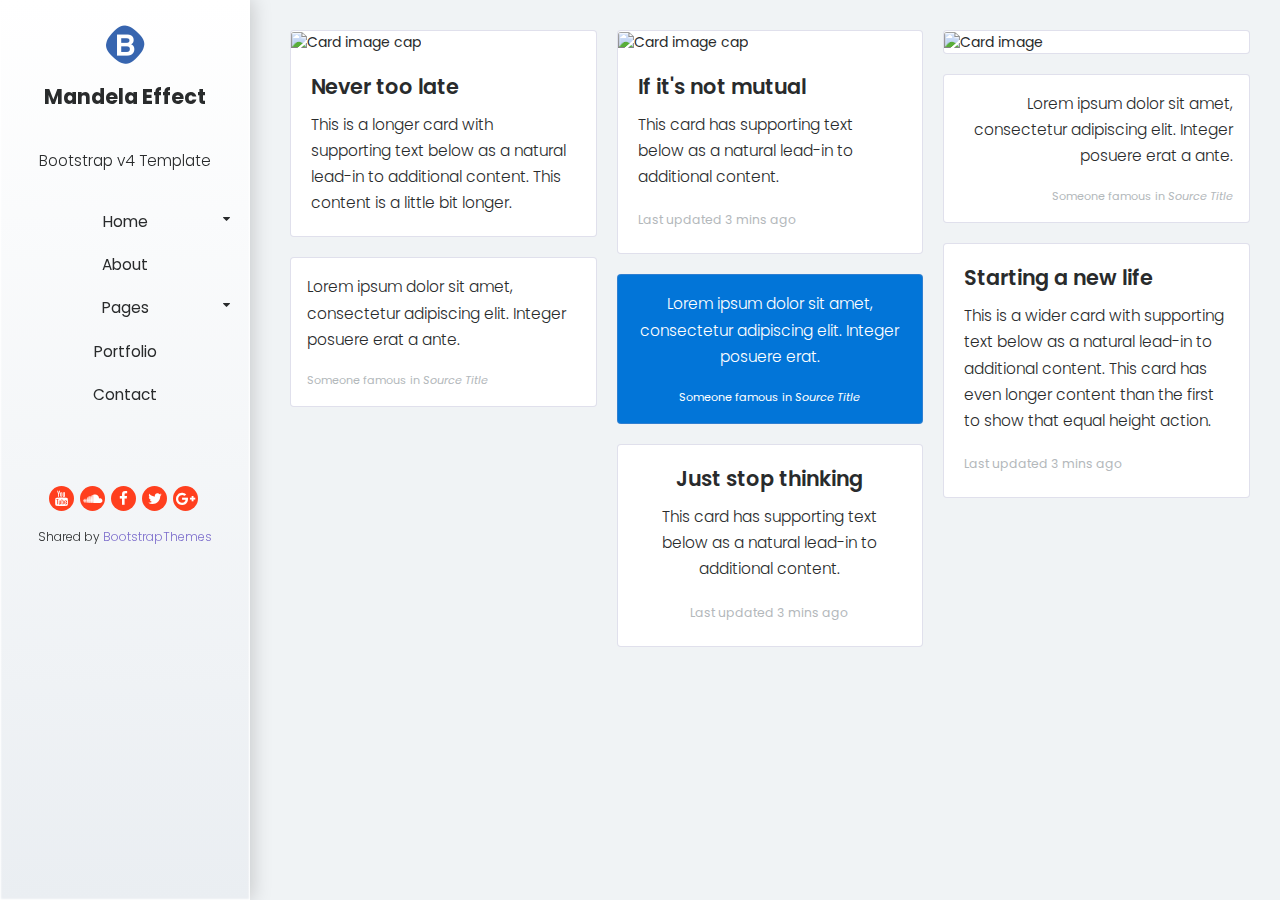
==== index.html @ 7a787ff4 "Added base code" ====
<!DOCTYPE html>
<html>
<head>
<meta charset="utf-8">
<meta name="viewport" content="width=device-width, initial-scale=1.0">
<meta http-equiv="X-UA-Compatible" content="IE=edge">
<!-- Website title -->
<title>Mandela Effect - Fixed Sidebar Menu - Bootstrap 4</title>
<!-- CSS Styles -->
<link rel="stylesheet" href="css/bootstrap.min.css">
<link rel="stylesheet" href="https://maxcdn.bootstrapcdn.com/font-awesome/4.7.0/css/font-awesome.min.css">
<link rel="stylesheet" href="css/perfect-scrollbar.min.css">
<link href="https://fonts.googleapis.com/css?family=Poppins:300,400,500,600,700&amp;subset=devanagari,latin-ext" rel="stylesheet">
<link rel="stylesheet" href="css/style.css">
</head>
<body>

<!-- BEGIN Wrapper -->
<div class="wrapper">

	<!-- BEGIN Sidebar -->
	<nav id="sidebar">
	<div class="sidebar-header">
		<h1 class="site-title">
		<img class="imglogo" src="img/logo.png"><br/>
		Mandela Effect </h1>
	</div>
	<ul class="list-unstyled components">
		<p>
			Bootstrap v4 Template
		</p>
		<li class="active">
		<a href="#homeSubmenu" data-toggle="collapse" aria-expanded="false">Home</a>
		<ul class="collapse list-unstyled" id="homeSubmenu">
			<li><a href="#">Home 1</a></li>
			<li><a href="#">Home 2</a></li>
			<li><a href="#">Home 3</a></li>
		</ul>
		</li>
		<li>
		<a href="#">About</a>
		<a href="#pageSubmenu" data-toggle="collapse" aria-expanded="false">Pages</a>
		<ul class="collapse list-unstyled" id="pageSubmenu">
			<li><a href="#">Page 1</a></li>
			<li><a href="#">Page 2</a></li>
			<li><a href="#">Page 3</a></li>
		</ul>
		</li>
		<li>
		<a href="#">Portfolio</a>
		</li>
		<li>
		<a href="#">Contact</a>
		</li>
	</ul>
	<div class="sidebar-footer">
		<p class="social-icons">
			<a target="_blank" href="#"><i class="fa fa-youtube"></i></a>
			<a target="_blank" href="#"><i class="fa fa-soundcloud"></i></a>
			<a target="_blank" href="#"><i class="fa fa-facebook"></i></a>
			<a target="_blank" href="#"><i class="fa fa-twitter"></i></a>
			<a target="_blank" href="#"><i class="fa fa-google-plus"></i></a>
		</p>
		<p>
			Shared by <i class="fa fa-love"></i><a href="https://bootstrapthemes.co">BootstrapThemes</a>

		</p>
	</div>
	</nav>
  <!-- END Sidebar -->

  <!-- BEGIN Responsive Menu Button -->
	<nav id="sidebar-responsive" class="navbar navbar-default">
	<div class="container-fluid">
		<div class="navbar-header">
			<!-- Your website title here -->
      <h1 class="mobile-title">Mandela Effect</h1>
			<button type="button" id="sidebarCollapse" class="navbar-btn pull-right">
			<span></span>
			<span></span>
			<span></span>
			</button>
			<div class="clearfix">
			</div>
		</div>
	</div>
	</nav>
  <!-- End Responsive Menu Button -->


	<!-- BEGIN Page Content -->
	<div id="content">
    <div class="card-columns">
      <div class="card">
        <img class="card-img-top img-fluid" src="https://images.unsplash.com/photo-1456885284447-7dd4bb8720bf?dpr=1&auto=format&fit=crop&w=1500&h=2250&q=80&cs=tinysrgb&crop=&bg=" alt="Card image cap">
        <div class="card-block">
          <h2 class="card-title">Never too late</h2>
          <p class="card-text">This is a longer card with supporting text below as a natural lead-in to additional content. This content is a little bit longer.</p>
        </div>
      </div>
      <div class="card p-3">
        <blockquote class="card-block card-blockquote">
          <p>Lorem ipsum dolor sit amet, consectetur adipiscing elit. Integer posuere erat a ante.</p>
          <footer>
            <small class="text-muted">
              Someone famous in <cite title="Source Title">Source Title</cite>
            </small>
          </footer>
        </blockquote>
      </div>
      <div class="card">
        <img class="card-img-top img-fluid" src="https://images.unsplash.com/photo-1456421385613-d0666bb96b78?dpr=1&auto=format&fit=crop&w=1500&h=996&q=80&cs=tinysrgb&crop=&bg=" alt="Card image cap">
        <div class="card-block">
          <h2 class="card-title">If it's not mutual</h2>
          <p class="card-text">This card has supporting text below as a natural lead-in to additional content.</p>
          <p class="card-text"><small class="text-muted">Last updated 3 mins ago</small></p>
        </div>
      </div>
      <div class="card card-inverse card-primary p-3 text-center">
        <blockquote class="card-blockquote">
          <p>Lorem ipsum dolor sit amet, consectetur adipiscing elit. Integer posuere erat.</p>
          <footer>
            <small>
              Someone famous in <cite title="Source Title">Source Title</cite>
            </small>
          </footer>
        </blockquote>
      </div>
      <div class="card text-center">
        <div class="card-block">
          <h2 class="card-title">Just stop thinking</h2>
          <p class="card-text">This card has supporting text below as a natural lead-in to additional content.</p>
          <p class="card-text"><small class="text-muted">Last updated 3 mins ago</small></p>
        </div>
      </div>
      <div class="card">
        <img class="card-img img-fluid" src="https://images.unsplash.com/photo-1484688493527-670f98f9b195?dpr=1&auto=format&fit=crop&w=1500&h=1028&q=80&cs=tinysrgb&crop=&bg=" alt="Card image">
      </div>
      <div class="card p-3 text-right">
        <blockquote class="card-blockquote">
          <p>Lorem ipsum dolor sit amet, consectetur adipiscing elit. Integer posuere erat a ante.</p>
          <footer>
            <small class="text-muted">
              Someone famous in <cite title="Source Title">Source Title</cite>
            </small>
          </footer>
        </blockquote>
      </div>
      <div class="card">
        <div class="card-block">
          <h2 class="card-title">Starting a new life</h2>
          <p class="card-text">This is a wider card with supporting text below as a natural lead-in to additional content. This card has even longer content than the first to show that equal height action.</p>
          <p class="card-text"><small class="text-muted">Last updated 3 mins ago</small></p>
        </div>
      </div>
    </div>
	</div>
  <!-- END Page Content -->

</div>
<!--END Wrapper -->

<!-- BEGIN Scripts -->
<script src="js/jquery.js"></script>
<script src="js/tether.min.js"></script>
<script src="js/bootstrap.min.js"></script>
<script src="js/perfect-scrollbar.min.js"></script>
<script src="js/common.js"></script>
<!-- END Scripts -->

</body>
</html>
---- css/style.css ----
/*
Template Name:Mandela Effect
Description: Bootstrap v4 Sidebar Menu Template
Author:WowThemes.net,https://www.wowthemes.net
License:https://www.wowfreebies.net/page/license
*/

/* --------------------------------------------------- GENERAL ----------------------------------------------------- */
body {
	font-family:'Poppins',sans-serif;
	background:#f0f3f5;
	font-size:14px;
}
p {
	font-size:1.1em;
	font-weight:300;
	line-height:1.7em;
}
a {
	color:#7c6dcc;
}
a,a:hover,a:focus {
	text-decoration:none;
	transition:all 0.3s;
}
.navbar {
	padding:15px 10px;
	background:#fff;
	border:none;
	border-radius:0;
	margin-bottom:40px;
	box-shadow:1px 1px 3px rgba(0,0,0,0.1);
}
.navbar-btn {
	box-shadow:none;
	outline:none !important;
	border:none;
}
img {
	max-width:100%;
}
.h1,.h2,.h3,.h4,.h5,.h6,h1,h2,h3,h4,h5,h6 {
	line-height:1.3;
}
/* --------------------------------------------------- SIDEBAR ----------------------------------------------------- */
.wrapper {
}
#sidebar {
	min-width:250px;
	max-width:250px;
	transition:all 0.6s cubic-bezier(0.945,0.020,0.270,0.665);
	transform-origin:bottom left;
	position:fixed;
	height:100%;
	background-color:#fff;
	background-image:none;
	background-size:auto;
	background-image:-webkit-linear-gradient(top,#fff 0%,#eaeef2 100%);
	background-image:linear-gradient(to bottom,#fff 0%,#eaeef2 100%);
	background-repeat:repeat-x;
	filter:progid:DXImageTransform.Microsoft.gradient(startColorstr='#ffffffff',endColorstr='#ffeaeef2',GradientType=0);
	-webkit-box-shadow:0px 0px 20px 1px rgba(0,0,0,0.2),inset 0px 0px 2px 1px #fff;
	box-shadow:0px 0px 20px 1px rgba(0,0,0,0.2),inset 0px 0px 2px 1px #fff;
	z-index:2;
	border-top:none;
	top:0;
	bottom:0;
}
#sidebar.active {
	margin-left:-250px;
	transform:rotateY(100deg);
}
#sidebar .sidebar-header {
	padding:20px;
}
#sidebar ul.components {
	padding:0;
  margin-bottom:50px;
  text-align: center;
}
#sidebar ul p {
	padding:10px 20px;
}
#sidebar ul li a {
	padding:10px 20px;
	font-size:1.1em;
	display:block;
	color:inherit;
}
#sidebar ul li a:hover {
	color:#7c6dcc;
	background:#fff;
}
a[data-toggle="collapse"] {
	position:relative;
}
a[aria-expanded="false"]::before,a[aria-expanded="true"]::before {
	display:block;
	position:absolute;
	right:20px;
	font-family:FontAwesome;
	font-size:0.8em;
	content:"\f0d7";
}
a[aria-expanded="true"]::before {
	content:"\f0d7";
}
ul ul a {
	font-size:0.9em !important;
	padding-left:30px !important;
}
.sidebar-footer {
  padding: 20px 20px 20px 20px;
  font-size: 12px;
  text-align:center;
}
.sidebar-footer p {
	font-size:12px;
}
.sidebar-footer .social-icons a {
	width:25px;
	height:25px;
	background:rgb(255, 63, 30);
	color:#fff;
	display:inline-block;
	text-align:center;
	line-height:25px;
	border-radius:50%;
	margin-right:3px;
	font-size: 15px;
}
.sidebar-footer .social-icons a:hover {
  background-color:rgb(210, 48, 20);
  color:#fff;
}
#sidebarCollapse {
	width:50px;
	height:50px;
	background:#7c6dcc;
	color:#fff;
	position:absolute;
	top:-10px;
	right:-10px;
}
#sidebarCollapse span {
	width:80%;
	height:2px;
	margin:0 auto;
	display:block;
	background:#fff;
	transition:all 0.8s cubic-bezier(0.810,-0.330,0.345,1.375);
	transition-delay:0.2s;
}
#sidebarCollapse span:first-of-type {
	transform:rotate(45deg) translate(2px,2px);
}
#sidebarCollapse span:nth-of-type(2) {
	opacity:0;
}
#sidebarCollapse span:last-of-type {
	transform:rotate(-45deg) translate(1px,-1px);
}
#sidebarCollapse.active span {
	transform:none;
	opacity:1;
	margin:5px auto;
}
#sidebar-responsive {
	display:none;
}
.imglogo {
	display: inline-block;
  margin-bottom:15px;
}
/* --------------------------------------------------- CONTENT STYLE----------------------------------------------------- */
#content {
	padding:30px;
	min-height:100vh;
	transition:all 0.3s;
	margin-left:260px;
}

h1.site-title {
  font-size: 1.3rem;
  text-align: center;
  font-weight: 700;
}
.line {
	width:100%;
	height:1px;
	border-bottom:1px dashed #ddd;
	margin: 40px 0;
}
.card-title {
  font-weight: 600;
  font-size: 1.3rem;
}
.text-muted {
    color: #b3b8bb!important;
}
.card {
	border:1px solid rgba(153, 151, 193, 0.3);
}

.card-columns .card {
    margin-bottom: 1.25rem;
}
/* --------------------------------------------------- Media QUERIES----------------------------------------------------- */
@media (max-width:768px) {
	#sidebar-responsive {
		display:block;
		position:fixed;
		width:100%;
		top:0;
    z-index: 1;
	}
	.sidebar-footer {
		position:relative;
	}
	.navbar {
		padding:10px;
	}
	.mobile-title {
		float:left;
		margin-bottom:0;
		padding:2px 0;
    font-weight:600;
    font-size: 1.28rem;
	}
	#content {
		margin-left:0;
		padding:90px 30px 30px 30px;
	}
	#sidebar {
		margin-left:-250px;
		transform:rotateY(90deg);
	}
	#sidebar.active {
		margin-left:0;
		transform:none;
	}
	#sidebarCollapse span:first-of-type,#sidebarCollapse span:nth-of-type(2),#sidebarCollapse span:last-of-type {
		transform:none;
		opacity:1;
		margin:5px auto;
	}
	#sidebarCollapse.active span {
		margin:0 auto;
	}
	#sidebarCollapse.active span:first-of-type {
		transform:rotate(45deg) translate(2px,2px);
	}
	#sidebarCollapse.active span:nth-of-type(2) {
		opacity:0;
	}
	#sidebarCollapse.active span:last-of-type {
		transform: rotate(-45deg) translate(1px,-1px);
	}
}
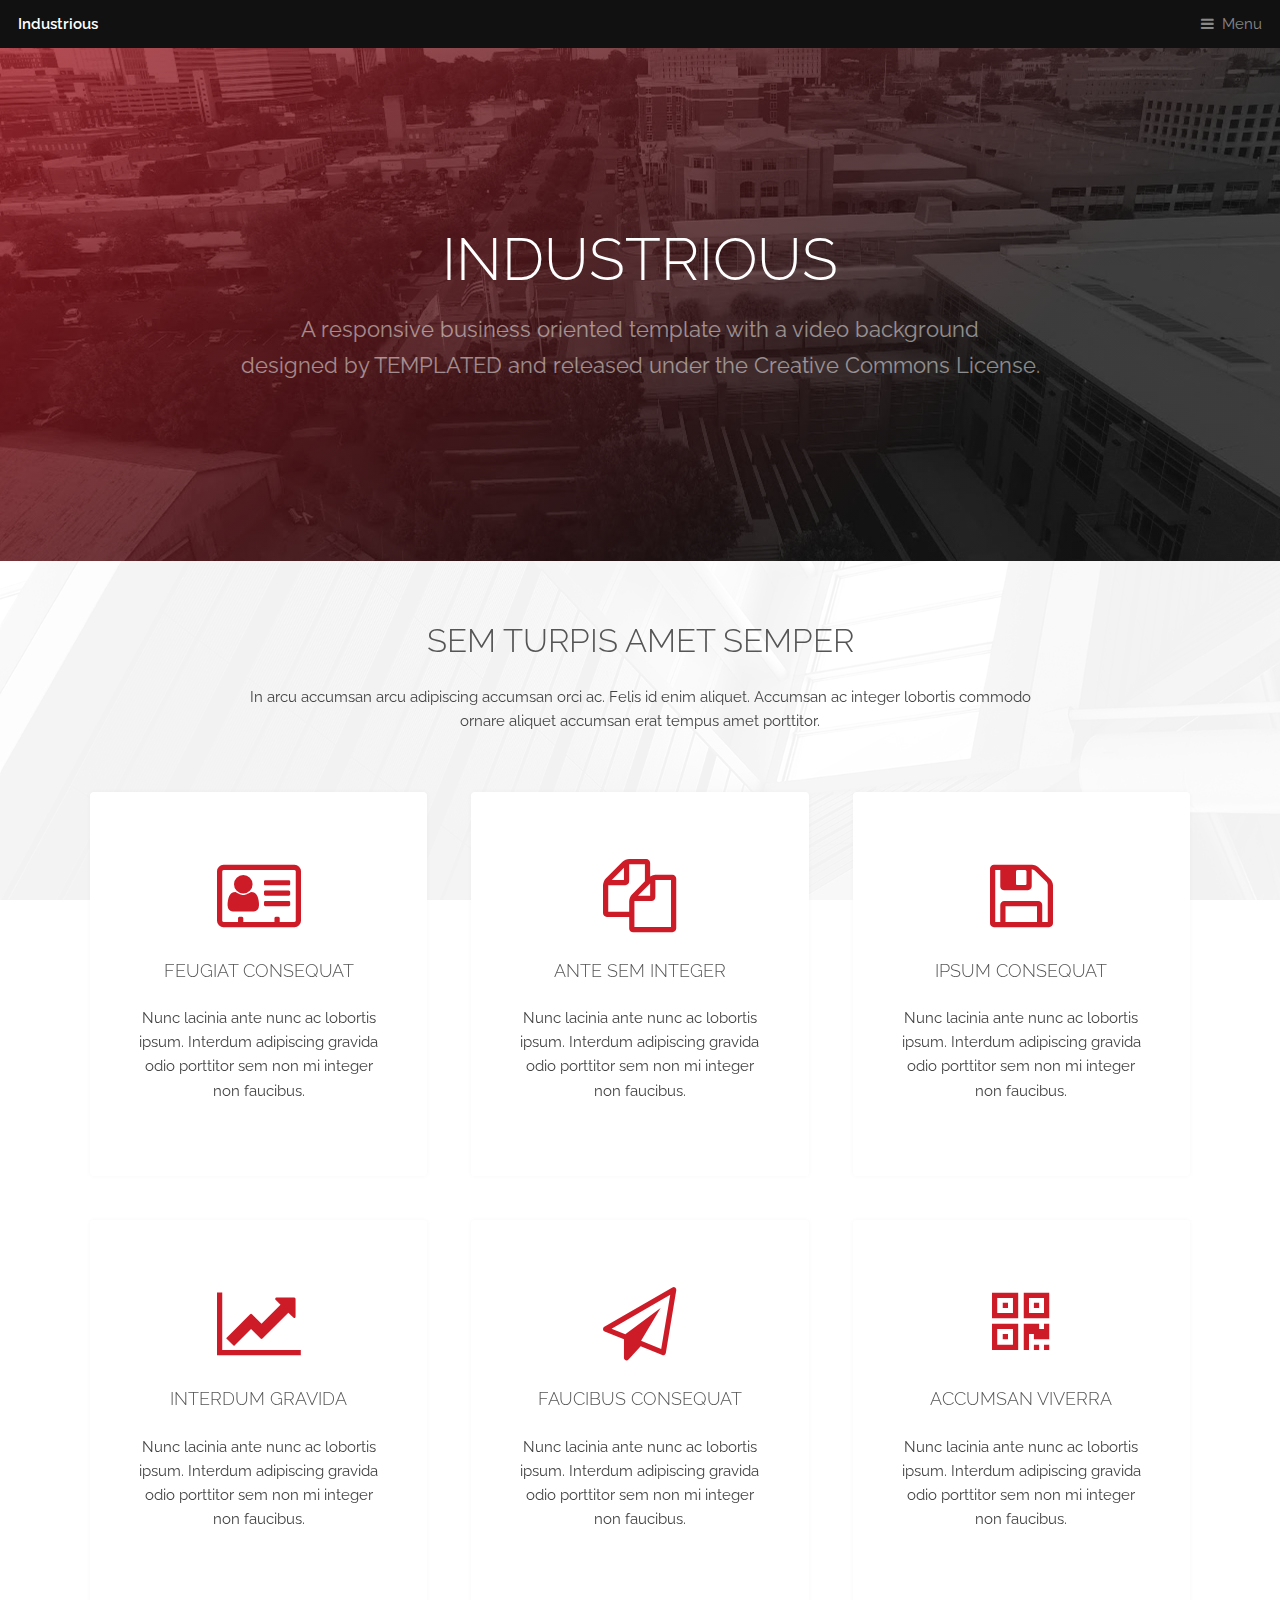
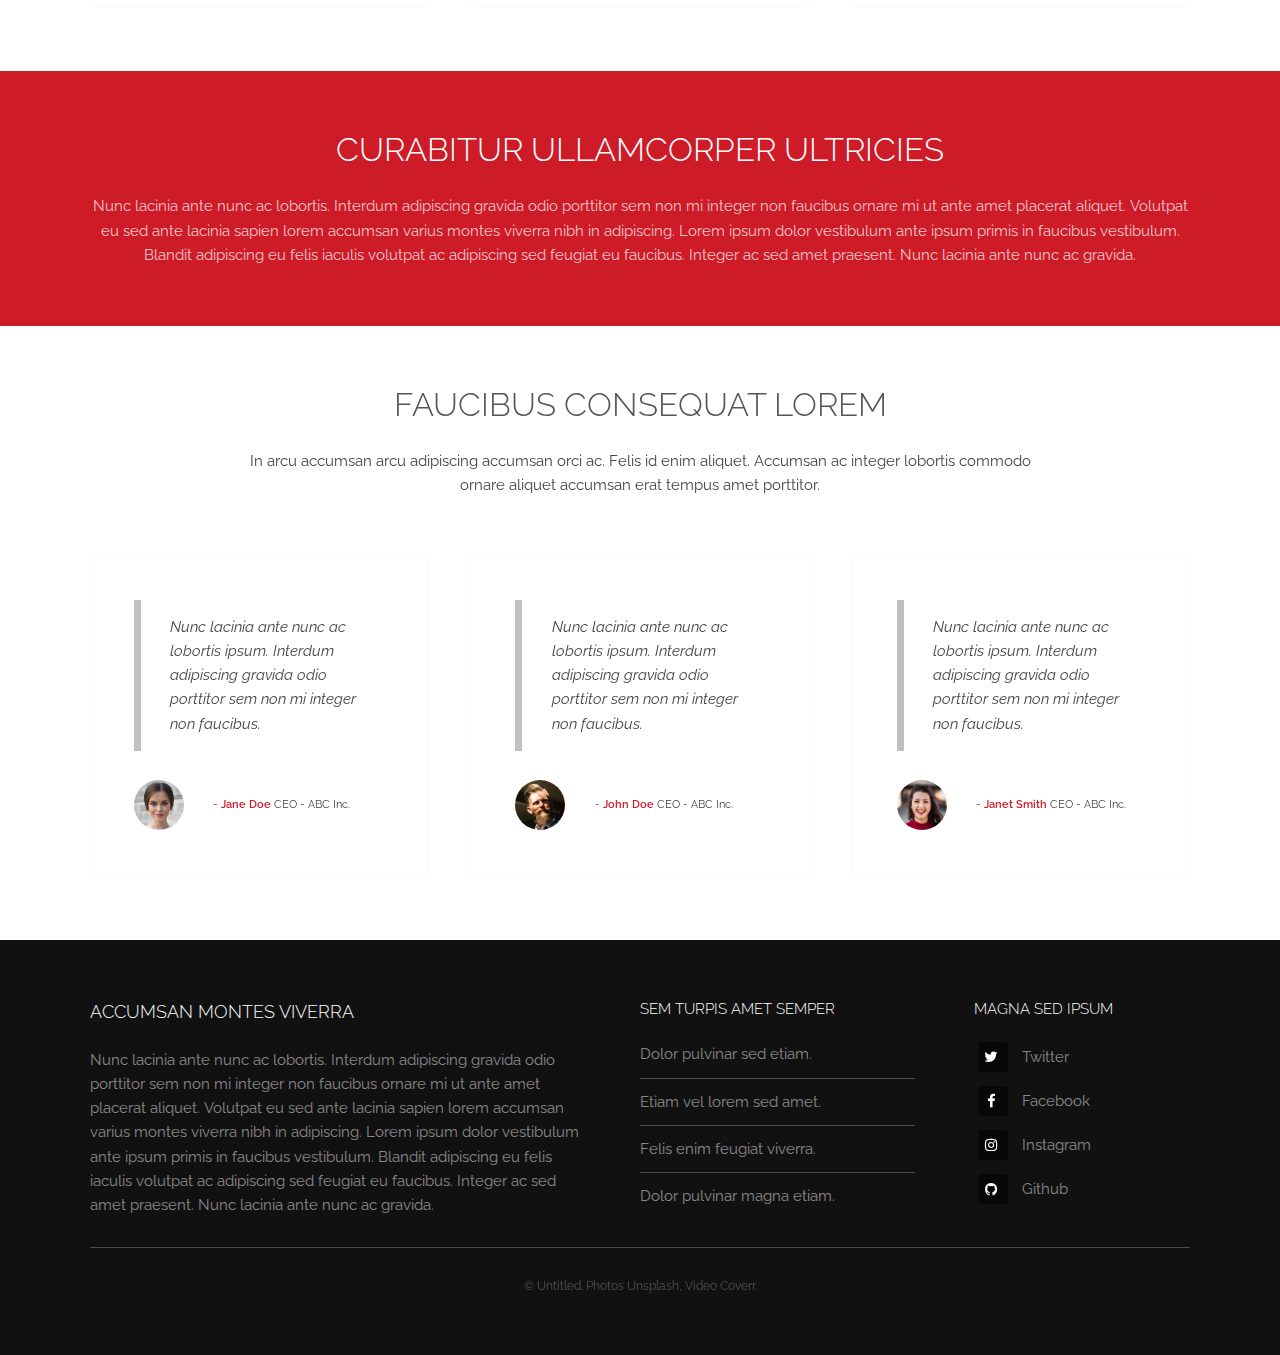
==== commit b124d57d: "changed the base code" ====
--- a/index.html
+++ b/index.html
@@ -1,172 +1,211 @@
-<!DOCTYPE html>
+<!DOCTYPE HTML>
+<!--
+	Industrious by TEMPLATED
+	templated.co @templatedco
+	Released for free under the Creative Commons Attribution 3.0 license (templated.co/license)
+-->
 <html>
-<head>
-<meta charset="utf-8">
-<meta name="viewport" content="width=device-width, initial-scale=1.0">
-<meta http-equiv="X-UA-Compatible" content="IE=edge">
-<!-- Website title -->
-<title>Mandela Effect - Fixed Sidebar Menu - Bootstrap 4</title>
-<!-- CSS Styles -->
-<link rel="stylesheet" href="css/bootstrap.min.css">
-<link rel="stylesheet" href="https://maxcdn.bootstrapcdn.com/font-awesome/4.7.0/css/font-awesome.min.css">
-<link rel="stylesheet" href="css/perfect-scrollbar.min.css">
-<link href="https://fonts.googleapis.com/css?family=Poppins:300,400,500,600,700&amp;subset=devanagari,latin-ext" rel="stylesheet">
-<link rel="stylesheet" href="css/style.css">
-</head>
-<body>
-
-<!-- BEGIN Wrapper -->
-<div class="wrapper">
-
-	<!-- BEGIN Sidebar -->
-	<nav id="sidebar">
-	<div class="sidebar-header">
-		<h1 class="site-title">
-		<img class="imglogo" src="img/logo.png"><br/>
-		Mandela Effect </h1>
-	</div>
-	<ul class="list-unstyled components">
-		<p>
-			Bootstrap v4 Template
-		</p>
-		<li class="active">
-		<a href="#homeSubmenu" data-toggle="collapse" aria-expanded="false">Home</a>
-		<ul class="collapse list-unstyled" id="homeSubmenu">
-			<li><a href="#">Home 1</a></li>
-			<li><a href="#">Home 2</a></li>
-			<li><a href="#">Home 3</a></li>
-		</ul>
-		</li>
-		<li>
-		<a href="#">About</a>
-		<a href="#pageSubmenu" data-toggle="collapse" aria-expanded="false">Pages</a>
-		<ul class="collapse list-unstyled" id="pageSubmenu">
-			<li><a href="#">Page 1</a></li>
-			<li><a href="#">Page 2</a></li>
-			<li><a href="#">Page 3</a></li>
-		</ul>
-		</li>
-		<li>
-		<a href="#">Portfolio</a>
-		</li>
-		<li>
-		<a href="#">Contact</a>
-		</li>
-	</ul>
-	<div class="sidebar-footer">
-		<p class="social-icons">
-			<a target="_blank" href="#"><i class="fa fa-youtube"></i></a>
-			<a target="_blank" href="#"><i class="fa fa-soundcloud"></i></a>
-			<a target="_blank" href="#"><i class="fa fa-facebook"></i></a>
-			<a target="_blank" href="#"><i class="fa fa-twitter"></i></a>
-			<a target="_blank" href="#"><i class="fa fa-google-plus"></i></a>
-		</p>
-		<p>
-			Shared by <i class="fa fa-love"></i><a href="https://bootstrapthemes.co">BootstrapThemes</a>
-
-		</p>
-	</div>
-	</nav>
-  <!-- END Sidebar -->
-
-  <!-- BEGIN Responsive Menu Button -->
-	<nav id="sidebar-responsive" class="navbar navbar-default">
-	<div class="container-fluid">
-		<div class="navbar-header">
-			<!-- Your website title here -->
-      <h1 class="mobile-title">Mandela Effect</h1>
-			<button type="button" id="sidebarCollapse" class="navbar-btn pull-right">
-			<span></span>
-			<span></span>
-			<span></span>
-			</button>
-			<div class="clearfix">
-			</div>
-		</div>
-	</div>
-	</nav>
-  <!-- End Responsive Menu Button -->
-
-
-	<!-- BEGIN Page Content -->
-	<div id="content">
-    <div class="card-columns">
-      <div class="card">
-        <img class="card-img-top img-fluid" src="https://images.unsplash.com/photo-1456885284447-7dd4bb8720bf?dpr=1&auto=format&fit=crop&w=1500&h=2250&q=80&cs=tinysrgb&crop=&bg=" alt="Card image cap">
-        <div class="card-block">
-          <h2 class="card-title">Never too late</h2>
-          <p class="card-text">This is a longer card with supporting text below as a natural lead-in to additional content. This content is a little bit longer.</p>
-        </div>
-      </div>
-      <div class="card p-3">
-        <blockquote class="card-block card-blockquote">
-          <p>Lorem ipsum dolor sit amet, consectetur adipiscing elit. Integer posuere erat a ante.</p>
-          <footer>
-            <small class="text-muted">
-              Someone famous in <cite title="Source Title">Source Title</cite>
-            </small>
-          </footer>
-        </blockquote>
-      </div>
-      <div class="card">
-        <img class="card-img-top img-fluid" src="https://images.unsplash.com/photo-1456421385613-d0666bb96b78?dpr=1&auto=format&fit=crop&w=1500&h=996&q=80&cs=tinysrgb&crop=&bg=" alt="Card image cap">
-        <div class="card-block">
-          <h2 class="card-title">If it's not mutual</h2>
-          <p class="card-text">This card has supporting text below as a natural lead-in to additional content.</p>
-          <p class="card-text"><small class="text-muted">Last updated 3 mins ago</small></p>
-        </div>
-      </div>
-      <div class="card card-inverse card-primary p-3 text-center">
-        <blockquote class="card-blockquote">
-          <p>Lorem ipsum dolor sit amet, consectetur adipiscing elit. Integer posuere erat.</p>
-          <footer>
-            <small>
-              Someone famous in <cite title="Source Title">Source Title</cite>
-            </small>
-          </footer>
-        </blockquote>
-      </div>
-      <div class="card text-center">
-        <div class="card-block">
-          <h2 class="card-title">Just stop thinking</h2>
-          <p class="card-text">This card has supporting text below as a natural lead-in to additional content.</p>
-          <p class="card-text"><small class="text-muted">Last updated 3 mins ago</small></p>
-        </div>
-      </div>
-      <div class="card">
-        <img class="card-img img-fluid" src="https://images.unsplash.com/photo-1484688493527-670f98f9b195?dpr=1&auto=format&fit=crop&w=1500&h=1028&q=80&cs=tinysrgb&crop=&bg=" alt="Card image">
-      </div>
-      <div class="card p-3 text-right">
-        <blockquote class="card-blockquote">
-          <p>Lorem ipsum dolor sit amet, consectetur adipiscing elit. Integer posuere erat a ante.</p>
-          <footer>
-            <small class="text-muted">
-              Someone famous in <cite title="Source Title">Source Title</cite>
-            </small>
-          </footer>
-        </blockquote>
-      </div>
-      <div class="card">
-        <div class="card-block">
-          <h2 class="card-title">Starting a new life</h2>
-          <p class="card-text">This is a wider card with supporting text below as a natural lead-in to additional content. This card has even longer content than the first to show that equal height action.</p>
-          <p class="card-text"><small class="text-muted">Last updated 3 mins ago</small></p>
-        </div>
-      </div>
-    </div>
-	</div>
-  <!-- END Page Content -->
-
-</div>
-<!--END Wrapper -->
-
-<!-- BEGIN Scripts -->
-<script src="js/jquery.js"></script>
-<script src="js/tether.min.js"></script>
-<script src="js/bootstrap.min.js"></script>
-<script src="js/perfect-scrollbar.min.js"></script>
-<script src="js/common.js"></script>
-<!-- END Scripts -->
-
-</body>
-</html>
+	<head>
+		<title>Industrious by TEMPLATED</title>
+		<meta charset="utf-8" />
+		<meta name="viewport" content="width=device-width, initial-scale=1, user-scalable=no" />
+		<meta name="description" content="" />
+		<meta name="keywords" content="" />
+		<link rel="stylesheet" href="assets/css/main.css" />
+	</head>
+	<body class="is-preload">
+
+		<!-- Header -->
+			<header id="header">
+				<a class="logo" href="index.html">Industrious</a>
+				<nav>
+					<a href="#menu">Menu</a>
+				</nav>
+			</header>
+
+		<!-- Nav -->
+			<nav id="menu">
+				<ul class="links">
+					<li><a href="index.html">Home</a></li>
+					<li><a href="elements.html">Elements</a></li>
+					<li><a href="generic.html">Generic</a></li>
+				</ul>
+			</nav>
+
+		<!-- Banner -->
+			<section id="banner">
+				<div class="inner">
+					<h1>Industrious</h1>
+					<p>A responsive business oriented template with a video background<br />
+					designed by <a href="https://templated.co/">TEMPLATED</a> and released under the Creative Commons License.</p>
+				</div>
+				<video autoplay loop muted playsinline src="images/banner.mp4"></video>
+			</section>
+
+		<!-- Highlights -->
+			<section class="wrapper">
+				<div class="inner">
+					<header class="special">
+						<h2>Sem turpis amet semper</h2>
+						<p>In arcu accumsan arcu adipiscing accumsan orci ac. Felis id enim aliquet. Accumsan ac integer lobortis commodo ornare aliquet accumsan erat tempus amet porttitor.</p>
+					</header>
+					<div class="highlights">
+						<section>
+							<div class="content">
+								<header>
+									<a href="#" class="icon fa-vcard-o"><span class="label">Icon</span></a>
+									<h3>Feugiat consequat</h3>
+								</header>
+								<p>Nunc lacinia ante nunc ac lobortis ipsum. Interdum adipiscing gravida odio porttitor sem non mi integer non faucibus.</p>
+							</div>
+						</section>
+						<section>
+							<div class="content">
+								<header>
+									<a href="#" class="icon fa-files-o"><span class="label">Icon</span></a>
+									<h3>Ante sem integer</h3>
+								</header>
+								<p>Nunc lacinia ante nunc ac lobortis ipsum. Interdum adipiscing gravida odio porttitor sem non mi integer non faucibus.</p>
+							</div>
+						</section>
+						<section>
+							<div class="content">
+								<header>
+									<a href="#" class="icon fa-floppy-o"><span class="label">Icon</span></a>
+									<h3>Ipsum consequat</h3>
+								</header>
+								<p>Nunc lacinia ante nunc ac lobortis ipsum. Interdum adipiscing gravida odio porttitor sem non mi integer non faucibus.</p>
+							</div>
+						</section>
+						<section>
+							<div class="content">
+								<header>
+									<a href="#" class="icon fa-line-chart"><span class="label">Icon</span></a>
+									<h3>Interdum gravida</h3>
+								</header>
+								<p>Nunc lacinia ante nunc ac lobortis ipsum. Interdum adipiscing gravida odio porttitor sem non mi integer non faucibus.</p>
+							</div>
+						</section>
+						<section>
+							<div class="content">
+								<header>
+									<a href="#" class="icon fa-paper-plane-o"><span class="label">Icon</span></a>
+									<h3>Faucibus consequat</h3>
+								</header>
+								<p>Nunc lacinia ante nunc ac lobortis ipsum. Interdum adipiscing gravida odio porttitor sem non mi integer non faucibus.</p>
+							</div>
+						</section>
+						<section>
+							<div class="content">
+								<header>
+									<a href="#" class="icon fa-qrcode"><span class="label">Icon</span></a>
+									<h3>Accumsan viverra</h3>
+								</header>
+								<p>Nunc lacinia ante nunc ac lobortis ipsum. Interdum adipiscing gravida odio porttitor sem non mi integer non faucibus.</p>
+							</div>
+						</section>
+					</div>
+				</div>
+			</section>
+
+		<!-- CTA -->
+			<section id="cta" class="wrapper">
+				<div class="inner">
+					<h2>Curabitur ullamcorper ultricies</h2>
+					<p>Nunc lacinia ante nunc ac lobortis. Interdum adipiscing gravida odio porttitor sem non mi integer non faucibus ornare mi ut ante amet placerat aliquet. Volutpat eu sed ante lacinia sapien lorem accumsan varius montes viverra nibh in adipiscing. Lorem ipsum dolor vestibulum ante ipsum primis in faucibus vestibulum. Blandit adipiscing eu felis iaculis volutpat ac adipiscing sed feugiat eu faucibus. Integer ac sed amet praesent. Nunc lacinia ante nunc ac gravida.</p>
+				</div>
+			</section>
+
+		<!-- Testimonials -->
+			<section class="wrapper">
+				<div class="inner">
+					<header class="special">
+						<h2>Faucibus consequat lorem</h2>
+						<p>In arcu accumsan arcu adipiscing accumsan orci ac. Felis id enim aliquet. Accumsan ac integer lobortis commodo ornare aliquet accumsan erat tempus amet porttitor.</p>
+					</header>
+					<div class="testimonials">
+						<section>
+							<div class="content">
+								<blockquote>
+									<p>Nunc lacinia ante nunc ac lobortis ipsum. Interdum adipiscing gravida odio porttitor sem non mi integer non faucibus.</p>
+								</blockquote>
+								<div class="author">
+									<div class="image">
+										<img src="images/pic01.jpg" alt="" />
+									</div>
+									<p class="credit">- <strong>Jane Doe</strong> <span>CEO - ABC Inc.</span></p>
+								</div>
+							</div>
+						</section>
+						<section>
+							<div class="content">
+								<blockquote>
+									<p>Nunc lacinia ante nunc ac lobortis ipsum. Interdum adipiscing gravida odio porttitor sem non mi integer non faucibus.</p>
+								</blockquote>
+								<div class="author">
+									<div class="image">
+										<img src="images/pic03.jpg" alt="" />
+									</div>
+									<p class="credit">- <strong>John Doe</strong> <span>CEO - ABC Inc.</span></p>
+								</div>
+							</div>
+						</section>
+						<section>
+							<div class="content">
+								<blockquote>
+									<p>Nunc lacinia ante nunc ac lobortis ipsum. Interdum adipiscing gravida odio porttitor sem non mi integer non faucibus.</p>
+								</blockquote>
+								<div class="author">
+									<div class="image">
+										<img src="images/pic02.jpg" alt="" />
+									</div>
+									<p class="credit">- <strong>Janet Smith</strong> <span>CEO - ABC Inc.</span></p>
+								</div>
+							</div>
+						</section>
+					</div>
+				</div>
+			</section>
+
+		<!-- Footer -->
+			<footer id="footer">
+				<div class="inner">
+					<div class="content">
+						<section>
+							<h3>Accumsan montes viverra</h3>
+							<p>Nunc lacinia ante nunc ac lobortis. Interdum adipiscing gravida odio porttitor sem non mi integer non faucibus ornare mi ut ante amet placerat aliquet. Volutpat eu sed ante lacinia sapien lorem accumsan varius montes viverra nibh in adipiscing. Lorem ipsum dolor vestibulum ante ipsum primis in faucibus vestibulum. Blandit adipiscing eu felis iaculis volutpat ac adipiscing sed feugiat eu faucibus. Integer ac sed amet praesent. Nunc lacinia ante nunc ac gravida.</p>
+						</section>
+						<section>
+							<h4>Sem turpis amet semper</h4>
+							<ul class="alt">
+								<li><a href="#">Dolor pulvinar sed etiam.</a></li>
+								<li><a href="#">Etiam vel lorem sed amet.</a></li>
+								<li><a href="#">Felis enim feugiat viverra.</a></li>
+								<li><a href="#">Dolor pulvinar magna etiam.</a></li>
+							</ul>
+						</section>
+						<section>
+							<h4>Magna sed ipsum</h4>
+							<ul class="plain">
+								<li><a href="#"><i class="icon fa-twitter">&nbsp;</i>Twitter</a></li>
+								<li><a href="#"><i class="icon fa-facebook">&nbsp;</i>Facebook</a></li>
+								<li><a href="#"><i class="icon fa-instagram">&nbsp;</i>Instagram</a></li>
+								<li><a href="#"><i class="icon fa-github">&nbsp;</i>Github</a></li>
+							</ul>
+						</section>
+					</div>
+					<div class="copyright">
+						&copy; Untitled. Photos <a href="https://unsplash.co">Unsplash</a>, Video <a href="https://coverr.co">Coverr</a>.
+					</div>
+				</div>
+			</footer>
+
+		<!-- Scripts -->
+			<script src="assets/js/jquery.min.js"></script>
+			<script src="assets/js/browser.min.js"></script>
+			<script src="assets/js/breakpoints.min.js"></script>
+			<script src="assets/js/util.js"></script>
+			<script src="assets/js/main.js"></script>
+
+	</body>
+</html>--- a/assets/css/main.css
+++ b/assets/css/main.css
@@ -0,0 +1,2822 @@
+@import url(font-awesome.min.css);
+@import url("https://fonts.googleapis.com/css?family=Raleway:200,300,400,500,600");
+/*
+	Industrious by TEMPLATED
+	templated.co @templatedco
+	Released for free under the Creative Commons Attribution 3.0 license (templated.co/license)
+*/
+/* Basic */
+@-ms-viewport {
+  width: device-width; }
+body {
+  -ms-overflow-style: scrollbar; }
+
+@media screen and (max-width: 480px) {
+  html, body {
+    min-width: 320px; } }
+html {
+  box-sizing: border-box; }
+
+*, *:before, *:after {
+  box-sizing: inherit; }
+
+body {
+  background: #ffffff; }
+  body.is-preload *, body.is-preload *:before, body.is-preload *:after {
+    -moz-animation: none !important;
+    -webkit-animation: none !important;
+    -ms-animation: none !important;
+    animation: none !important;
+    -moz-transition: none !important;
+    -webkit-transition: none !important;
+    -ms-transition: none !important;
+    transition: none !important; }
+
+html, body, div, span, applet, object,
+iframe, h1, h2, h3, h4, h5, h6, p, blockquote,
+pre, a, abbr, acronym, address, big, cite,
+code, del, dfn, em, img, ins, kbd, q, s, samp,
+small, strike, strong, sub, sup, tt, var, b,
+u, i, center, dl, dt, dd, ol, ul, li, fieldset,
+form, label, legend, table, caption, tbody,
+tfoot, thead, tr, th, td, article, aside,
+canvas, details, embed, figure, figcaption,
+footer, header, hgroup, menu, nav, output, ruby,
+section, summary, time, mark, audio, video {
+  margin: 0;
+  padding: 0;
+  border: 0;
+  font-size: 100%;
+  font: inherit;
+  vertical-align: baseline; }
+
+article, aside, details, figcaption, figure,
+footer, header, hgroup, menu, nav, section {
+  display: block; }
+
+body {
+  line-height: 1; }
+
+ol, ul {
+  list-style: none; }
+
+blockquote, q {
+  quotes: none; }
+  blockquote:before, blockquote:after, q:before, q:after {
+    content: '';
+    content: none; }
+
+table {
+  border-collapse: collapse;
+  border-spacing: 0; }
+
+body {
+  -webkit-text-size-adjust: none; }
+
+mark {
+  background-color: transparent;
+  color: inherit; }
+
+input::-moz-focus-inner {
+  border: 0;
+  padding: 0; }
+
+input, select, textarea {
+  -moz-appearance: none;
+  -webkit-appearance: none;
+  -ms-appearance: none;
+  appearance: none; }
+
+/* Typography */
+html {
+  font-size: 13pt; }
+  @media screen and (max-width: 1680px) {
+    html {
+      font-size: 11pt; } }
+  @media screen and (max-width: 980px) {
+    html {
+      font-size: 12pt; } }
+  @media screen and (max-width: 480px) {
+    html {
+      font-size: 11pt; } }
+
+body {
+  background-color: #ffffff;
+  color: #444444; }
+
+body, input, select, textarea {
+  font-family: "Raleway", Arial, Helvetica, sans-serif;
+  font-weight: 400;
+  font-size: 1rem;
+  line-height: 1.65; }
+
+a {
+  -moz-transition: color 0.2s ease-in-out;
+  -webkit-transition: color 0.2s ease-in-out;
+  -ms-transition: color 0.2s ease-in-out;
+  transition: color 0.2s ease-in-out;
+  text-decoration: underline; }
+  a:hover {
+    text-decoration: none; }
+
+strong, b {
+  font-weight: 600; }
+
+em, i {
+  font-style: italic; }
+
+p {
+  margin: 0 0 2rem 0; }
+
+header.special {
+  text-align: center;
+  margin-bottom: 4rem; }
+  header.special p {
+    max-width: 75%;
+    margin-left: auto;
+    margin-right: auto; }
+
+h1, h2, h3, h4, h5, h6 {
+  font-weight: 300;
+  line-height: 1.5;
+  text-transform: uppercase;
+  margin: 0 0 1.5rem 0; }
+  h1 a, h2 a, h3 a, h4 a, h5 a, h6 a {
+    color: inherit;
+    text-decoration: none; }
+
+h1 {
+  font-size: 3rem;
+  line-height: 1.2; }
+
+h2 {
+  font-size: 2.25rem;
+  line-height: 1.3; }
+
+h3 {
+  font-size: 1.25rem; }
+
+h4 {
+  font-size: 1rem; }
+
+h5 {
+  font-size: 0.9rem; }
+
+h6 {
+  font-size: 0.7rem; }
+
+@media screen and (max-width: 736px) {
+  h1 {
+    font-size: 2.75rem;
+    line-height: 1.3; }
+
+  h2 {
+    font-size: 1.75rem;
+    line-height: 1.5; }
+
+  h3 {
+    font-size: 1.25rem; } }
+sub {
+  font-size: 0.8rem;
+  position: relative;
+  top: 0.5rem; }
+
+sup {
+  font-size: 0.8rem;
+  position: relative;
+  top: -0.5rem; }
+
+blockquote {
+  border-left: solid 0.5rem;
+  font-style: italic;
+  margin: 0 0 2rem 0;
+  padding: 1rem 0 1rem 2rem; }
+
+code {
+  border-radius: 4px;
+  border: solid 1px;
+  font-family: "Courier New", monospace;
+  font-size: 0.9rem;
+  margin: 0 0.25rem;
+  padding: 0.25rem 0.65rem; }
+
+pre {
+  -webkit-overflow-scrolling: touch;
+  font-family: "Courier New", monospace;
+  font-size: 0.9rem;
+  margin: 0 0 2rem 0; }
+  pre code {
+    display: block;
+    line-height: 1.75;
+    padding: 1rem 1.5rem;
+    overflow-x: auto; }
+
+hr {
+  border: 0;
+  border-bottom: solid 1px;
+  margin: 2rem 0; }
+  hr.major {
+    margin: 4rem 0; }
+
+input, select, textarea {
+  color: #555555; }
+
+a {
+  color: #ce1b28; }
+
+strong, b {
+  color: #555555; }
+
+h1, h2, h3, h4, h5, h6 {
+  color: #555555; }
+
+blockquote {
+  border-left-color: rgba(0, 0, 0, 0.25); }
+
+code {
+  background: rgba(0, 0, 0, 0.075);
+  border-color: rgba(0, 0, 0, 0.25); }
+
+hr {
+  border-bottom-color: rgba(0, 0, 0, 0.25); }
+
+/* Inner */
+.inner {
+  margin: 0 auto;
+  width: 75rem;
+  max-width: calc(100% - 6rem); }
+  @media screen and (max-width: 480px) {
+    .inner {
+      max-width: calc(100% - 3rem); } }
+
+/* Button */
+input[type="submit"],
+input[type="reset"],
+input[type="button"],
+button,
+.button {
+  -moz-appearance: none;
+  -webkit-appearance: none;
+  -ms-appearance: none;
+  appearance: none;
+  -moz-transition: background-color 0.2s ease-in-out, box-shadow 0.2s ease-in-out, color 0.2s ease-in-out;
+  -webkit-transition: background-color 0.2s ease-in-out, box-shadow 0.2s ease-in-out, color 0.2s ease-in-out;
+  -ms-transition: background-color 0.2s ease-in-out, box-shadow 0.2s ease-in-out, color 0.2s ease-in-out;
+  transition: background-color 0.2s ease-in-out, box-shadow 0.2s ease-in-out, color 0.2s ease-in-out;
+  border: 0;
+  border-radius: 4px;
+  cursor: pointer;
+  display: inline-block;
+  font-weight: 600;
+  height: 3.25rem;
+  line-height: 3.25rem;
+  padding: 0 1.75rem;
+  text-align: center;
+  text-decoration: none;
+  white-space: nowrap; }
+  input[type="submit"].small,
+  input[type="reset"].small,
+  input[type="button"].small,
+  button.small,
+  .button.small {
+    font-size: 0.8rem;
+    height: 2.4375rem;
+    line-height: 2.4375rem;
+    padding: 0 1.25rem; }
+  input[type="submit"].large,
+  input[type="reset"].large,
+  input[type="button"].large,
+  button.large,
+  .button.large {
+    font-size: 1.35rem;
+    height: 4.0625rem;
+    line-height: 4.0625rem;
+    padding: 0 2rem; }
+  input[type="submit"].wide,
+  input[type="reset"].wide,
+  input[type="button"].wide,
+  button.wide,
+  .button.wide {
+    min-width: 13rem; }
+  input[type="submit"].icon:before,
+  input[type="reset"].icon:before,
+  input[type="button"].icon:before,
+  button.icon:before,
+  .button.icon:before {
+    margin-right: 0.5rem; }
+  input[type="submit"].fit,
+  input[type="reset"].fit,
+  input[type="button"].fit,
+  button.fit,
+  .button.fit {
+    width: 100%; }
+  input[type="submit"].disabled, input[type="submit"]:disabled,
+  input[type="reset"].disabled,
+  input[type="reset"]:disabled,
+  input[type="button"].disabled,
+  input[type="button"]:disabled,
+  button.disabled,
+  button:disabled,
+  .button.disabled,
+  .button:disabled {
+    pointer-events: none;
+    opacity: 0.25; }
+
+input[type="submit"],
+input[type="reset"],
+input[type="button"],
+button,
+.button {
+  background-color: transparent;
+  box-shadow: inset 0 0 0 1px #555555;
+  color: #555555 !important; }
+  input[type="submit"]:hover,
+  input[type="reset"]:hover,
+  input[type="button"]:hover,
+  button:hover,
+  .button:hover {
+    box-shadow: inset 0 0 0 1px #ce1b28;
+    color: #ce1b28 !important; }
+    input[type="submit"]:hover:active,
+    input[type="reset"]:hover:active,
+    input[type="button"]:hover:active,
+    button:hover:active,
+    .button:hover:active {
+      background-color: rgba(206, 27, 40, 0.25); }
+  input[type="submit"].primary,
+  input[type="reset"].primary,
+  input[type="button"].primary,
+  button.primary,
+  .button.primary {
+    box-shadow: none;
+    background-color: #ce1b28;
+    color: #ffffff !important; }
+    input[type="submit"].primary:hover,
+    input[type="reset"].primary:hover,
+    input[type="button"].primary:hover,
+    button.primary:hover,
+    .button.primary:hover {
+      background-color: #e2212f;
+      box-shadow: none; }
+      input[type="submit"].primary:hover:active,
+      input[type="reset"].primary:hover:active,
+      input[type="button"].primary:hover:active,
+      button.primary:hover:active,
+      .button.primary:hover:active {
+        background-color: #b71824; }
+
+/* Form */
+form {
+  margin: 0 0 2rem 0; }
+
+input[type="text"],
+input[type="password"],
+input[type="email"],
+input[type="tel"],
+input[type="search"],
+input[type="url"],
+select,
+textarea {
+  -moz-appearance: none;
+  -webkit-appearance: none;
+  -ms-appearance: none;
+  appearance: none;
+  border-radius: 4px;
+  border: none;
+  border: solid 1px;
+  color: inherit;
+  display: block;
+  outline: 0;
+  padding: 0 1rem;
+  text-decoration: none;
+  width: 100%; }
+  input[type="text"]:invalid,
+  input[type="password"]:invalid,
+  input[type="email"]:invalid,
+  input[type="tel"]:invalid,
+  input[type="search"]:invalid,
+  input[type="url"]:invalid,
+  select:invalid,
+  textarea:invalid {
+    box-shadow: none; }
+
+label {
+  display: block;
+  font-size: 1rem;
+  font-weight: 600;
+  margin: 0 0 1rem 0; }
+
+input[type="text"],
+input[type="password"],
+input[type="email"],
+input[type="tel"],
+input[type="search"],
+input[type="url"] {
+  height: 3.25rem; }
+
+select {
+  background-size: 1.25rem;
+  background-repeat: no-repeat;
+  background-position: calc(100% - 1rem) center;
+  height: 3.25rem;
+  padding-right: 3.25rem;
+  text-overflow: ellipsis; }
+  select:focus::-ms-value {
+    background-color: transparent; }
+  select::-ms-expand {
+    display: none; }
+
+textarea {
+  padding: 0.75rem 1rem; }
+
+input[type="checkbox"],
+input[type="radio"] {
+  -moz-appearance: none;
+  -webkit-appearance: none;
+  -ms-appearance: none;
+  appearance: none;
+  display: block;
+  float: left;
+  margin-right: -2rem;
+  opacity: 0;
+  width: 1rem;
+  z-index: -1; }
+  input[type="checkbox"] + label,
+  input[type="radio"] + label {
+    text-decoration: none;
+    cursor: pointer;
+    display: inline-block;
+    font-size: 1rem;
+    font-weight: 400;
+    padding-left: 2.825rem;
+    padding-right: 0.875rem;
+    position: relative; }
+    input[type="checkbox"] + label:before,
+    input[type="radio"] + label:before {
+      -moz-osx-font-smoothing: grayscale;
+      -webkit-font-smoothing: antialiased;
+      font-family: FontAwesome;
+      font-style: normal;
+      font-weight: normal;
+      text-transform: none !important; }
+    input[type="checkbox"] + label:before,
+    input[type="radio"] + label:before {
+      border-radius: 4px;
+      border: solid 1px;
+      content: '';
+      display: inline-block;
+      height: 1.95rem;
+      left: 0;
+      line-height: 1.86875rem;
+      position: absolute;
+      text-align: center;
+      top: -0.1625rem;
+      width: 1.95rem; }
+  input[type="checkbox"]:checked + label:before,
+  input[type="radio"]:checked + label:before {
+    content: '\f00c'; }
+
+input[type="checkbox"] + label:before {
+  border-radius: 4px; }
+
+input[type="radio"] + label:before {
+  border-radius: 100%; }
+
+::-webkit-input-placeholder {
+  opacity: 1.0; }
+
+:-moz-placeholder {
+  opacity: 1.0; }
+
+::-moz-placeholder {
+  opacity: 1.0; }
+
+:-ms-input-placeholder {
+  opacity: 1.0; }
+
+label {
+  color: #555555; }
+
+input[type="text"],
+input[type="password"],
+input[type="email"],
+input[type="tel"],
+input[type="search"],
+input[type="url"],
+select,
+textarea {
+  background-color: rgba(0, 0, 0, 0.075);
+  border-color: rgba(0, 0, 0, 0.25); }
+  input[type="text"]:focus,
+  input[type="password"]:focus,
+  input[type="email"]:focus,
+  input[type="tel"]:focus,
+  input[type="search"]:focus,
+  input[type="url"]:focus,
+  select:focus,
+  textarea:focus {
+    border-color: #ce1b28;
+    box-shadow: 0 0 0 1px #ce1b28; }
+
+select {
+  background-image: url("data:image/svg+xml;charset=utf8,%3Csvg xmlns='http://www.w3.org/2000/svg' width='40' height='40' preserveAspectRatio='none' viewBox='0 0 40 40'%3E%3Cpath d='M9.4,12.3l10.4,10.4l10.4-10.4c0.2-0.2,0.5-0.4,0.9-0.4c0.3,0,0.6,0.1,0.9,0.4l3.3,3.3c0.2,0.2,0.4,0.5,0.4,0.9 c0,0.4-0.1,0.6-0.4,0.9L20.7,31.9c-0.2,0.2-0.5,0.4-0.9,0.4c-0.3,0-0.6-0.1-0.9-0.4L4.3,17.3c-0.2-0.2-0.4-0.5-0.4-0.9 c0-0.4,0.1-0.6,0.4-0.9l3.3-3.3c0.2-0.2,0.5-0.4,0.9-0.4S9.1,12.1,9.4,12.3z' fill='rgba(0, 0, 0, 0.25)' /%3E%3C/svg%3E"); }
+  select option {
+    color: #444444;
+    background-color: #ffffff; }
+
+input[type="checkbox"] + label,
+input[type="radio"] + label {
+  color: #444444; }
+  input[type="checkbox"] + label:before,
+  input[type="radio"] + label:before {
+    background: rgba(0, 0, 0, 0.075);
+    border-color: rgba(0, 0, 0, 0.25); }
+input[type="checkbox"]:checked + label:before,
+input[type="radio"]:checked + label:before {
+  background-color: #ce1b28;
+  border-color: #ce1b28;
+  color: #ffffff; }
+input[type="checkbox"]:focus + label:before,
+input[type="radio"]:focus + label:before {
+  border-color: #ce1b28;
+  box-shadow: 0 0 0 1px #ce1b28; }
+
+::-webkit-input-placeholder {
+  color: #bbbbbb !important; }
+
+:-moz-placeholder {
+  color: #bbbbbb !important; }
+
+::-moz-placeholder {
+  color: #bbbbbb !important; }
+
+:-ms-input-placeholder {
+  color: #bbbbbb !important; }
+
+/* List */
+ol {
+  list-style: decimal;
+  margin: 0 0 2rem 0;
+  padding-left: 1.25rem; }
+  ol li {
+    padding-left: 0.25rem; }
+
+ul {
+  list-style: disc;
+  margin: 0 0 2rem 0;
+  padding-left: 1rem; }
+  ul li {
+    padding-left: 0.325rem; }
+  ul.plain {
+    list-style: none;
+    padding-left: 0; }
+    ul.plain li {
+      margin-bottom: 1rem; }
+      ul.plain li .icon {
+        border-radius: 4px;
+        color: #ffffff;
+        display: inline-block;
+        margin-right: 1rem;
+        text-align: center;
+        width: 2rem;
+        height: 2rem;
+        line-height: 2rem;
+        background: rgba(0, 0, 0, 0.5); }
+  ul.alt {
+    list-style: none;
+    padding-left: 0; }
+    ul.alt li {
+      border-top: solid 1px;
+      padding: 0.75rem 0; }
+      ul.alt li:first-child {
+        border-top: 0;
+        padding-top: 0; }
+      ul.alt li:last-child {
+        padding-bottom: 0; }
+
+dl {
+  margin: 0 0 2rem 0; }
+  dl dt {
+    display: block;
+    font-weight: 600;
+    margin: 0 0 1rem 0; }
+  dl dd {
+    margin-left: 1.5rem; }
+
+ul.alt li {
+  border-top-color: rgba(0, 0, 0, 0.25); }
+
+/* Table */
+.table-wrapper {
+  -webkit-overflow-scrolling: touch;
+  overflow-x: auto; }
+
+table {
+  margin: 0 0 2rem 0;
+  width: 100%; }
+  table tbody tr {
+    border: solid 1px;
+    border-left: 0;
+    border-right: 0; }
+  table td {
+    padding: 0.75rem 0.75rem; }
+  table th {
+    font-size: 0.9rem;
+    font-weight: 600;
+    padding: 0 0.75rem 0.75rem 0.75rem;
+    text-align: left; }
+  table thead {
+    border-bottom: solid 2px; }
+  table tfoot {
+    border-top: solid 2px; }
+  table.alt {
+    border-collapse: separate; }
+    table.alt tbody tr td {
+      border: solid 1px;
+      border-left-width: 0;
+      border-top-width: 0; }
+      table.alt tbody tr td:first-child {
+        border-left-width: 1px; }
+    table.alt tbody tr:first-child td {
+      border-top-width: 1px; }
+    table.alt thead {
+      border-bottom: 0; }
+    table.alt tfoot {
+      border-top: 0; }
+
+table tbody tr {
+  border-color: rgba(0, 0, 0, 0.25); }
+  table tbody tr:nth-child(2n + 1) {
+    background-color: rgba(0, 0, 0, 0.075); }
+table th {
+  color: #555555; }
+table thead {
+  border-bottom-color: rgba(0, 0, 0, 0.25); }
+table tfoot {
+  border-top-color: rgba(0, 0, 0, 0.25); }
+table.alt tbody tr td {
+  border-color: rgba(0, 0, 0, 0.25); }
+
+/* Highlights */
+.highlights {
+  width: 100%;
+  margin: 2.5rem 0;
+  display: -moz-flex;
+  display: -webkit-flex;
+  display: -ms-flex;
+  display: flex;
+  -moz-flex-wrap: wrap;
+  -webkit-flex-wrap: wrap;
+  -ms-flex-wrap: wrap;
+  flex-wrap: wrap;
+  -moz-align-items: -moz-stretch;
+  -webkit-align-items: -webkit-stretch;
+  -ms-align-items: -ms-stretch;
+  align-items: stretch; }
+  .highlights > * {
+    -moz-flex-shrink: 1;
+    -webkit-flex-shrink: 1;
+    -ms-flex-shrink: 1;
+    flex-shrink: 1;
+    -moz-flex-grow: 0;
+    -webkit-flex-grow: 0;
+    -ms-flex-grow: 0;
+    flex-grow: 0; }
+  .highlights > * {
+    width: 33.3333333333%; }
+  .highlights > * {
+    padding: 1.5rem;
+    width: calc(33.3333333333% + 1rem); }
+  .highlights > :nth-child(-n + 3) {
+    padding-top: 0; }
+  .highlights > :nth-last-child(-n + 3) {
+    padding-bottom: 0; }
+  .highlights > :nth-child(3n + 1) {
+    padding-left: 0; }
+  .highlights > :nth-child(3n) {
+    padding-right: 0; }
+  .highlights > :nth-child(3n + 1),
+  .highlights > :nth-child(3n) {
+    width: calc(33.3333333333% + -0.5rem); }
+  .highlights .content {
+    border-radius: 4px;
+    height: 100%;
+    padding: 3rem;
+    text-align: center; }
+    .highlights .content .icon {
+      font-size: 5rem; }
+  .highlights > div > :last-child {
+    margin-bottom: 0; }
+  @media screen and (max-width: 980px) {
+    .highlights > * {
+      width: 50%; }
+    .highlights > * {
+      padding: 1rem;
+      width: calc(33.3333333333% + 0.6666666667rem); }
+    .highlights > :nth-child(-n + 3) {
+      padding-top: 1rem; }
+    .highlights > :nth-last-child(-n + 3) {
+      padding-bottom: 1rem; }
+    .highlights > :nth-child(3n + 1) {
+      padding-left: 1rem; }
+    .highlights > :nth-child(3n) {
+      padding-right: 1rem; }
+    .highlights > :nth-child(3n + 1),
+    .highlights > :nth-child(3n) {
+      padding: 1rem;
+      width: calc(50% + 1rem); }
+    .highlights > * {
+      padding: 1rem;
+      width: calc(50% + 1rem); }
+    .highlights > :nth-child(-n + 2) {
+      padding-top: 0; }
+    .highlights > :nth-last-child(-n + 2) {
+      padding-bottom: 0; }
+    .highlights > :nth-child(2n + 1) {
+      padding-left: 0; }
+    .highlights > :nth-child(2n) {
+      padding-right: 0; }
+    .highlights > :nth-child(2n + 1),
+    .highlights > :nth-child(2n) {
+      width: calc(50% + 0rem); }
+    .highlights .content {
+      padding: 2rem; } }
+  @media screen and (max-width: 736px) {
+    .highlights > * {
+      width: 100%; }
+    .highlights > * {
+      padding: 1rem;
+      width: calc(33.3333333333% + 0.6666666667rem); }
+    .highlights > :nth-child(-n + 3) {
+      padding-top: 1rem; }
+    .highlights > :nth-last-child(-n + 3) {
+      padding-bottom: 1rem; }
+    .highlights > :nth-child(3n + 1) {
+      padding-left: 1rem; }
+    .highlights > :nth-child(3n) {
+      padding-right: 1rem; }
+    .highlights > :nth-child(3n + 1),
+    .highlights > :nth-child(3n) {
+      padding: 1rem;
+      width: calc(100% + 2rem); }
+    .highlights > * {
+      padding: 1rem;
+      width: calc(50% + 1rem); }
+    .highlights > :nth-child(-n + 2) {
+      padding-top: 1rem; }
+    .highlights > :nth-last-child(-n + 2) {
+      padding-bottom: 1rem; }
+    .highlights > :nth-child(2n + 1) {
+      padding-left: 1rem; }
+    .highlights > :nth-child(2n) {
+      padding-right: 1rem; }
+    .highlights > :nth-child(2n + 1),
+    .highlights > :nth-child(2n) {
+      padding: 1rem;
+      width: calc(100% + 2rem); }
+    .highlights > * {
+      padding: 1rem;
+      width: calc(100% + 2rem); }
+    .highlights > :nth-child(-n + 1) {
+      padding-top: 0; }
+    .highlights > :nth-last-child(-n + 1) {
+      padding-bottom: 0; }
+    .highlights > :nth-child(1n + 1) {
+      padding-left: 0; }
+    .highlights > :nth-child(1n) {
+      padding-right: 0; }
+    .highlights > :nth-child(1n + 1),
+    .highlights > :nth-child(1n) {
+      width: calc(100% + 1rem); } }
+
+.highlights .content {
+  background: #ffffff;
+  box-shadow: 0px 0px 4px 1px rgba(0, 0, 0, 0.025); }
+
+/* Testimonials */
+.testimonials {
+  margin: 2.5rem 0;
+  width: 100%;
+  display: -moz-flex;
+  display: -webkit-flex;
+  display: -ms-flex;
+  display: flex;
+  -moz-flex-wrap: wrap;
+  -webkit-flex-wrap: wrap;
+  -ms-flex-wrap: wrap;
+  flex-wrap: wrap;
+  -moz-align-items: -moz-stretch;
+  -webkit-align-items: -webkit-stretch;
+  -ms-align-items: -ms-stretch;
+  align-items: stretch; }
+  .testimonials > * {
+    -moz-flex-shrink: 1;
+    -webkit-flex-shrink: 1;
+    -ms-flex-shrink: 1;
+    flex-shrink: 1;
+    -moz-flex-grow: 0;
+    -webkit-flex-grow: 0;
+    -ms-flex-grow: 0;
+    flex-grow: 0; }
+  .testimonials > * {
+    width: 33.3333333333%; }
+  .testimonials > * {
+    padding: 1.5rem;
+    width: calc(33.3333333333% + 1rem); }
+  .testimonials > :nth-child(-n + 3) {
+    padding-top: 0; }
+  .testimonials > :nth-last-child(-n + 3) {
+    padding-bottom: 0; }
+  .testimonials > :nth-child(3n + 1) {
+    padding-left: 0; }
+  .testimonials > :nth-child(3n) {
+    padding-right: 0; }
+  .testimonials > :nth-child(3n + 1),
+  .testimonials > :nth-child(3n) {
+    width: calc(33.3333333333% + -0.5rem); }
+  .testimonials .content {
+    border-radius: 4px;
+    height: 100%;
+    padding: 3rem; }
+    .testimonials .content .author {
+      display: -moz-flex;
+      display: -webkit-flex;
+      display: -ms-flex;
+      display: flex;
+      -moz-align-items: center;
+      -webkit-align-items: center;
+      -ms-align-items: center;
+      align-items: center; }
+      .testimonials .content .author blockquote {
+        margin: 0; }
+      .testimonials .content .author .image {
+        margin-right: 2rem;
+        width: 20%; }
+        .testimonials .content .author .image img {
+          border-radius: 100%;
+          max-width: 100%; }
+    .testimonials .content .credit {
+      font-size: 0.75rem; }
+    .testimonials .content p:last-child {
+      margin: 0; }
+  .testimonials > div > :last-child {
+    margin-bottom: 0; }
+  @media screen and (max-width: 980px) {
+    .testimonials > * {
+      width: 50%; }
+    .testimonials > * {
+      padding: 1rem;
+      width: calc(33.3333333333% + 0.6666666667rem); }
+    .testimonials > :nth-child(-n + 3) {
+      padding-top: 1rem; }
+    .testimonials > :nth-last-child(-n + 3) {
+      padding-bottom: 1rem; }
+    .testimonials > :nth-child(3n + 1) {
+      padding-left: 1rem; }
+    .testimonials > :nth-child(3n) {
+      padding-right: 1rem; }
+    .testimonials > :nth-child(3n + 1),
+    .testimonials > :nth-child(3n) {
+      padding: 1rem;
+      width: calc(50% + 1rem); }
+    .testimonials > * {
+      padding: 1rem;
+      width: calc(50% + 1rem); }
+    .testimonials > :nth-child(-n + 2) {
+      padding-top: 0; }
+    .testimonials > :nth-last-child(-n + 2) {
+      padding-bottom: 0; }
+    .testimonials > :nth-child(2n + 1) {
+      padding-left: 0; }
+    .testimonials > :nth-child(2n) {
+      padding-right: 0; }
+    .testimonials > :nth-child(2n + 1),
+    .testimonials > :nth-child(2n) {
+      width: calc(50% + 0rem); }
+    .testimonials .content {
+      padding: 2rem; } }
+  @media screen and (max-width: 736px) {
+    .testimonials > * {
+      width: 100%; }
+    .testimonials > * {
+      padding: 1rem;
+      width: calc(33.3333333333% + 0.6666666667rem); }
+    .testimonials > :nth-child(-n + 3) {
+      padding-top: 1rem; }
+    .testimonials > :nth-last-child(-n + 3) {
+      padding-bottom: 1rem; }
+    .testimonials > :nth-child(3n + 1) {
+      padding-left: 1rem; }
+    .testimonials > :nth-child(3n) {
+      padding-right: 1rem; }
+    .testimonials > :nth-child(3n + 1),
+    .testimonials > :nth-child(3n) {
+      padding: 1rem;
+      width: calc(100% + 2rem); }
+    .testimonials > * {
+      padding: 1rem;
+      width: calc(50% + 1rem); }
+    .testimonials > :nth-child(-n + 2) {
+      padding-top: 1rem; }
+    .testimonials > :nth-last-child(-n + 2) {
+      padding-bottom: 1rem; }
+    .testimonials > :nth-child(2n + 1) {
+      padding-left: 1rem; }
+    .testimonials > :nth-child(2n) {
+      padding-right: 1rem; }
+    .testimonials > :nth-child(2n + 1),
+    .testimonials > :nth-child(2n) {
+      padding: 1rem;
+      width: calc(100% + 2rem); }
+    .testimonials > * {
+      padding: 1rem;
+      width: calc(100% + 2rem); }
+    .testimonials > :nth-child(-n + 1) {
+      padding-top: 0; }
+    .testimonials > :nth-last-child(-n + 1) {
+      padding-bottom: 0; }
+    .testimonials > :nth-child(1n + 1) {
+      padding-left: 0; }
+    .testimonials > :nth-child(1n) {
+      padding-right: 0; }
+    .testimonials > :nth-child(1n + 1),
+    .testimonials > :nth-child(1n) {
+      width: calc(100% + 1rem); } }
+
+.testimonials .content {
+  background: #ffffff;
+  box-shadow: 0px 0px 4px 1px rgba(0, 0, 0, 0.025); }
+  .testimonials .content .credit strong {
+    color: #ce1b28; }
+
+/* Actions */
+ul.actions {
+  display: -moz-flex;
+  display: -webkit-flex;
+  display: -ms-flex;
+  display: flex;
+  cursor: default;
+  list-style: none;
+  margin-left: -1rem;
+  padding-left: 0; }
+  ul.actions li {
+    padding: 0 0 0 1rem;
+    vertical-align: middle; }
+  ul.actions.special {
+    -moz-justify-content: center;
+    -webkit-justify-content: center;
+    -ms-justify-content: center;
+    justify-content: center;
+    width: calc(100% + 1rem); }
+  ul.actions.stacked {
+    -moz-flex-direction: column;
+    -webkit-flex-direction: column;
+    -ms-flex-direction: column;
+    flex-direction: column;
+    margin-left: 0; }
+    ul.actions.stacked li {
+      padding: 1.3rem 0 0 0; }
+      ul.actions.stacked li:first-child {
+        padding-top: 0; }
+  ul.actions.fit {
+    width: calc(100% + 1rem); }
+    ul.actions.fit li {
+      -moz-flex-grow: 1;
+      -webkit-flex-grow: 1;
+      -ms-flex-grow: 1;
+      flex-grow: 1;
+      -moz-flex-shrink: 1;
+      -webkit-flex-shrink: 1;
+      -ms-flex-shrink: 1;
+      flex-shrink: 1;
+      width: 100%; }
+      ul.actions.fit li > * {
+        width: 100%; }
+    ul.actions.fit.stacked {
+      width: 100%; }
+  @media screen and (max-width: 480px) {
+    ul.actions:not(.fixed) {
+      -moz-flex-direction: column;
+      -webkit-flex-direction: column;
+      -ms-flex-direction: column;
+      flex-direction: column;
+      margin-left: 0;
+      width: 100% !important; }
+      ul.actions:not(.fixed) li {
+        -moz-flex-grow: 1;
+        -webkit-flex-grow: 1;
+        -ms-flex-grow: 1;
+        flex-grow: 1;
+        -moz-flex-shrink: 1;
+        -webkit-flex-shrink: 1;
+        -ms-flex-shrink: 1;
+        flex-shrink: 1;
+        padding: 1rem 0 0 0;
+        text-align: center;
+        width: 100%; }
+        ul.actions:not(.fixed) li > * {
+          width: 100%; }
+        ul.actions:not(.fixed) li:first-child {
+          padding-top: 0; }
+        ul.actions:not(.fixed) li input[type="submit"],
+        ul.actions:not(.fixed) li input[type="reset"],
+        ul.actions:not(.fixed) li input[type="button"],
+        ul.actions:not(.fixed) li button,
+        ul.actions:not(.fixed) li .button {
+          width: 100%; }
+          ul.actions:not(.fixed) li input[type="submit"].icon:before,
+          ul.actions:not(.fixed) li input[type="reset"].icon:before,
+          ul.actions:not(.fixed) li input[type="button"].icon:before,
+          ul.actions:not(.fixed) li button.icon:before,
+          ul.actions:not(.fixed) li .button.icon:before {
+            margin-left: -0.5rem; } }
+
+/* Grid */
+.row {
+  display: flex;
+  flex-wrap: wrap;
+  box-sizing: border-box; }
+  .row > * {
+    box-sizing: border-box; }
+  .row.gtr-uniform > * > :last-child {
+    margin-bottom: 0; }
+
+.row > .imp {
+  order: -1; }
+.row > .col-1 {
+  width: 8.3333333333%; }
+.row > .off-1 {
+  margin-left: 8.3333333333%; }
+.row > .col-2 {
+  width: 16.6666666667%; }
+.row > .off-2 {
+  margin-left: 16.6666666667%; }
+.row > .col-3 {
+  width: 25%; }
+.row > .off-3 {
+  margin-left: 25%; }
+.row > .col-4 {
+  width: 33.3333333333%; }
+.row > .off-4 {
+  margin-left: 33.3333333333%; }
+.row > .col-5 {
+  width: 41.6666666667%; }
+.row > .off-5 {
+  margin-left: 41.6666666667%; }
+.row > .col-6 {
+  width: 50%; }
+.row > .off-6 {
+  margin-left: 50%; }
+.row > .col-7 {
+  width: 58.3333333333%; }
+.row > .off-7 {
+  margin-left: 58.3333333333%; }
+.row > .col-8 {
+  width: 66.6666666667%; }
+.row > .off-8 {
+  margin-left: 66.6666666667%; }
+.row > .col-9 {
+  width: 75%; }
+.row > .off-9 {
+  margin-left: 75%; }
+.row > .col-10 {
+  width: 83.3333333333%; }
+.row > .off-10 {
+  margin-left: 83.3333333333%; }
+.row > .col-11 {
+  width: 91.6666666667%; }
+.row > .off-11 {
+  margin-left: 91.6666666667%; }
+.row > .col-12 {
+  width: 100%; }
+.row > .off-12 {
+  margin-left: 100%; }
+.row.gtr-0 {
+  margin-top: 0;
+  margin-left: 0rem; }
+  .row.gtr-0 > * {
+    padding: 0 0 0 0rem; }
+  .row.gtr-0.gtr-uniform {
+    margin-top: 0rem; }
+    .row.gtr-0.gtr-uniform > * {
+      padding-top: 0rem; }
+.row.gtr-25 {
+  margin-top: 0;
+  margin-left: -0.75rem; }
+  .row.gtr-25 > * {
+    padding: 0 0 0 0.75rem; }
+  .row.gtr-25.gtr-uniform {
+    margin-top: -0.75rem; }
+    .row.gtr-25.gtr-uniform > * {
+      padding-top: 0.75rem; }
+.row.gtr-50 {
+  margin-top: 0;
+  margin-left: -1.5rem; }
+  .row.gtr-50 > * {
+    padding: 0 0 0 1.5rem; }
+  .row.gtr-50.gtr-uniform {
+    margin-top: -1.5rem; }
+    .row.gtr-50.gtr-uniform > * {
+      padding-top: 1.5rem; }
+.row {
+  margin-top: 0;
+  margin-left: -3rem; }
+  .row > * {
+    padding: 0 0 0 3rem; }
+  .row.gtr-uniform {
+    margin-top: -3rem; }
+    .row.gtr-uniform > * {
+      padding-top: 3rem; }
+.row.gtr-150 {
+  margin-top: 0;
+  margin-left: -4.5rem; }
+  .row.gtr-150 > * {
+    padding: 0 0 0 4.5rem; }
+  .row.gtr-150.gtr-uniform {
+    margin-top: -4.5rem; }
+    .row.gtr-150.gtr-uniform > * {
+      padding-top: 4.5rem; }
+.row.gtr-200 {
+  margin-top: 0;
+  margin-left: -6rem; }
+  .row.gtr-200 > * {
+    padding: 0 0 0 6rem; }
+  .row.gtr-200.gtr-uniform {
+    margin-top: -6rem; }
+    .row.gtr-200.gtr-uniform > * {
+      padding-top: 6rem; }
+
+@media screen and (max-width: 1680px) {
+  .row {
+    display: flex;
+    flex-wrap: wrap;
+    box-sizing: border-box; }
+    .row > * {
+      box-sizing: border-box; }
+    .row.gtr-uniform > * > :last-child {
+      margin-bottom: 0; }
+
+  .row > .imp-xlarge {
+    order: -1; }
+  .row > .col-1-xlarge {
+    width: 8.3333333333%; }
+  .row > .off-1-xlarge {
+    margin-left: 8.3333333333%; }
+  .row > .col-2-xlarge {
+    width: 16.6666666667%; }
+  .row > .off-2-xlarge {
+    margin-left: 16.6666666667%; }
+  .row > .col-3-xlarge {
+    width: 25%; }
+  .row > .off-3-xlarge {
+    margin-left: 25%; }
+  .row > .col-4-xlarge {
+    width: 33.3333333333%; }
+  .row > .off-4-xlarge {
+    margin-left: 33.3333333333%; }
+  .row > .col-5-xlarge {
+    width: 41.6666666667%; }
+  .row > .off-5-xlarge {
+    margin-left: 41.6666666667%; }
+  .row > .col-6-xlarge {
+    width: 50%; }
+  .row > .off-6-xlarge {
+    margin-left: 50%; }
+  .row > .col-7-xlarge {
+    width: 58.3333333333%; }
+  .row > .off-7-xlarge {
+    margin-left: 58.3333333333%; }
+  .row > .col-8-xlarge {
+    width: 66.6666666667%; }
+  .row > .off-8-xlarge {
+    margin-left: 66.6666666667%; }
+  .row > .col-9-xlarge {
+    width: 75%; }
+  .row > .off-9-xlarge {
+    margin-left: 75%; }
+  .row > .col-10-xlarge {
+    width: 83.3333333333%; }
+  .row > .off-10-xlarge {
+    margin-left: 83.3333333333%; }
+  .row > .col-11-xlarge {
+    width: 91.6666666667%; }
+  .row > .off-11-xlarge {
+    margin-left: 91.6666666667%; }
+  .row > .col-12-xlarge {
+    width: 100%; }
+  .row > .off-12-xlarge {
+    margin-left: 100%; }
+  .row.gtr-0 {
+    margin-top: 0;
+    margin-left: 0rem; }
+    .row.gtr-0 > * {
+      padding: 0 0 0 0rem; }
+    .row.gtr-0.gtr-uniform {
+      margin-top: 0rem; }
+      .row.gtr-0.gtr-uniform > * {
+        padding-top: 0rem; }
+  .row.gtr-25 {
+    margin-top: 0;
+    margin-left: -0.75rem; }
+    .row.gtr-25 > * {
+      padding: 0 0 0 0.75rem; }
+    .row.gtr-25.gtr-uniform {
+      margin-top: -0.75rem; }
+      .row.gtr-25.gtr-uniform > * {
+        padding-top: 0.75rem; }
+  .row.gtr-50 {
+    margin-top: 0;
+    margin-left: -1.5rem; }
+    .row.gtr-50 > * {
+      padding: 0 0 0 1.5rem; }
+    .row.gtr-50.gtr-uniform {
+      margin-top: -1.5rem; }
+      .row.gtr-50.gtr-uniform > * {
+        padding-top: 1.5rem; }
+  .row {
+    margin-top: 0;
+    margin-left: -3rem; }
+    .row > * {
+      padding: 0 0 0 3rem; }
+    .row.gtr-uniform {
+      margin-top: -3rem; }
+      .row.gtr-uniform > * {
+        padding-top: 3rem; }
+  .row.gtr-150 {
+    margin-top: 0;
+    margin-left: -4.5rem; }
+    .row.gtr-150 > * {
+      padding: 0 0 0 4.5rem; }
+    .row.gtr-150.gtr-uniform {
+      margin-top: -4.5rem; }
+      .row.gtr-150.gtr-uniform > * {
+        padding-top: 4.5rem; }
+  .row.gtr-200 {
+    margin-top: 0;
+    margin-left: -6rem; }
+    .row.gtr-200 > * {
+      padding: 0 0 0 6rem; }
+    .row.gtr-200.gtr-uniform {
+      margin-top: -6rem; }
+      .row.gtr-200.gtr-uniform > * {
+        padding-top: 6rem; } }
+@media screen and (max-width: 1280px) {
+  .row {
+    display: flex;
+    flex-wrap: wrap;
+    box-sizing: border-box; }
+    .row > * {
+      box-sizing: border-box; }
+    .row.gtr-uniform > * > :last-child {
+      margin-bottom: 0; }
+
+  .row > .imp-large {
+    order: -1; }
+  .row > .col-1-large {
+    width: 8.3333333333%; }
+  .row > .off-1-large {
+    margin-left: 8.3333333333%; }
+  .row > .col-2-large {
+    width: 16.6666666667%; }
+  .row > .off-2-large {
+    margin-left: 16.6666666667%; }
+  .row > .col-3-large {
+    width: 25%; }
+  .row > .off-3-large {
+    margin-left: 25%; }
+  .row > .col-4-large {
+    width: 33.3333333333%; }
+  .row > .off-4-large {
+    margin-left: 33.3333333333%; }
+  .row > .col-5-large {
+    width: 41.6666666667%; }
+  .row > .off-5-large {
+    margin-left: 41.6666666667%; }
+  .row > .col-6-large {
+    width: 50%; }
+  .row > .off-6-large {
+    margin-left: 50%; }
+  .row > .col-7-large {
+    width: 58.3333333333%; }
+  .row > .off-7-large {
+    margin-left: 58.3333333333%; }
+  .row > .col-8-large {
+    width: 66.6666666667%; }
+  .row > .off-8-large {
+    margin-left: 66.6666666667%; }
+  .row > .col-9-large {
+    width: 75%; }
+  .row > .off-9-large {
+    margin-left: 75%; }
+  .row > .col-10-large {
+    width: 83.3333333333%; }
+  .row > .off-10-large {
+    margin-left: 83.3333333333%; }
+  .row > .col-11-large {
+    width: 91.6666666667%; }
+  .row > .off-11-large {
+    margin-left: 91.6666666667%; }
+  .row > .col-12-large {
+    width: 100%; }
+  .row > .off-12-large {
+    margin-left: 100%; }
+  .row.gtr-0 {
+    margin-top: 0;
+    margin-left: 0rem; }
+    .row.gtr-0 > * {
+      padding: 0 0 0 0rem; }
+    .row.gtr-0.gtr-uniform {
+      margin-top: 0rem; }
+      .row.gtr-0.gtr-uniform > * {
+        padding-top: 0rem; }
+  .row.gtr-25 {
+    margin-top: 0;
+    margin-left: -0.375rem; }
+    .row.gtr-25 > * {
+      padding: 0 0 0 0.375rem; }
+    .row.gtr-25.gtr-uniform {
+      margin-top: -0.375rem; }
+      .row.gtr-25.gtr-uniform > * {
+        padding-top: 0.375rem; }
+  .row.gtr-50 {
+    margin-top: 0;
+    margin-left: -0.75rem; }
+    .row.gtr-50 > * {
+      padding: 0 0 0 0.75rem; }
+    .row.gtr-50.gtr-uniform {
+      margin-top: -0.75rem; }
+      .row.gtr-50.gtr-uniform > * {
+        padding-top: 0.75rem; }
+  .row {
+    margin-top: 0;
+    margin-left: -1.5rem; }
+    .row > * {
+      padding: 0 0 0 1.5rem; }
+    .row.gtr-uniform {
+      margin-top: -1.5rem; }
+      .row.gtr-uniform > * {
+        padding-top: 1.5rem; }
+  .row.gtr-150 {
+    margin-top: 0;
+    margin-left: -2.25rem; }
+    .row.gtr-150 > * {
+      padding: 0 0 0 2.25rem; }
+    .row.gtr-150.gtr-uniform {
+      margin-top: -2.25rem; }
+      .row.gtr-150.gtr-uniform > * {
+        padding-top: 2.25rem; }
+  .row.gtr-200 {
+    margin-top: 0;
+    margin-left: -3rem; }
+    .row.gtr-200 > * {
+      padding: 0 0 0 3rem; }
+    .row.gtr-200.gtr-uniform {
+      margin-top: -3rem; }
+      .row.gtr-200.gtr-uniform > * {
+        padding-top: 3rem; } }
+@media screen and (max-width: 980px) {
+  .row {
+    display: flex;
+    flex-wrap: wrap;
+    box-sizing: border-box; }
+    .row > * {
+      box-sizing: border-box; }
+    .row.gtr-uniform > * > :last-child {
+      margin-bottom: 0; }
+
+  .row > .imp-medium {
+    order: -1; }
+  .row > .col-1-medium {
+    width: 8.3333333333%; }
+  .row > .off-1-medium {
+    margin-left: 8.3333333333%; }
+  .row > .col-2-medium {
+    width: 16.6666666667%; }
+  .row > .off-2-medium {
+    margin-left: 16.6666666667%; }
+  .row > .col-3-medium {
+    width: 25%; }
+  .row > .off-3-medium {
+    margin-left: 25%; }
+  .row > .col-4-medium {
+    width: 33.3333333333%; }
+  .row > .off-4-medium {
+    margin-left: 33.3333333333%; }
+  .row > .col-5-medium {
+    width: 41.6666666667%; }
+  .row > .off-5-medium {
+    margin-left: 41.6666666667%; }
+  .row > .col-6-medium {
+    width: 50%; }
+  .row > .off-6-medium {
+    margin-left: 50%; }
+  .row > .col-7-medium {
+    width: 58.3333333333%; }
+  .row > .off-7-medium {
+    margin-left: 58.3333333333%; }
+  .row > .col-8-medium {
+    width: 66.6666666667%; }
+  .row > .off-8-medium {
+    margin-left: 66.6666666667%; }
+  .row > .col-9-medium {
+    width: 75%; }
+  .row > .off-9-medium {
+    margin-left: 75%; }
+  .row > .col-10-medium {
+    width: 83.3333333333%; }
+  .row > .off-10-medium {
+    margin-left: 83.3333333333%; }
+  .row > .col-11-medium {
+    width: 91.6666666667%; }
+  .row > .off-11-medium {
+    margin-left: 91.6666666667%; }
+  .row > .col-12-medium {
+    width: 100%; }
+  .row > .off-12-medium {
+    margin-left: 100%; }
+  .row.gtr-0 {
+    margin-top: 0;
+    margin-left: 0rem; }
+    .row.gtr-0 > * {
+      padding: 0 0 0 0rem; }
+    .row.gtr-0.gtr-uniform {
+      margin-top: 0rem; }
+      .row.gtr-0.gtr-uniform > * {
+        padding-top: 0rem; }
+  .row.gtr-25 {
+    margin-top: 0;
+    margin-left: -0.375rem; }
+    .row.gtr-25 > * {
+      padding: 0 0 0 0.375rem; }
+    .row.gtr-25.gtr-uniform {
+      margin-top: -0.375rem; }
+      .row.gtr-25.gtr-uniform > * {
+        padding-top: 0.375rem; }
+  .row.gtr-50 {
+    margin-top: 0;
+    margin-left: -0.75rem; }
+    .row.gtr-50 > * {
+      padding: 0 0 0 0.75rem; }
+    .row.gtr-50.gtr-uniform {
+      margin-top: -0.75rem; }
+      .row.gtr-50.gtr-uniform > * {
+        padding-top: 0.75rem; }
+  .row {
+    margin-top: 0;
+    margin-left: -1.5rem; }
+    .row > * {
+      padding: 0 0 0 1.5rem; }
+    .row.gtr-uniform {
+      margin-top: -1.5rem; }
+      .row.gtr-uniform > * {
+        padding-top: 1.5rem; }
+  .row.gtr-150 {
+    margin-top: 0;
+    margin-left: -2.25rem; }
+    .row.gtr-150 > * {
+      padding: 0 0 0 2.25rem; }
+    .row.gtr-150.gtr-uniform {
+      margin-top: -2.25rem; }
+      .row.gtr-150.gtr-uniform > * {
+        padding-top: 2.25rem; }
+  .row.gtr-200 {
+    margin-top: 0;
+    margin-left: -3rem; }
+    .row.gtr-200 > * {
+      padding: 0 0 0 3rem; }
+    .row.gtr-200.gtr-uniform {
+      margin-top: -3rem; }
+      .row.gtr-200.gtr-uniform > * {
+        padding-top: 3rem; } }
+@media screen and (max-width: 736px) {
+  .row {
+    display: flex;
+    flex-wrap: wrap;
+    box-sizing: border-box; }
+    .row > * {
+      box-sizing: border-box; }
+    .row.gtr-uniform > * > :last-child {
+      margin-bottom: 0; }
+
+  .row > .imp-small {
+    order: -1; }
+  .row > .col-1-small {
+    width: 8.3333333333%; }
+  .row > .off-1-small {
+    margin-left: 8.3333333333%; }
+  .row > .col-2-small {
+    width: 16.6666666667%; }
+  .row > .off-2-small {
+    margin-left: 16.6666666667%; }
+  .row > .col-3-small {
+    width: 25%; }
+  .row > .off-3-small {
+    margin-left: 25%; }
+  .row > .col-4-small {
+    width: 33.3333333333%; }
+  .row > .off-4-small {
+    margin-left: 33.3333333333%; }
+  .row > .col-5-small {
+    width: 41.6666666667%; }
+  .row > .off-5-small {
+    margin-left: 41.6666666667%; }
+  .row > .col-6-small {
+    width: 50%; }
+  .row > .off-6-small {
+    margin-left: 50%; }
+  .row > .col-7-small {
+    width: 58.3333333333%; }
+  .row > .off-7-small {
+    margin-left: 58.3333333333%; }
+  .row > .col-8-small {
+    width: 66.6666666667%; }
+  .row > .off-8-small {
+    margin-left: 66.6666666667%; }
+  .row > .col-9-small {
+    width: 75%; }
+  .row > .off-9-small {
+    margin-left: 75%; }
+  .row > .col-10-small {
+    width: 83.3333333333%; }
+  .row > .off-10-small {
+    margin-left: 83.3333333333%; }
+  .row > .col-11-small {
+    width: 91.6666666667%; }
+  .row > .off-11-small {
+    margin-left: 91.6666666667%; }
+  .row > .col-12-small {
+    width: 100%; }
+  .row > .off-12-small {
+    margin-left: 100%; }
+  .row.gtr-0 {
+    margin-top: 0;
+    margin-left: 0rem; }
+    .row.gtr-0 > * {
+      padding: 0 0 0 0rem; }
+    .row.gtr-0.gtr-uniform {
+      margin-top: 0rem; }
+      .row.gtr-0.gtr-uniform > * {
+        padding-top: 0rem; }
+  .row.gtr-25 {
+    margin-top: 0;
+    margin-left: -0.3125rem; }
+    .row.gtr-25 > * {
+      padding: 0 0 0 0.3125rem; }
+    .row.gtr-25.gtr-uniform {
+      margin-top: -0.3125rem; }
+      .row.gtr-25.gtr-uniform > * {
+        padding-top: 0.3125rem; }
+  .row.gtr-50 {
+    margin-top: 0;
+    margin-left: -0.625rem; }
+    .row.gtr-50 > * {
+      padding: 0 0 0 0.625rem; }
+    .row.gtr-50.gtr-uniform {
+      margin-top: -0.625rem; }
+      .row.gtr-50.gtr-uniform > * {
+        padding-top: 0.625rem; }
+  .row {
+    margin-top: 0;
+    margin-left: -1.25rem; }
+    .row > * {
+      padding: 0 0 0 1.25rem; }
+    .row.gtr-uniform {
+      margin-top: -1.25rem; }
+      .row.gtr-uniform > * {
+        padding-top: 1.25rem; }
+  .row.gtr-150 {
+    margin-top: 0;
+    margin-left: -1.875rem; }
+    .row.gtr-150 > * {
+      padding: 0 0 0 1.875rem; }
+    .row.gtr-150.gtr-uniform {
+      margin-top: -1.875rem; }
+      .row.gtr-150.gtr-uniform > * {
+        padding-top: 1.875rem; }
+  .row.gtr-200 {
+    margin-top: 0;
+    margin-left: -2.5rem; }
+    .row.gtr-200 > * {
+      padding: 0 0 0 2.5rem; }
+    .row.gtr-200.gtr-uniform {
+      margin-top: -2.5rem; }
+      .row.gtr-200.gtr-uniform > * {
+        padding-top: 2.5rem; } }
+@media screen and (max-width: 480px) {
+  .row {
+    display: flex;
+    flex-wrap: wrap;
+    box-sizing: border-box; }
+    .row > * {
+      box-sizing: border-box; }
+    .row.gtr-uniform > * > :last-child {
+      margin-bottom: 0; }
+
+  .row > .imp-xsmall {
+    order: -1; }
+  .row > .col-1-xsmall {
+    width: 8.3333333333%; }
+  .row > .off-1-xsmall {
+    margin-left: 8.3333333333%; }
+  .row > .col-2-xsmall {
+    width: 16.6666666667%; }
+  .row > .off-2-xsmall {
+    margin-left: 16.6666666667%; }
+  .row > .col-3-xsmall {
+    width: 25%; }
+  .row > .off-3-xsmall {
+    margin-left: 25%; }
+  .row > .col-4-xsmall {
+    width: 33.3333333333%; }
+  .row > .off-4-xsmall {
+    margin-left: 33.3333333333%; }
+  .row > .col-5-xsmall {
+    width: 41.6666666667%; }
+  .row > .off-5-xsmall {
+    margin-left: 41.6666666667%; }
+  .row > .col-6-xsmall {
+    width: 50%; }
+  .row > .off-6-xsmall {
+    margin-left: 50%; }
+  .row > .col-7-xsmall {
+    width: 58.3333333333%; }
+  .row > .off-7-xsmall {
+    margin-left: 58.3333333333%; }
+  .row > .col-8-xsmall {
+    width: 66.6666666667%; }
+  .row > .off-8-xsmall {
+    margin-left: 66.6666666667%; }
+  .row > .col-9-xsmall {
+    width: 75%; }
+  .row > .off-9-xsmall {
+    margin-left: 75%; }
+  .row > .col-10-xsmall {
+    width: 83.3333333333%; }
+  .row > .off-10-xsmall {
+    margin-left: 83.3333333333%; }
+  .row > .col-11-xsmall {
+    width: 91.6666666667%; }
+  .row > .off-11-xsmall {
+    margin-left: 91.6666666667%; }
+  .row > .col-12-xsmall {
+    width: 100%; }
+  .row > .off-12-xsmall {
+    margin-left: 100%; }
+  .row.gtr-0 {
+    margin-top: 0;
+    margin-left: 0rem; }
+    .row.gtr-0 > * {
+      padding: 0 0 0 0rem; }
+    .row.gtr-0.gtr-uniform {
+      margin-top: 0rem; }
+      .row.gtr-0.gtr-uniform > * {
+        padding-top: 0rem; }
+  .row.gtr-25 {
+    margin-top: 0;
+    margin-left: -0.3125rem; }
+    .row.gtr-25 > * {
+      padding: 0 0 0 0.3125rem; }
+    .row.gtr-25.gtr-uniform {
+      margin-top: -0.3125rem; }
+      .row.gtr-25.gtr-uniform > * {
+        padding-top: 0.3125rem; }
+  .row.gtr-50 {
+    margin-top: 0;
+    margin-left: -0.625rem; }
+    .row.gtr-50 > * {
+      padding: 0 0 0 0.625rem; }
+    .row.gtr-50.gtr-uniform {
+      margin-top: -0.625rem; }
+      .row.gtr-50.gtr-uniform > * {
+        padding-top: 0.625rem; }
+  .row {
+    margin-top: 0;
+    margin-left: -1.25rem; }
+    .row > * {
+      padding: 0 0 0 1.25rem; }
+    .row.gtr-uniform {
+      margin-top: -1.25rem; }
+      .row.gtr-uniform > * {
+        padding-top: 1.25rem; }
+  .row.gtr-150 {
+    margin-top: 0;
+    margin-left: -1.875rem; }
+    .row.gtr-150 > * {
+      padding: 0 0 0 1.875rem; }
+    .row.gtr-150.gtr-uniform {
+      margin-top: -1.875rem; }
+      .row.gtr-150.gtr-uniform > * {
+        padding-top: 1.875rem; }
+  .row.gtr-200 {
+    margin-top: 0;
+    margin-left: -2.5rem; }
+    .row.gtr-200 > * {
+      padding: 0 0 0 2.5rem; }
+    .row.gtr-200.gtr-uniform {
+      margin-top: -2.5rem; }
+      .row.gtr-200.gtr-uniform > * {
+        padding-top: 2.5rem; } }
+/* Icon */
+.icon {
+  text-decoration: none;
+  border-bottom: none;
+  position: relative; }
+  .icon:before {
+    -moz-osx-font-smoothing: grayscale;
+    -webkit-font-smoothing: antialiased;
+    font-family: FontAwesome;
+    font-style: normal;
+    font-weight: normal;
+    text-transform: none !important; }
+  .icon > .label {
+    display: none; }
+
+/* Icons */
+ul.icons {
+  cursor: default;
+  list-style: none;
+  padding-left: 0; }
+  ul.icons li {
+    display: inline-block;
+    padding: 0 1rem 0 0; }
+    ul.icons li:last-child {
+      padding-right: 0; }
+    ul.icons li .icon:before {
+      font-size: 2rem; }
+
+/* Image */
+.image {
+  border-radius: 4px;
+  border: 0;
+  display: inline-block;
+  position: relative; }
+  .image img {
+    border-radius: 4px;
+    display: block; }
+  .image.left, .image.right {
+    max-width: 40%; }
+    .image.left img, .image.right img {
+      width: 100%; }
+  .image.left {
+    float: left;
+    margin: 0 2rem 2rem 0;
+    top: 0.25rem; }
+  .image.right {
+    float: right;
+    margin: 0 0 2rem 2rem;
+    top: 0.25rem; }
+  .image.fit {
+    display: block;
+    margin: 0 0 2rem 0;
+    width: 100%; }
+    .image.fit img {
+      width: 100%; }
+  .image.main {
+    display: block;
+    margin: 0 0 3rem 0;
+    width: 100%; }
+    .image.main img {
+      width: 100%; }
+
+/* Wrapper */
+.wrapper {
+  padding: 8rem 0 6rem 0 ;
+  position: relative;
+  z-index: 1; }
+  @media screen and (max-width: 1280px) {
+    .wrapper {
+      padding: 4rem 0 2rem 0 ; } }
+  @media screen and (max-width: 736px) {
+    .wrapper {
+      padding: 3rem 0 1rem 0 ; } }
+  @media screen and (max-width: 480px) {
+    .wrapper {
+      padding: 2rem 0 0.1rem 0 ; } }
+
+/* Banner */
+#banner {
+  -ms-flex-align: center;
+  -ms-flex-pack: center;
+  background-color: #111111;
+  color: rgba(255, 255, 255, 0.5);
+  -moz-align-items: center;
+  -webkit-align-items: center;
+  -ms-align-items: center;
+  align-items: center;
+  display: -moz-flex;
+  display: -webkit-flex;
+  display: -ms-flex;
+  display: flex;
+  -moz-justify-content: center;
+  -webkit-justify-content: center;
+  -ms-justify-content: center;
+  justify-content: center;
+  background-image: url("../../images/banner.jpg");
+  background-position: center;
+  background-repeat: no-repeat;
+  background-size: cover;
+  border-top: 0;
+  display: -ms-flexbox;
+  height: 35rem !important;
+  min-height: 35rem;
+  overflow: hidden;
+  position: relative;
+  text-align: center;
+  width: 100%; }
+  #banner input, #banner select, #banner textarea {
+    color: #ffffff; }
+  #banner a {
+    color: #ce1b28; }
+  #banner strong, #banner b {
+    color: #ffffff; }
+  #banner h1, #banner h2, #banner h3, #banner h4, #banner h5, #banner h6 {
+    color: #ffffff; }
+  #banner blockquote {
+    border-left-color: rgba(255, 255, 255, 0.25); }
+  #banner code {
+    background: rgba(255, 255, 255, 0.075);
+    border-color: rgba(255, 255, 255, 0.25); }
+  #banner hr {
+    border-bottom-color: rgba(255, 255, 255, 0.25); }
+  #banner input[type="submit"],
+  #banner input[type="reset"],
+  #banner input[type="button"],
+  #banner button,
+  #banner .button {
+    background-color: transparent;
+    box-shadow: inset 0 0 0 1px #ffffff;
+    color: #ffffff !important; }
+    #banner input[type="submit"]:hover,
+    #banner input[type="reset"]:hover,
+    #banner input[type="button"]:hover,
+    #banner button:hover,
+    #banner .button:hover {
+      box-shadow: inset 0 0 0 1px #ce1b28;
+      color: #ce1b28 !important; }
+      #banner input[type="submit"]:hover:active,
+      #banner input[type="reset"]:hover:active,
+      #banner input[type="button"]:hover:active,
+      #banner button:hover:active,
+      #banner .button:hover:active {
+        background-color: rgba(206, 27, 40, 0.25); }
+    #banner input[type="submit"].primary,
+    #banner input[type="reset"].primary,
+    #banner input[type="button"].primary,
+    #banner button.primary,
+    #banner .button.primary {
+      box-shadow: none;
+      background-color: #ce1b28;
+      color: #ffffff !important; }
+      #banner input[type="submit"].primary:hover,
+      #banner input[type="reset"].primary:hover,
+      #banner input[type="button"].primary:hover,
+      #banner button.primary:hover,
+      #banner .button.primary:hover {
+        background-color: #e2212f;
+        box-shadow: none; }
+        #banner input[type="submit"].primary:hover:active,
+        #banner input[type="reset"].primary:hover:active,
+        #banner input[type="button"].primary:hover:active,
+        #banner button.primary:hover:active,
+        #banner .button.primary:hover:active {
+          background-color: #b71824; }
+  #banner label {
+    color: #ffffff; }
+  #banner input[type="text"],
+  #banner input[type="password"],
+  #banner input[type="email"],
+  #banner input[type="tel"],
+  #banner input[type="search"],
+  #banner input[type="url"],
+  #banner select,
+  #banner textarea {
+    background-color: rgba(255, 255, 255, 0.075);
+    border-color: rgba(255, 255, 255, 0.25); }
+    #banner input[type="text"]:focus,
+    #banner input[type="password"]:focus,
+    #banner input[type="email"]:focus,
+    #banner input[type="tel"]:focus,
+    #banner input[type="search"]:focus,
+    #banner input[type="url"]:focus,
+    #banner select:focus,
+    #banner textarea:focus {
+      border-color: #ce1b28;
+      box-shadow: 0 0 0 1px #ce1b28; }
+  #banner select {
+    background-image: url("data:image/svg+xml;charset=utf8,%3Csvg xmlns='http://www.w3.org/2000/svg' width='40' height='40' preserveAspectRatio='none' viewBox='0 0 40 40'%3E%3Cpath d='M9.4,12.3l10.4,10.4l10.4-10.4c0.2-0.2,0.5-0.4,0.9-0.4c0.3,0,0.6,0.1,0.9,0.4l3.3,3.3c0.2,0.2,0.4,0.5,0.4,0.9 c0,0.4-0.1,0.6-0.4,0.9L20.7,31.9c-0.2,0.2-0.5,0.4-0.9,0.4c-0.3,0-0.6-0.1-0.9-0.4L4.3,17.3c-0.2-0.2-0.4-0.5-0.4-0.9 c0-0.4,0.1-0.6,0.4-0.9l3.3-3.3c0.2-0.2,0.5-0.4,0.9-0.4S9.1,12.1,9.4,12.3z' fill='rgba(255, 255, 255, 0.25)' /%3E%3C/svg%3E"); }
+    #banner select option {
+      color: rgba(255, 255, 255, 0.5);
+      background-color: #111111; }
+  #banner input[type="checkbox"] + label,
+  #banner input[type="radio"] + label {
+    color: rgba(255, 255, 255, 0.5); }
+    #banner input[type="checkbox"] + label:before,
+    #banner input[type="radio"] + label:before {
+      background: rgba(255, 255, 255, 0.075);
+      border-color: rgba(255, 255, 255, 0.25); }
+  #banner input[type="checkbox"]:checked + label:before,
+  #banner input[type="radio"]:checked + label:before {
+    background-color: #ce1b28;
+    border-color: #ce1b28;
+    color: #ffffff; }
+  #banner input[type="checkbox"]:focus + label:before,
+  #banner input[type="radio"]:focus + label:before {
+    border-color: #ce1b28;
+    box-shadow: 0 0 0 1px #ce1b28; }
+  #banner ::-webkit-input-placeholder {
+    color: rgba(255, 255, 255, 0.4) !important; }
+  #banner :-moz-placeholder {
+    color: rgba(255, 255, 255, 0.4) !important; }
+  #banner ::-moz-placeholder {
+    color: rgba(255, 255, 255, 0.4) !important; }
+  #banner :-ms-input-placeholder {
+    color: rgba(255, 255, 255, 0.4) !important; }
+  #banner ul.alt li {
+    border-top-color: rgba(255, 255, 255, 0.25); }
+  #banner table tbody tr {
+    border-color: rgba(255, 255, 255, 0.25); }
+    #banner table tbody tr:nth-child(2n + 1) {
+      background-color: rgba(255, 255, 255, 0.075); }
+  #banner table th {
+    color: #ffffff; }
+  #banner table thead {
+    border-bottom-color: rgba(255, 255, 255, 0.25); }
+  #banner table tfoot {
+    border-top-color: rgba(255, 255, 255, 0.25); }
+  #banner table.alt tbody tr td {
+    border-color: rgba(255, 255, 255, 0.25); }
+  #banner .highlights .content {
+    background: #111111;
+    box-shadow: 0px 0px 4px 1px rgba(255, 255, 255, 0.025); }
+  #banner .testimonials .content {
+    background: #111111;
+    box-shadow: 0px 0px 4px 1px rgba(255, 255, 255, 0.025); }
+    #banner .testimonials .content .credit strong {
+      color: #ce1b28; }
+  #banner > .inner {
+    -moz-transform: scale(1.0);
+    -webkit-transform: scale(1.0);
+    -ms-transform: scale(1.0);
+    transform: scale(1.0);
+    -moz-transition: opacity 1s ease, -moz-transform 1s ease;
+    -webkit-transition: opacity 1s ease, -webkit-transform 1s ease;
+    -ms-transition: opacity 1s ease, -ms-transform 1s ease;
+    transition: opacity 1s ease, transform 1s ease;
+    opacity: 1;
+    position: relative;
+    z-index: 3; }
+    #banner > .inner > :last-child {
+      margin-bottom: 0; }
+  #banner h1 {
+    font-size: 4rem;
+    margin-bottom: 1rem; }
+  #banner p {
+    font-size: 1.5rem; }
+  #banner a {
+    color: rgba(255, 255, 255, 0.5);
+    text-decoration: none; }
+    #banner a:hover {
+      color: #ffffff; }
+  #banner video {
+    -moz-transform: translateX(50%) translateY(50%);
+    -webkit-transform: translateX(50%) translateY(50%);
+    -ms-transform: translateX(50%) translateY(50%);
+    transform: translateX(50%) translateY(50%);
+    bottom: 50%;
+    height: auto;
+    min-height: 100%;
+    min-width: 100%;
+    overflow: hidden;
+    position: absolute;
+    right: 50%;
+    width: auto; }
+  #banner:before {
+    -moz-transition: opacity 3s ease;
+    -webkit-transition: opacity 3s ease;
+    -ms-transition: opacity 3s ease;
+    transition: opacity 3s ease;
+    -moz-transition-delay: 1.25s;
+    -webkit-transition-delay: 1.25s;
+    -ms-transition-delay: 1.25s;
+    transition-delay: 1.25s;
+    background: #111111;
+    content: '';
+    display: block;
+    height: 100%;
+    left: 0;
+    opacity: 0.45;
+    position: absolute;
+    top: 0;
+    width: 100%;
+    z-index: 1; }
+  #banner:after {
+    background: linear-gradient(135deg, #ce1b28 0%, #111111 74%);
+    content: ' ';
+    display: block;
+    height: 100%;
+    left: 0;
+    opacity: 0.6;
+    position: absolute;
+    top: 0;
+    webkit-linear-gradientidth: 100%;
+    width: 100%;
+    z-index: 1; }
+  #banner.small {
+    height: 30vh !important;
+    min-height: 30vh; }
+  @media screen and (max-width: 1280px) {
+    #banner video {
+      display: none; } }
+  @media screen and (max-width: 736px) {
+    #banner {
+      height: auto !important;
+      min-height: 0;
+      padding: 4rem 2rem 4rem 2rem; }
+      #banner .inner {
+        width: 100%; }
+      #banner h1 {
+        font-size: 1.75rem;
+        margin-bottom: 0.5rem;
+        padding-bottom: 0; }
+      #banner p {
+        font-size: 1.25rem; }
+      #banner br {
+        display: none; }
+      #banner .button {
+        width: 100%; } }
+  @media screen and (max-width: 480px) {
+    #banner p {
+      font-size: 1rem; } }
+  body.is-preload #banner .inner {
+    -moz-transform: scale(0.99);
+    -webkit-transform: scale(0.99);
+    -ms-transform: scale(0.99);
+    transform: scale(0.99);
+    opacity: 0; }
+  body.is-preload #banner:before {
+    opacity: 1; }
+
+/* CTA */
+#cta {
+  background-color: #ce1b28;
+  color: rgba(255, 255, 255, 0.75);
+  background-attachment: fixed;
+  background-image: linear-gradient(rgba(206, 27, 40, 0.25), rgba(206, 27, 40, 0.25)), url(../../images/cta01.jpg);
+  background-position: bottom;
+  background-repeat: no-repeat;
+  background-size: cover;
+  position: relative;
+  text-align: center;
+  z-index: 1; }
+  #cta input, #cta select, #cta textarea {
+    color: #ffffff; }
+  #cta a {
+    color: #ffffff; }
+  #cta strong, #cta b {
+    color: #ffffff; }
+  #cta h1, #cta h2, #cta h3, #cta h4, #cta h5, #cta h6 {
+    color: #ffffff; }
+  #cta blockquote {
+    border-left-color: rgba(255, 255, 255, 0.25); }
+  #cta code {
+    background: rgba(255, 255, 255, 0.075);
+    border-color: rgba(255, 255, 255, 0.25); }
+  #cta hr {
+    border-bottom-color: rgba(255, 255, 255, 0.25); }
+  #cta input[type="submit"],
+  #cta input[type="reset"],
+  #cta input[type="button"],
+  #cta button,
+  #cta .button {
+    background-color: transparent;
+    box-shadow: inset 0 0 0 1px #ffffff;
+    color: #ffffff !important; }
+    #cta input[type="submit"]:hover,
+    #cta input[type="reset"]:hover,
+    #cta input[type="button"]:hover,
+    #cta button:hover,
+    #cta .button:hover {
+      background-color: rgba(255, 255, 255, 0.1); }
+      #cta input[type="submit"]:hover:active,
+      #cta input[type="reset"]:hover:active,
+      #cta input[type="button"]:hover:active,
+      #cta button:hover:active,
+      #cta .button:hover:active {
+        background-color: rgba(255, 255, 255, 0.25); }
+    #cta input[type="submit"].primary,
+    #cta input[type="reset"].primary,
+    #cta input[type="button"].primary,
+    #cta button.primary,
+    #cta .button.primary {
+      box-shadow: none;
+      background-color: #ffffff;
+      color: #ce1b28 !important; }
+      #cta input[type="submit"].primary:hover,
+      #cta input[type="reset"].primary:hover,
+      #cta input[type="button"].primary:hover,
+      #cta button.primary:hover,
+      #cta .button.primary:hover {
+        background-color: rgba(255, 255, 255, 0.875);
+        box-shadow: none; }
+        #cta input[type="submit"].primary:hover:active,
+        #cta input[type="reset"].primary:hover:active,
+        #cta input[type="button"].primary:hover:active,
+        #cta button.primary:hover:active,
+        #cta .button.primary:hover:active {
+          background-color: rgba(255, 255, 255, 0.5); }
+  #cta label {
+    color: #ffffff; }
+  #cta input[type="text"],
+  #cta input[type="password"],
+  #cta input[type="email"],
+  #cta input[type="tel"],
+  #cta input[type="search"],
+  #cta input[type="url"],
+  #cta select,
+  #cta textarea {
+    background-color: rgba(255, 255, 255, 0.075);
+    border-color: rgba(255, 255, 255, 0.25); }
+    #cta input[type="text"]:focus,
+    #cta input[type="password"]:focus,
+    #cta input[type="email"]:focus,
+    #cta input[type="tel"]:focus,
+    #cta input[type="search"]:focus,
+    #cta input[type="url"]:focus,
+    #cta select:focus,
+    #cta textarea:focus {
+      border-color: #ffffff;
+      box-shadow: 0 0 0 1px #ffffff; }
+  #cta select {
+    background-image: url("data:image/svg+xml;charset=utf8,%3Csvg xmlns='http://www.w3.org/2000/svg' width='40' height='40' preserveAspectRatio='none' viewBox='0 0 40 40'%3E%3Cpath d='M9.4,12.3l10.4,10.4l10.4-10.4c0.2-0.2,0.5-0.4,0.9-0.4c0.3,0,0.6,0.1,0.9,0.4l3.3,3.3c0.2,0.2,0.4,0.5,0.4,0.9 c0,0.4-0.1,0.6-0.4,0.9L20.7,31.9c-0.2,0.2-0.5,0.4-0.9,0.4c-0.3,0-0.6-0.1-0.9-0.4L4.3,17.3c-0.2-0.2-0.4-0.5-0.4-0.9 c0-0.4,0.1-0.6,0.4-0.9l3.3-3.3c0.2-0.2,0.5-0.4,0.9-0.4S9.1,12.1,9.4,12.3z' fill='rgba(255, 255, 255, 0.25)' /%3E%3C/svg%3E"); }
+    #cta select option {
+      color: rgba(255, 255, 255, 0.75);
+      background-color: #ce1b28; }
+  #cta input[type="checkbox"] + label,
+  #cta input[type="radio"] + label {
+    color: rgba(255, 255, 255, 0.75); }
+    #cta input[type="checkbox"] + label:before,
+    #cta input[type="radio"] + label:before {
+      background: rgba(255, 255, 255, 0.075);
+      border-color: rgba(255, 255, 255, 0.25); }
+  #cta input[type="checkbox"]:checked + label:before,
+  #cta input[type="radio"]:checked + label:before {
+    background-color: #ffffff;
+    border-color: #ffffff;
+    color: #ce1b28; }
+  #cta input[type="checkbox"]:focus + label:before,
+  #cta input[type="radio"]:focus + label:before {
+    border-color: #ffffff;
+    box-shadow: 0 0 0 1px #ffffff; }
+  #cta ::-webkit-input-placeholder {
+    color: rgba(255, 255, 255, 0.4) !important; }
+  #cta :-moz-placeholder {
+    color: rgba(255, 255, 255, 0.4) !important; }
+  #cta ::-moz-placeholder {
+    color: rgba(255, 255, 255, 0.4) !important; }
+  #cta :-ms-input-placeholder {
+    color: rgba(255, 255, 255, 0.4) !important; }
+  #cta ul.alt li {
+    border-top-color: rgba(255, 255, 255, 0.25); }
+  #cta table tbody tr {
+    border-color: rgba(255, 255, 255, 0.25); }
+    #cta table tbody tr:nth-child(2n + 1) {
+      background-color: rgba(255, 255, 255, 0.075); }
+  #cta table th {
+    color: #ffffff; }
+  #cta table thead {
+    border-bottom-color: rgba(255, 255, 255, 0.25); }
+  #cta table tfoot {
+    border-top-color: rgba(255, 255, 255, 0.25); }
+  #cta table.alt tbody tr td {
+    border-color: rgba(255, 255, 255, 0.25); }
+  #cta .highlights .content {
+    background: #ce1b28;
+    box-shadow: 0px 0px 4px 1px rgba(255, 255, 255, 0.025); }
+  #cta .testimonials .content {
+    background: #ce1b28;
+    box-shadow: 0px 0px 4px 1px rgba(255, 255, 255, 0.025); }
+    #cta .testimonials .content .credit strong {
+      color: #ce1b28; }
+  #cta .inner {
+    position: relative;
+    z-index: 3; }
+  @media screen and (max-width: 980px) {
+    #cta {
+      background-attachment: scroll; } }
+
+/* Footer */
+#footer {
+  background-color: #111111;
+  color: rgba(255, 255, 255, 0.5);
+  padding: 8rem 0 6rem 0 ; }
+  #footer input, #footer select, #footer textarea {
+    color: #ffffff; }
+  #footer a {
+    color: #ce1b28; }
+  #footer strong, #footer b {
+    color: #ffffff; }
+  #footer h1, #footer h2, #footer h3, #footer h4, #footer h5, #footer h6 {
+    color: #ffffff; }
+  #footer blockquote {
+    border-left-color: rgba(255, 255, 255, 0.25); }
+  #footer code {
+    background: rgba(255, 255, 255, 0.075);
+    border-color: rgba(255, 255, 255, 0.25); }
+  #footer hr {
+    border-bottom-color: rgba(255, 255, 255, 0.25); }
+  #footer input[type="submit"],
+  #footer input[type="reset"],
+  #footer input[type="button"],
+  #footer button,
+  #footer .button {
+    background-color: transparent;
+    box-shadow: inset 0 0 0 1px #ffffff;
+    color: #ffffff !important; }
+    #footer input[type="submit"]:hover,
+    #footer input[type="reset"]:hover,
+    #footer input[type="button"]:hover,
+    #footer button:hover,
+    #footer .button:hover {
+      box-shadow: inset 0 0 0 1px #ce1b28;
+      color: #ce1b28 !important; }
+      #footer input[type="submit"]:hover:active,
+      #footer input[type="reset"]:hover:active,
+      #footer input[type="button"]:hover:active,
+      #footer button:hover:active,
+      #footer .button:hover:active {
+        background-color: rgba(206, 27, 40, 0.25); }
+    #footer input[type="submit"].primary,
+    #footer input[type="reset"].primary,
+    #footer input[type="button"].primary,
+    #footer button.primary,
+    #footer .button.primary {
+      box-shadow: none;
+      background-color: #ce1b28;
+      color: #ffffff !important; }
+      #footer input[type="submit"].primary:hover,
+      #footer input[type="reset"].primary:hover,
+      #footer input[type="button"].primary:hover,
+      #footer button.primary:hover,
+      #footer .button.primary:hover {
+        background-color: #e2212f;
+        box-shadow: none; }
+        #footer input[type="submit"].primary:hover:active,
+        #footer input[type="reset"].primary:hover:active,
+        #footer input[type="button"].primary:hover:active,
+        #footer button.primary:hover:active,
+        #footer .button.primary:hover:active {
+          background-color: #b71824; }
+  #footer label {
+    color: #ffffff; }
+  #footer input[type="text"],
+  #footer input[type="password"],
+  #footer input[type="email"],
+  #footer input[type="tel"],
+  #footer input[type="search"],
+  #footer input[type="url"],
+  #footer select,
+  #footer textarea {
+    background-color: rgba(255, 255, 255, 0.075);
+    border-color: rgba(255, 255, 255, 0.25); }
+    #footer input[type="text"]:focus,
+    #footer input[type="password"]:focus,
+    #footer input[type="email"]:focus,
+    #footer input[type="tel"]:focus,
+    #footer input[type="search"]:focus,
+    #footer input[type="url"]:focus,
+    #footer select:focus,
+    #footer textarea:focus {
+      border-color: #ce1b28;
+      box-shadow: 0 0 0 1px #ce1b28; }
+  #footer select {
+    background-image: url("data:image/svg+xml;charset=utf8,%3Csvg xmlns='http://www.w3.org/2000/svg' width='40' height='40' preserveAspectRatio='none' viewBox='0 0 40 40'%3E%3Cpath d='M9.4,12.3l10.4,10.4l10.4-10.4c0.2-0.2,0.5-0.4,0.9-0.4c0.3,0,0.6,0.1,0.9,0.4l3.3,3.3c0.2,0.2,0.4,0.5,0.4,0.9 c0,0.4-0.1,0.6-0.4,0.9L20.7,31.9c-0.2,0.2-0.5,0.4-0.9,0.4c-0.3,0-0.6-0.1-0.9-0.4L4.3,17.3c-0.2-0.2-0.4-0.5-0.4-0.9 c0-0.4,0.1-0.6,0.4-0.9l3.3-3.3c0.2-0.2,0.5-0.4,0.9-0.4S9.1,12.1,9.4,12.3z' fill='rgba(255, 255, 255, 0.25)' /%3E%3C/svg%3E"); }
+    #footer select option {
+      color: rgba(255, 255, 255, 0.5);
+      background-color: #111111; }
+  #footer input[type="checkbox"] + label,
+  #footer input[type="radio"] + label {
+    color: rgba(255, 255, 255, 0.5); }
+    #footer input[type="checkbox"] + label:before,
+    #footer input[type="radio"] + label:before {
+      background: rgba(255, 255, 255, 0.075);
+      border-color: rgba(255, 255, 255, 0.25); }
+  #footer input[type="checkbox"]:checked + label:before,
+  #footer input[type="radio"]:checked + label:before {
+    background-color: #ce1b28;
+    border-color: #ce1b28;
+    color: #ffffff; }
+  #footer input[type="checkbox"]:focus + label:before,
+  #footer input[type="radio"]:focus + label:before {
+    border-color: #ce1b28;
+    box-shadow: 0 0 0 1px #ce1b28; }
+  #footer ::-webkit-input-placeholder {
+    color: rgba(255, 255, 255, 0.4) !important; }
+  #footer :-moz-placeholder {
+    color: rgba(255, 255, 255, 0.4) !important; }
+  #footer ::-moz-placeholder {
+    color: rgba(255, 255, 255, 0.4) !important; }
+  #footer :-ms-input-placeholder {
+    color: rgba(255, 255, 255, 0.4) !important; }
+  #footer ul.alt li {
+    border-top-color: rgba(255, 255, 255, 0.25); }
+  #footer table tbody tr {
+    border-color: rgba(255, 255, 255, 0.25); }
+    #footer table tbody tr:nth-child(2n + 1) {
+      background-color: rgba(255, 255, 255, 0.075); }
+  #footer table th {
+    color: #ffffff; }
+  #footer table thead {
+    border-bottom-color: rgba(255, 255, 255, 0.25); }
+  #footer table tfoot {
+    border-top-color: rgba(255, 255, 255, 0.25); }
+  #footer table.alt tbody tr td {
+    border-color: rgba(255, 255, 255, 0.25); }
+  #footer .highlights .content {
+    background: #111111;
+    box-shadow: 0px 0px 4px 1px rgba(255, 255, 255, 0.025); }
+  #footer .testimonials .content {
+    background: #111111;
+    box-shadow: 0px 0px 4px 1px rgba(255, 255, 255, 0.025); }
+    #footer .testimonials .content .credit strong {
+      color: #ce1b28; }
+  #footer a {
+    color: rgba(255, 255, 255, 0.5);
+    text-decoration: none; }
+    #footer a:hover {
+      color: #ce1b28; }
+  #footer .content {
+    display: -moz-flex;
+    display: -webkit-flex;
+    display: -ms-flex;
+    display: flex; }
+    #footer .content section {
+      width: 25%; }
+      #footer .content section:first-child {
+        width: 50%;
+        padding-right: 4rem; }
+      #footer .content section:last-child {
+        padding-left: 4rem; }
+  #footer .copyright {
+    border-top: 1px solid;
+    font-size: 0.8rem;
+    opacity: 0.5;
+    padding: 2rem 0;
+    text-align: center; }
+  @media screen and (max-width: 1280px) {
+    #footer {
+      padding: 4rem 0 2rem 0 ; } }
+  @media screen and (max-width: 980px) {
+    #footer .content {
+      -moz-flex-wrap: wrap;
+      -webkit-flex-wrap: wrap;
+      -ms-flex-wrap: wrap;
+      flex-wrap: wrap; }
+      #footer .content section {
+        width: 50%; }
+        #footer .content section:first-child {
+          width: 100%;
+          padding-right: 0; } }
+  @media screen and (max-width: 736px) {
+    #footer {
+      padding: 3rem 0 1rem 0 ; }
+      #footer .content section {
+        width: 100%; }
+        #footer .content section:last-child {
+          padding-left: 0; } }
+  @media screen and (max-width: 480px) {
+    #footer {
+      padding: 2rem 0 0.1rem 0 ; } }
+
+/* Header */
+body {
+  padding-top: 3.25rem; }
+  body:before {
+    content: ' ';
+    background-image: url(../../images/bg.jpg);
+    background-size: cover;
+    background-repeat: no-repeat;
+    background-attachment: fixed;
+    display: block;
+    position: fixed;
+    left: 0;
+    top: 0;
+    width: 100%;
+    height: 100%;
+    z-index: -1;
+    opacity: 0.05; }
+
+#header {
+  -moz-align-items: center;
+  -webkit-align-items: center;
+  -ms-align-items: center;
+  align-items: center;
+  display: -moz-flex;
+  display: -webkit-flex;
+  display: -ms-flex;
+  display: flex;
+  -moz-justify-content: space-between;
+  -webkit-justify-content: space-between;
+  -ms-justify-content: space-between;
+  justify-content: space-between;
+  background: #111111;
+  color: rgba(255, 255, 255, 0.5);
+  cursor: default;
+  height: 3.25rem;
+  left: 0;
+  line-height: 3.25rem;
+  position: fixed;
+  top: 0;
+  width: 100%;
+  z-index: 10001; }
+  #header > .logo {
+    color: #ffffff;
+    font-size: 1rem;
+    font-weight: 600;
+    height: inherit;
+    line-height: inherit;
+    padding: 0 1.25rem;
+    text-decoration: none; }
+  #header > nav > a {
+    color: inherit;
+    display: inline-block;
+    padding: 0 0.75rem;
+    text-decoration: none; }
+    #header > nav > a:hover {
+      color: #ffffff; }
+    #header > nav > a[href="#menu"] {
+      text-decoration: none;
+      -webkit-tap-highlight-color: rgba(0, 0, 0, 0); }
+      #header > nav > a[href="#menu"]:before {
+        -moz-osx-font-smoothing: grayscale;
+        -webkit-font-smoothing: antialiased;
+        font-family: FontAwesome;
+        font-style: normal;
+        font-weight: normal;
+        text-transform: none !important; }
+      #header > nav > a[href="#menu"]:before {
+        content: '\f0c9';
+        margin: 0 0.5rem 0 0; }
+    #header > nav > a + a[href="#menu"]:last-child {
+      border-left: solid 1px rgba(255, 255, 255, 0.25);
+      margin-left: 0.5rem;
+      padding-left: 1.25rem; }
+    #header > nav > a:last-child {
+      padding-right: 1.25rem; }
+    @media screen and (max-width: 736px) {
+      #header > nav > a {
+        padding: 0 0.5rem; }
+        #header > nav > a + a[href="#menu"]:last-child {
+          margin-left: 0.25rem;
+          padding-left: 1rem; }
+        #header > nav > a:last-child {
+          padding-right: 1rem; } }
+
+@media screen and (max-width: 980px) {
+  body {
+    padding-top: 44px; }
+
+  #header {
+    height: 44px;
+    line-height: 44px; } }
+@media screen and (max-width: 480px) {
+  #header {
+    min-width: 320px; } }
+/* Heading */
+#heading {
+  -ms-flex-align: center;
+  -ms-flex-pack: center;
+  background-color: #111111;
+  color: rgba(255, 255, 255, 0.5);
+  -moz-align-items: center;
+  -webkit-align-items: center;
+  -ms-align-items: center;
+  align-items: center;
+  display: -moz-flex;
+  display: -webkit-flex;
+  display: -ms-flex;
+  display: flex;
+  -moz-justify-content: center;
+  -webkit-justify-content: center;
+  -ms-justify-content: center;
+  justify-content: center;
+  background-image: linear-gradient(rgba(17, 17, 17, 0.25), rgba(17, 17, 17, 0.25)), url("../../images/banner.jpg");
+  background-position: center;
+  background-repeat: no-repeat;
+  background-size: cover;
+  border-top: 0;
+  display: -ms-flexbox;
+  height: 15rem !important;
+  min-height: 15rem;
+  overflow: hidden;
+  position: relative;
+  text-align: center;
+  width: 100%; }
+  #heading input, #heading select, #heading textarea {
+    color: #ffffff; }
+  #heading a {
+    color: #ce1b28; }
+  #heading strong, #heading b {
+    color: #ffffff; }
+  #heading h1, #heading h2, #heading h3, #heading h4, #heading h5, #heading h6 {
+    color: #ffffff; }
+  #heading blockquote {
+    border-left-color: rgba(255, 255, 255, 0.25); }
+  #heading code {
+    background: rgba(255, 255, 255, 0.075);
+    border-color: rgba(255, 255, 255, 0.25); }
+  #heading hr {
+    border-bottom-color: rgba(255, 255, 255, 0.25); }
+  #heading input[type="submit"],
+  #heading input[type="reset"],
+  #heading input[type="button"],
+  #heading button,
+  #heading .button {
+    background-color: transparent;
+    box-shadow: inset 0 0 0 1px #ffffff;
+    color: #ffffff !important; }
+    #heading input[type="submit"]:hover,
+    #heading input[type="reset"]:hover,
+    #heading input[type="button"]:hover,
+    #heading button:hover,
+    #heading .button:hover {
+      box-shadow: inset 0 0 0 1px #ce1b28;
+      color: #ce1b28 !important; }
+      #heading input[type="submit"]:hover:active,
+      #heading input[type="reset"]:hover:active,
+      #heading input[type="button"]:hover:active,
+      #heading button:hover:active,
+      #heading .button:hover:active {
+        background-color: rgba(206, 27, 40, 0.25); }
+    #heading input[type="submit"].primary,
+    #heading input[type="reset"].primary,
+    #heading input[type="button"].primary,
+    #heading button.primary,
+    #heading .button.primary {
+      box-shadow: none;
+      background-color: #ce1b28;
+      color: #ffffff !important; }
+      #heading input[type="submit"].primary:hover,
+      #heading input[type="reset"].primary:hover,
+      #heading input[type="button"].primary:hover,
+      #heading button.primary:hover,
+      #heading .button.primary:hover {
+        background-color: #e2212f;
+        box-shadow: none; }
+        #heading input[type="submit"].primary:hover:active,
+        #heading input[type="reset"].primary:hover:active,
+        #heading input[type="button"].primary:hover:active,
+        #heading button.primary:hover:active,
+        #heading .button.primary:hover:active {
+          background-color: #b71824; }
+  #heading label {
+    color: #ffffff; }
+  #heading input[type="text"],
+  #heading input[type="password"],
+  #heading input[type="email"],
+  #heading input[type="tel"],
+  #heading input[type="search"],
+  #heading input[type="url"],
+  #heading select,
+  #heading textarea {
+    background-color: rgba(255, 255, 255, 0.075);
+    border-color: rgba(255, 255, 255, 0.25); }
+    #heading input[type="text"]:focus,
+    #heading input[type="password"]:focus,
+    #heading input[type="email"]:focus,
+    #heading input[type="tel"]:focus,
+    #heading input[type="search"]:focus,
+    #heading input[type="url"]:focus,
+    #heading select:focus,
+    #heading textarea:focus {
+      border-color: #ce1b28;
+      box-shadow: 0 0 0 1px #ce1b28; }
+  #heading select {
+    background-image: url("data:image/svg+xml;charset=utf8,%3Csvg xmlns='http://www.w3.org/2000/svg' width='40' height='40' preserveAspectRatio='none' viewBox='0 0 40 40'%3E%3Cpath d='M9.4,12.3l10.4,10.4l10.4-10.4c0.2-0.2,0.5-0.4,0.9-0.4c0.3,0,0.6,0.1,0.9,0.4l3.3,3.3c0.2,0.2,0.4,0.5,0.4,0.9 c0,0.4-0.1,0.6-0.4,0.9L20.7,31.9c-0.2,0.2-0.5,0.4-0.9,0.4c-0.3,0-0.6-0.1-0.9-0.4L4.3,17.3c-0.2-0.2-0.4-0.5-0.4-0.9 c0-0.4,0.1-0.6,0.4-0.9l3.3-3.3c0.2-0.2,0.5-0.4,0.9-0.4S9.1,12.1,9.4,12.3z' fill='rgba(255, 255, 255, 0.25)' /%3E%3C/svg%3E"); }
+    #heading select option {
+      color: rgba(255, 255, 255, 0.5);
+      background-color: #111111; }
+  #heading input[type="checkbox"] + label,
+  #heading input[type="radio"] + label {
+    color: rgba(255, 255, 255, 0.5); }
+    #heading input[type="checkbox"] + label:before,
+    #heading input[type="radio"] + label:before {
+      background: rgba(255, 255, 255, 0.075);
+      border-color: rgba(255, 255, 255, 0.25); }
+  #heading input[type="checkbox"]:checked + label:before,
+  #heading input[type="radio"]:checked + label:before {
+    background-color: #ce1b28;
+    border-color: #ce1b28;
+    color: #ffffff; }
+  #heading input[type="checkbox"]:focus + label:before,
+  #heading input[type="radio"]:focus + label:before {
+    border-color: #ce1b28;
+    box-shadow: 0 0 0 1px #ce1b28; }
+  #heading ::-webkit-input-placeholder {
+    color: rgba(255, 255, 255, 0.4) !important; }
+  #heading :-moz-placeholder {
+    color: rgba(255, 255, 255, 0.4) !important; }
+  #heading ::-moz-placeholder {
+    color: rgba(255, 255, 255, 0.4) !important; }
+  #heading :-ms-input-placeholder {
+    color: rgba(255, 255, 255, 0.4) !important; }
+  #heading ul.alt li {
+    border-top-color: rgba(255, 255, 255, 0.25); }
+  #heading table tbody tr {
+    border-color: rgba(255, 255, 255, 0.25); }
+    #heading table tbody tr:nth-child(2n + 1) {
+      background-color: rgba(255, 255, 255, 0.075); }
+  #heading table th {
+    color: #ffffff; }
+  #heading table thead {
+    border-bottom-color: rgba(255, 255, 255, 0.25); }
+  #heading table tfoot {
+    border-top-color: rgba(255, 255, 255, 0.25); }
+  #heading table.alt tbody tr td {
+    border-color: rgba(255, 255, 255, 0.25); }
+  #heading .highlights .content {
+    background: #111111;
+    box-shadow: 0px 0px 4px 1px rgba(255, 255, 255, 0.025); }
+  #heading .testimonials .content {
+    background: #111111;
+    box-shadow: 0px 0px 4px 1px rgba(255, 255, 255, 0.025); }
+    #heading .testimonials .content .credit strong {
+      color: #ce1b28; }
+  #heading:before {
+    background: linear-gradient(135deg, #ce1b28 0%, #111111 74%);
+    content: ' ';
+    display: block;
+    height: 100%;
+    left: 0;
+    opacity: 0.6;
+    position: absolute;
+    top: 0;
+    width: 100%;
+    z-index: 1; }
+  #heading h1 {
+    margin-bottom: 0;
+    position: relative;
+    z-index: 2; }
+  @media screen and (max-width: 980px) {
+    #heading {
+      padding: 2rem; } }
+
+/* Main */
+#main .content {
+  background: #ffffff;
+  border-radius: 4px;
+  box-shadow: 0px 0px 4px 1px rgba(0, 0, 0, 0.025);
+  margin-bottom: 2rem;
+  padding: 3rem; }
+  @media screen and (max-width: 980px) {
+    #main .content {
+      padding: 2rem; } }
+  @media screen and (max-width: 480px) {
+    #main .content {
+      padding: 1.5rem; } }
+
+/* Menu */
+#menu {
+  background-color: #111111;
+  color: rgba(255, 255, 255, 0.5);
+  -moz-transform: translateX(20rem);
+  -webkit-transform: translateX(20rem);
+  -ms-transform: translateX(20rem);
+  transform: translateX(20rem);
+  -moz-transition: -moz-transform 0.5s ease, box-shadow 0.5s ease, visibility 0.5s;
+  -webkit-transition: -webkit-transform 0.5s ease, box-shadow 0.5s ease, visibility 0.5s;
+  -ms-transition: -ms-transform 0.5s ease, box-shadow 0.5s ease, visibility 0.5s;
+  transition: transform 0.5s ease, box-shadow 0.5s ease, visibility 0.5s;
+  -webkit-overflow-scrolling: touch;
+  box-shadow: none;
+  height: 100%;
+  max-width: 80%;
+  overflow-y: auto;
+  padding: 3rem 2rem;
+  position: fixed;
+  right: 0;
+  top: 0;
+  visibility: hidden;
+  width: 20rem;
+  z-index: 10002; }
+  #menu input, #menu select, #menu textarea {
+    color: #ffffff; }
+  #menu a {
+    color: #ce1b28; }
+  #menu strong, #menu b {
+    color: #ffffff; }
+  #menu h1, #menu h2, #menu h3, #menu h4, #menu h5, #menu h6 {
+    color: #ffffff; }
+  #menu blockquote {
+    border-left-color: rgba(255, 255, 255, 0.25); }
+  #menu code {
+    background: rgba(255, 255, 255, 0.075);
+    border-color: rgba(255, 255, 255, 0.25); }
+  #menu hr {
+    border-bottom-color: rgba(255, 255, 255, 0.25); }
+  #menu input[type="submit"],
+  #menu input[type="reset"],
+  #menu input[type="button"],
+  #menu button,
+  #menu .button {
+    background-color: transparent;
+    box-shadow: inset 0 0 0 1px #ffffff;
+    color: #ffffff !important; }
+    #menu input[type="submit"]:hover,
+    #menu input[type="reset"]:hover,
+    #menu input[type="button"]:hover,
+    #menu button:hover,
+    #menu .button:hover {
+      box-shadow: inset 0 0 0 1px #ce1b28;
+      color: #ce1b28 !important; }
+      #menu input[type="submit"]:hover:active,
+      #menu input[type="reset"]:hover:active,
+      #menu input[type="button"]:hover:active,
+      #menu button:hover:active,
+      #menu .button:hover:active {
+        background-color: rgba(206, 27, 40, 0.25); }
+    #menu input[type="submit"].primary,
+    #menu input[type="reset"].primary,
+    #menu input[type="button"].primary,
+    #menu button.primary,
+    #menu .button.primary {
+      box-shadow: none;
+      background-color: #ce1b28;
+      color: #ffffff !important; }
+      #menu input[type="submit"].primary:hover,
+      #menu input[type="reset"].primary:hover,
+      #menu input[type="button"].primary:hover,
+      #menu button.primary:hover,
+      #menu .button.primary:hover {
+        background-color: #e2212f;
+        box-shadow: none; }
+        #menu input[type="submit"].primary:hover:active,
+        #menu input[type="reset"].primary:hover:active,
+        #menu input[type="button"].primary:hover:active,
+        #menu button.primary:hover:active,
+        #menu .button.primary:hover:active {
+          background-color: #b71824; }
+  #menu > ul {
+    margin: 0 0 1rem 0; }
+    #menu > ul.links {
+      list-style: none;
+      padding: 0; }
+      #menu > ul.links > li {
+        padding: 0; }
+        #menu > ul.links > li > a {
+          border: 0;
+          border-top: solid 1px rgba(255, 255, 255, 0.25);
+          color: inherit;
+          display: block;
+          line-height: 3.5rem;
+          text-decoration: none; }
+          #menu > ul.links > li > a:hover {
+            color: #ffffff; }
+        #menu > ul.links > li:first-child > a {
+          border-top: 0; }
+  #menu .close {
+    text-decoration: none;
+    -moz-transition: color 0.2s ease-in-out;
+    -webkit-transition: color 0.2s ease-in-out;
+    -ms-transition: color 0.2s ease-in-out;
+    transition: color 0.2s ease-in-out;
+    -webkit-tap-highlight-color: rgba(0, 0, 0, 0);
+    border: 0;
+    color: rgba(255, 255, 255, 0.4);
+    cursor: pointer;
+    display: block;
+    height: 3.25rem;
+    line-height: 3.25rem;
+    padding-right: 1.25rem;
+    position: absolute;
+    right: 0;
+    text-align: right;
+    top: 0;
+    vertical-align: middle;
+    width: 7rem; }
+    #menu .close:before {
+      -moz-osx-font-smoothing: grayscale;
+      -webkit-font-smoothing: antialiased;
+      font-family: FontAwesome;
+      font-style: normal;
+      font-weight: normal;
+      text-transform: none !important; }
+    #menu .close:before {
+      content: '\f00d';
+      font-size: 1.25rem; }
+    #menu .close:hover {
+      color: #ffffff; }
+    @media screen and (max-width: 736px) {
+      #menu .close {
+        height: 4rem;
+        line-height: 4rem; } }
+  @media screen and (max-width: 736px) {
+    #menu {
+      padding: 2.5rem 1.75rem; } }
+
+body.is-menu-visible #menu {
+  -moz-transform: translateX(0);
+  -webkit-transform: translateX(0);
+  -ms-transform: translateX(0);
+  transform: translateX(0);
+  box-shadow: 0 0 1.5rem 0 rgba(0, 0, 0, 0.2);
+  visibility: visible; }
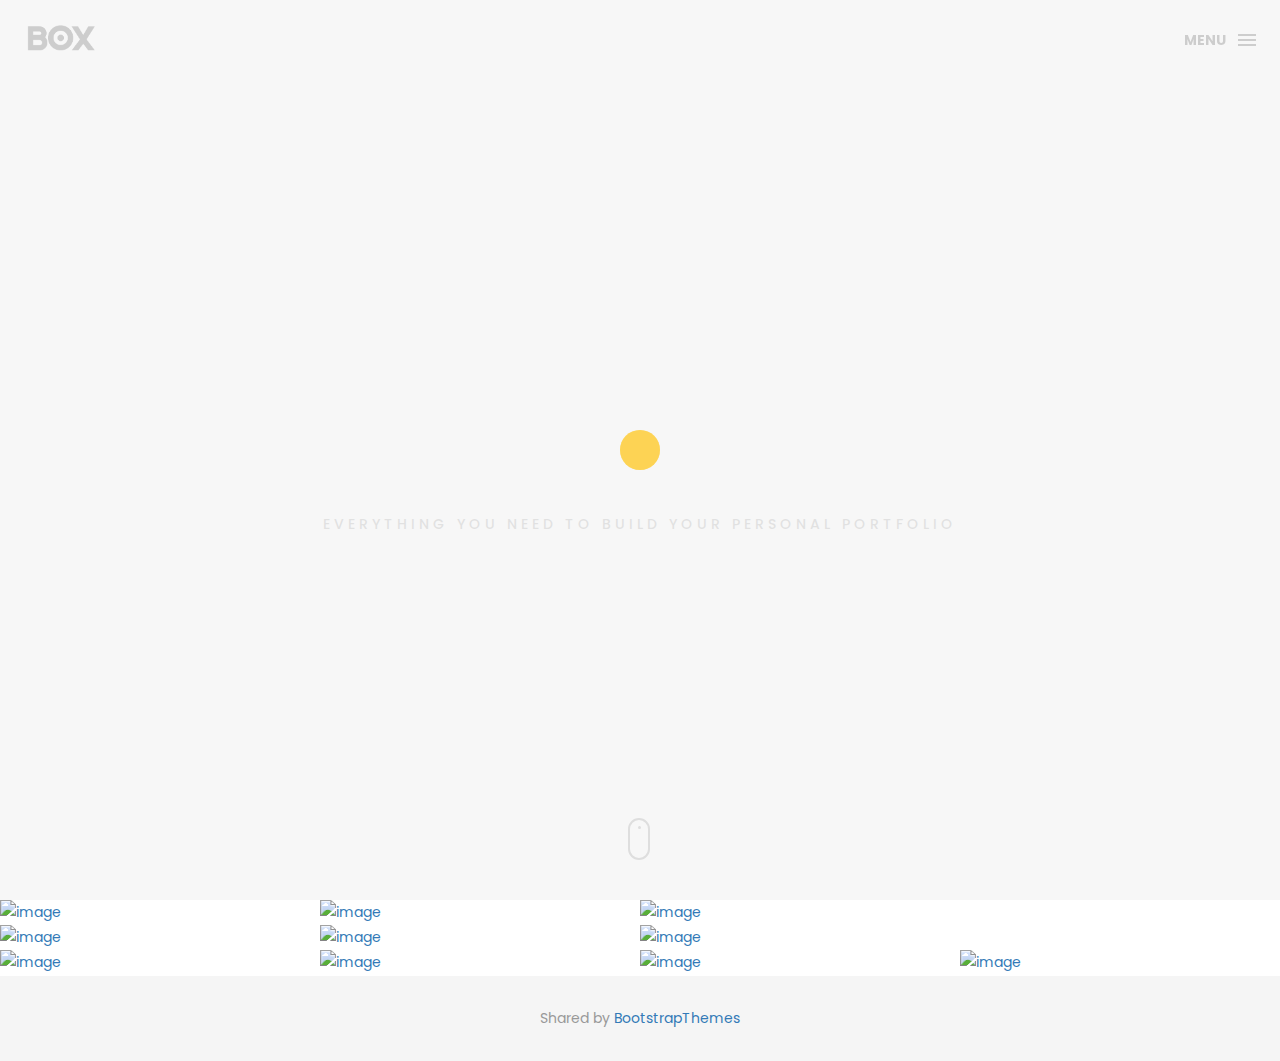
==== commit ef1971ce: "changes code base" ====
--- a/index.html
+++ b/index.html
@@ -1,211 +1,299 @@
-<!DOCTYPE HTML>
-<!--
-	Industrious by TEMPLATED
-	templated.co @templatedco
-	Released for free under the Creative Commons Attribution 3.0 license (templated.co/license)
--->
-<html>
-	<head>
-		<title>Industrious by TEMPLATED</title>
-		<meta charset="utf-8" />
-		<meta name="viewport" content="width=device-width, initial-scale=1, user-scalable=no" />
-		<meta name="description" content="" />
-		<meta name="keywords" content="" />
-		<link rel="stylesheet" href="assets/css/main.css" />
-	</head>
-	<body class="is-preload">
-
-		<!-- Header -->
-			<header id="header">
-				<a class="logo" href="index.html">Industrious</a>
-				<nav>
-					<a href="#menu">Menu</a>
-				</nav>
-			</header>
-
-		<!-- Nav -->
-			<nav id="menu">
-				<ul class="links">
-					<li><a href="index.html">Home</a></li>
-					<li><a href="elements.html">Elements</a></li>
-					<li><a href="generic.html">Generic</a></li>
-				</ul>
-			</nav>
-
-		<!-- Banner -->
-			<section id="banner">
-				<div class="inner">
-					<h1>Industrious</h1>
-					<p>A responsive business oriented template with a video background<br />
-					designed by <a href="https://templated.co/">TEMPLATED</a> and released under the Creative Commons License.</p>
-				</div>
-				<video autoplay loop muted playsinline src="images/banner.mp4"></video>
-			</section>
-
-		<!-- Highlights -->
-			<section class="wrapper">
-				<div class="inner">
-					<header class="special">
-						<h2>Sem turpis amet semper</h2>
-						<p>In arcu accumsan arcu adipiscing accumsan orci ac. Felis id enim aliquet. Accumsan ac integer lobortis commodo ornare aliquet accumsan erat tempus amet porttitor.</p>
-					</header>
-					<div class="highlights">
-						<section>
-							<div class="content">
-								<header>
-									<a href="#" class="icon fa-vcard-o"><span class="label">Icon</span></a>
-									<h3>Feugiat consequat</h3>
-								</header>
-								<p>Nunc lacinia ante nunc ac lobortis ipsum. Interdum adipiscing gravida odio porttitor sem non mi integer non faucibus.</p>
-							</div>
-						</section>
-						<section>
-							<div class="content">
-								<header>
-									<a href="#" class="icon fa-files-o"><span class="label">Icon</span></a>
-									<h3>Ante sem integer</h3>
-								</header>
-								<p>Nunc lacinia ante nunc ac lobortis ipsum. Interdum adipiscing gravida odio porttitor sem non mi integer non faucibus.</p>
-							</div>
-						</section>
-						<section>
-							<div class="content">
-								<header>
-									<a href="#" class="icon fa-floppy-o"><span class="label">Icon</span></a>
-									<h3>Ipsum consequat</h3>
-								</header>
-								<p>Nunc lacinia ante nunc ac lobortis ipsum. Interdum adipiscing gravida odio porttitor sem non mi integer non faucibus.</p>
-							</div>
-						</section>
-						<section>
-							<div class="content">
-								<header>
-									<a href="#" class="icon fa-line-chart"><span class="label">Icon</span></a>
-									<h3>Interdum gravida</h3>
-								</header>
-								<p>Nunc lacinia ante nunc ac lobortis ipsum. Interdum adipiscing gravida odio porttitor sem non mi integer non faucibus.</p>
-							</div>
-						</section>
-						<section>
-							<div class="content">
-								<header>
-									<a href="#" class="icon fa-paper-plane-o"><span class="label">Icon</span></a>
-									<h3>Faucibus consequat</h3>
-								</header>
-								<p>Nunc lacinia ante nunc ac lobortis ipsum. Interdum adipiscing gravida odio porttitor sem non mi integer non faucibus.</p>
-							</div>
-						</section>
-						<section>
-							<div class="content">
-								<header>
-									<a href="#" class="icon fa-qrcode"><span class="label">Icon</span></a>
-									<h3>Accumsan viverra</h3>
-								</header>
-								<p>Nunc lacinia ante nunc ac lobortis ipsum. Interdum adipiscing gravida odio porttitor sem non mi integer non faucibus.</p>
-							</div>
-						</section>
-					</div>
-				</div>
-			</section>
-
-		<!-- CTA -->
-			<section id="cta" class="wrapper">
-				<div class="inner">
-					<h2>Curabitur ullamcorper ultricies</h2>
-					<p>Nunc lacinia ante nunc ac lobortis. Interdum adipiscing gravida odio porttitor sem non mi integer non faucibus ornare mi ut ante amet placerat aliquet. Volutpat eu sed ante lacinia sapien lorem accumsan varius montes viverra nibh in adipiscing. Lorem ipsum dolor vestibulum ante ipsum primis in faucibus vestibulum. Blandit adipiscing eu felis iaculis volutpat ac adipiscing sed feugiat eu faucibus. Integer ac sed amet praesent. Nunc lacinia ante nunc ac gravida.</p>
-				</div>
-			</section>
-
-		<!-- Testimonials -->
-			<section class="wrapper">
-				<div class="inner">
-					<header class="special">
-						<h2>Faucibus consequat lorem</h2>
-						<p>In arcu accumsan arcu adipiscing accumsan orci ac. Felis id enim aliquet. Accumsan ac integer lobortis commodo ornare aliquet accumsan erat tempus amet porttitor.</p>
-					</header>
-					<div class="testimonials">
-						<section>
-							<div class="content">
-								<blockquote>
-									<p>Nunc lacinia ante nunc ac lobortis ipsum. Interdum adipiscing gravida odio porttitor sem non mi integer non faucibus.</p>
-								</blockquote>
-								<div class="author">
-									<div class="image">
-										<img src="images/pic01.jpg" alt="" />
-									</div>
-									<p class="credit">- <strong>Jane Doe</strong> <span>CEO - ABC Inc.</span></p>
-								</div>
-							</div>
-						</section>
-						<section>
-							<div class="content">
-								<blockquote>
-									<p>Nunc lacinia ante nunc ac lobortis ipsum. Interdum adipiscing gravida odio porttitor sem non mi integer non faucibus.</p>
-								</blockquote>
-								<div class="author">
-									<div class="image">
-										<img src="images/pic03.jpg" alt="" />
-									</div>
-									<p class="credit">- <strong>John Doe</strong> <span>CEO - ABC Inc.</span></p>
-								</div>
-							</div>
-						</section>
-						<section>
-							<div class="content">
-								<blockquote>
-									<p>Nunc lacinia ante nunc ac lobortis ipsum. Interdum adipiscing gravida odio porttitor sem non mi integer non faucibus.</p>
-								</blockquote>
-								<div class="author">
-									<div class="image">
-										<img src="images/pic02.jpg" alt="" />
-									</div>
-									<p class="credit">- <strong>Janet Smith</strong> <span>CEO - ABC Inc.</span></p>
-								</div>
-							</div>
-						</section>
-					</div>
-				</div>
-			</section>
-
-		<!-- Footer -->
-			<footer id="footer">
-				<div class="inner">
-					<div class="content">
-						<section>
-							<h3>Accumsan montes viverra</h3>
-							<p>Nunc lacinia ante nunc ac lobortis. Interdum adipiscing gravida odio porttitor sem non mi integer non faucibus ornare mi ut ante amet placerat aliquet. Volutpat eu sed ante lacinia sapien lorem accumsan varius montes viverra nibh in adipiscing. Lorem ipsum dolor vestibulum ante ipsum primis in faucibus vestibulum. Blandit adipiscing eu felis iaculis volutpat ac adipiscing sed feugiat eu faucibus. Integer ac sed amet praesent. Nunc lacinia ante nunc ac gravida.</p>
-						</section>
-						<section>
-							<h4>Sem turpis amet semper</h4>
-							<ul class="alt">
-								<li><a href="#">Dolor pulvinar sed etiam.</a></li>
-								<li><a href="#">Etiam vel lorem sed amet.</a></li>
-								<li><a href="#">Felis enim feugiat viverra.</a></li>
-								<li><a href="#">Dolor pulvinar magna etiam.</a></li>
-							</ul>
-						</section>
-						<section>
-							<h4>Magna sed ipsum</h4>
-							<ul class="plain">
-								<li><a href="#"><i class="icon fa-twitter">&nbsp;</i>Twitter</a></li>
-								<li><a href="#"><i class="icon fa-facebook">&nbsp;</i>Facebook</a></li>
-								<li><a href="#"><i class="icon fa-instagram">&nbsp;</i>Instagram</a></li>
-								<li><a href="#"><i class="icon fa-github">&nbsp;</i>Github</a></li>
-							</ul>
-						</section>
-					</div>
-					<div class="copyright">
-						&copy; Untitled. Photos <a href="https://unsplash.co">Unsplash</a>, Video <a href="https://coverr.co">Coverr</a>.
-					</div>
-				</div>
-			</footer>
-
-		<!-- Scripts -->
-			<script src="assets/js/jquery.min.js"></script>
-			<script src="assets/js/browser.min.js"></script>
-			<script src="assets/js/breakpoints.min.js"></script>
-			<script src="assets/js/util.js"></script>
-			<script src="assets/js/main.js"></script>
-
-	</body>
+<!DOCTYPE html>
+<html lang="en">
+
+<head>
+    <meta charset="utf-8">
+    <meta http-equiv="X-UA-Compatible" content="IE=edge">
+    <meta name="viewport" content="width=device-width, initial-scale=1">
+    <!-- The above 3 meta tags *must* come first in the head; any other head content must come *after* these tags -->
+    <title>Box personal portfolio Template</title>
+    <link rel="icon" href="img/fav.png" type="image/x-icon">
+
+    <!-- Bootstrap -->
+    <link href="css/bootstrap.min.css" rel="stylesheet">
+    <link href="ionicons/css/ionicons.min.css" rel="stylesheet">
+
+    <!-- main css -->
+    <link href="css/style.css" rel="stylesheet">
+
+
+    <!-- modernizr -->
+    <script src="js/modernizr.js"></script>
+
+    <!-- HTML5 shim and Respond.js for IE8 support of HTML5 elements and media queries -->
+    <!-- WARNING: Respond.js doesn't work if you view the page via file:// -->
+    <!--[if lt IE 9]>
+      <script src="https://oss.maxcdn.com/html5shiv/3.7.2/html5shiv.min.js"></script>
+      <script src="https://oss.maxcdn.com/respond/1.4.2/respond.min.js"></script>
+    <![endif]-->
+</head>
+
+<body>
+
+    <!-- Preloader -->
+    <div id="preloader">
+        <div class="pre-container">
+            <div class="spinner">
+                <div class="double-bounce1"></div>
+                <div class="double-bounce2"></div>
+            </div>
+        </div>
+    </div>
+    <!-- end Preloader -->
+
+    <div class="container-fluid">
+        <!-- box header -->
+        <header class="box-header">
+            <div class="box-logo">
+                <a href="index.html"><img src="img/logo.png" width="80" alt="Logo"></a>
+            </div>
+            <!-- box-nav -->
+            <a class="box-primary-nav-trigger" href="#0">
+                <span class="box-menu-text">Menu</span><span class="box-menu-icon"></span>
+            </a>
+            <!-- box-primary-nav-trigger -->
+        </header>
+        <!-- end box header -->
+
+        <!-- nav -->
+        <nav>
+            <ul class="box-primary-nav">
+                <li class="box-label">About me</li>
+
+                <li><a href="index.html">Intro</a> <i class="ion-ios-circle-filled color"></i></li>
+                <li><a href="about.html">About me</a></li>
+                <li><a href="services.html">services</a></li>
+                <li><a href="portfolio.html">portfolio</a></li>
+                <li><a href="contact.html">contact me</a></li>
+
+
+
+                <li class="box-label">Follow me</li>
+
+                <li class="box-social"><a href="#0"><i class="ion-social-facebook"></i></a></li>
+                <li class="box-social"><a href="#0"><i class="ion-social-instagram-outline"></i></a></li>
+                <li class="box-social"><a href="#0"><i class="ion-social-twitter"></i></a></li>
+                <li class="box-social"><a href="#0"><i class="ion-social-dribbble"></i></a></li>
+            </ul>
+        </nav>
+        <!-- end nav -->
+
+        <!-- box-intro -->
+        <section class="box-intro">
+            <div class="table-cell">
+                <h1 class="box-headline letters rotate-2">
+                    <span class="box-words-wrapper">
+                        <b class="is-visible">design.</b>
+                        <b>&nbsp;coding.</b>
+                        <b>graphic.</b>
+                    </span>
+		        </h1>
+                <h5>everything you need to build your personal portfolio</h5>
+            </div>
+
+            <div class="mouse">
+                <div class="scroll"></div>
+            </div>
+        </section>
+        <!-- end box-intro -->
+    </div>
+
+    <!-- portfolio div -->
+    <div class="portfolio-div">
+        <div class="portfolio">
+            <div class="no-padding portfolio_container">
+                <!-- single work -->
+                <div class="col-md-3 col-sm-6  fashion logo">
+                    <a href="single-project.html" class="portfolio_item">
+                        <img src="http://placehold.it/1000x1000" alt="image" class="img-responsive" />
+                        <div class="portfolio_item_hover">
+                            <div class="portfolio-border clearfix">
+                                <div class="item_info">
+                                    <span>Mockups in seconds</span>
+                                    <em>Fashion / Logo</em>
+                                </div>
+                            </div>
+                        </div>
+                    </a>
+                </div>
+                <!-- end single work -->
+
+                <!-- single work -->
+                <div class="col-md-3 col-sm-6 ads graphics">
+                    <a href="single-project.html" class="portfolio_item">
+                        <img src="http://placehold.it/1000x1000" alt="image" class="img-responsive" />
+                        <div class="portfolio_item_hover">
+                            <div class="portfolio-border clearfix">
+                                <div class="item_info">
+                                    <span>Floating mockups</span>
+                                    <em>Ads / Graphics</em>
+                                </div>
+                            </div>
+                        </div>
+                    </a>
+                </div>
+                <!-- end single work -->
+
+                <!-- single work -->
+                <div class="col-md-6 col-sm-12 photography">
+                    <a href="single-project.html" class="portfolio_item">
+                        <img src="http://placehold.it/1000x1000" alt="image" class="img-responsive" />
+                        <div class="portfolio_item_hover">
+                            <div class="portfolio-border clearfix">
+                                <div class="item_info">
+                                    <span>Photorealistic smartwatch</span>
+                                    <em>Photography</em>
+                                </div>
+                            </div>
+                        </div>
+                    </a>
+                </div>
+                <!-- end single work -->
+
+                <!-- single work -->
+                <div class="col-md-3 col-sm-6 fashion ads">
+                    <a href="single-project.html" class="portfolio_item">
+                        <img src="http://placehold.it/1000x1000" alt="image" class="img-responsive" />
+                        <div class="portfolio_item_hover">
+                            <div class="portfolio-border clearfix">
+                                <div class="item_info">
+                                    <span>Held by hands</span>
+                                    <em>Fashion / Ads</em>
+                                </div>
+                            </div>
+                        </div>
+                    </a>
+                </div>
+                <!-- end single work -->
+
+                <!-- single work -->
+                <div class="col-md-3 col-sm-6 graphics ads">
+                    <a href="single-project.html" class="portfolio_item">
+                        <img src="http://placehold.it/1000x1000" alt="image" class="img-responsive" />
+                        <div class="portfolio_item_hover">
+                            <div class="portfolio-border clearfix">
+                                <div class="item_info">
+                                    <span>Mobile devices</span>
+                                    <em>Graphics / Ads</em>
+                                </div>
+                            </div>
+                        </div>
+                    </a>
+                </div>
+                <!-- end single work -->
+
+                <!-- single work -->
+                <div class="col-md-6 col-sm-12 photography">
+                    <a href="single-project.html" class="portfolio_item">
+                        <img src="http://placehold.it/1000x1000" alt="image" class="img-responsive" />
+                        <div class="portfolio_item_hover">
+                            <div class="portfolio-border clearfix">
+                                <div class="item_info">
+                                    <span>Photorealistic smartwatch</span>
+                                    <em>Photography</em>
+                                </div>
+                            </div>
+                        </div>
+                    </a>
+                </div>
+                <!-- end single work -->
+
+                <!-- single work -->
+                <div class="col-md-3 col-sm-6 graphics ads">
+                    <a href="single-project.html" class="portfolio_item">
+                        <img src="http://placehold.it/1000x1000" alt="image" class="img-responsive" />
+                        <div class="portfolio_item_hover">
+                            <div class="portfolio-border clearfix">
+                                <div class="item_info">
+                                    <span>Mobile devices</span>
+                                    <em>Graphics / Ads</em>
+                                </div>
+                            </div>
+                        </div>
+                    </a>
+                </div>
+                <!-- end single work -->
+
+                <!-- single work -->
+                <div class="col-md-3 col-sm-6 graphics ads">
+                    <a href="single-project.html" class="portfolio_item">
+                        <img src="http://placehold.it/1000x1000" alt="image" class="img-responsive" />
+                        <div class="portfolio_item_hover">
+                            <div class="portfolio-border clearfix">
+                                <div class="item_info">
+                                    <span>Mobile devices</span>
+                                    <em>Graphics / Ads</em>
+                                </div>
+                            </div>
+                        </div>
+                    </a>
+                </div>
+                <!-- end single work -->
+
+                <!-- single work -->
+                <div class="col-md-3 col-sm-6 graphics ads">
+                    <a href="single-project.html" class="portfolio_item">
+                        <img src="http://placehold.it/1000x1000" alt="image" class="img-responsive" />
+                        <div class="portfolio_item_hover">
+                            <div class="portfolio-border clearfix">
+                                <div class="item_info">
+                                    <span>Mobile devices</span>
+                                    <em>Graphics / Ads</em>
+                                </div>
+                            </div>
+                        </div>
+                    </a>
+                </div>
+                <!-- end single work -->
+
+                <!-- single work -->
+                <div class="col-md-3 col-sm-6 graphics ads">
+                    <a href="single-project.html" class="portfolio_item">
+                        <img src="http://placehold.it/1000x1000" alt="image" class="img-responsive" />
+                        <div class="portfolio_item_hover">
+                            <div class="portfolio-border clearfix">
+                                <div class="item_info">
+                                    <span>Mobile devices</span>
+                                    <em>Graphics / Ads</em>
+                                </div>
+                            </div>
+                        </div>
+                    </a>
+                </div>
+                <!-- end single work -->
+            </div>
+            <!-- end portfolio_container -->
+        </div>
+        <!-- portfolio -->
+    </div>
+    <!-- end portfolio div -->
+
+    <!-- footer -->
+    <footer>
+        <div class="container-fluid">
+           Shared by <i class="fa fa-love"></i><a href="https://bootstrapthemes.co">BootstrapThemes</a>
+        </div>
+    </footer>
+    <!-- end footer -->
+
+    <!-- back to top -->
+    <a href="#0" class="cd-top"><i class="ion-android-arrow-up"></i></a>
+    <!-- end back to top -->
+
+
+
+    <!-- jQuery -->
+    <script src="js/jquery-2.1.1.js"></script>
+    <!--  plugins -->
+    <script src="js/bootstrap.min.js"></script>
+    <script src="js/menu.js"></script>
+    <script src="js/animated-headline.js"></script>
+    <script src="js/isotope.pkgd.min.js"></script>
+
+
+    <!--  custom script -->
+    <script src="js/custom.js"></script>
+
+</body>
+
 </html>--- a/css/style.css
+++ b/css/style.css
@@ -0,0 +1,1179 @@
+/*
+* Box Theme
+* Created by : Ahmed Eissa
+* website : www.ahmedessa.net
+* behance : https://www.behance.net/3essa
+*/
+
+
+/* Table of Content
+==================================================
+	- Google fonts & font family -
+	- General -
+    - typography -
+    - Preloader -
+	- Header -
+    - box intro section -
+    - Portfoilo section -
+    - Footer -
+    - About page -
+    - Services page -
+    - contact page -
+    - Portfolio single page -
+    - Responsive media queries -
+*/
+
+
+/* Google fonts & font family
+==================================================*/
+
+@import url(https://fonts.googleapis.com/css?family=Poppins:400,500,600,700);
+
+/* General
+==================================================*/
+
+html,
+body {
+    height: 100%;
+    font-family: 'Poppins', sans-serif;
+    line-height: 1.8;
+    color: #999
+}
+
+.no-padding {
+    padding-left: 0;
+    padding-right: 0;
+}
+
+.no-padding [class^="col-"] {
+    padding-left: 0;
+    padding-right: 0;
+}
+
+.main-container {
+    padding: 100px 0;
+}
+
+.center {
+    text-align: center;
+}
+
+a {
+    -webkit-transition: all .3s;
+    transition: all .3s
+}
+
+.uppercase {
+    text-transform: uppercase;
+}
+
+.h-30 {
+    height: 30px
+}
+
+.h-10 {
+    height: 10px
+}
+
+.color {
+    color: #ffbf00;
+    font-size: 11px;
+}
+
+
+/* typography
+==================================================*/
+
+h1 {
+    color: #393939;
+    font-size: 60px;
+    text-transform: uppercase;
+}
+
+h3 {
+    color: #393939;
+}
+
+h5 {
+    color: #ffbf00;
+}
+
+
+/* preloader
+==================================================*/
+
+#preloader {
+    position: fixed;
+    top: 0;
+    left: 0;
+    right: 0;
+    bottom: 0;
+    background-color: #f5f5f5;
+    /* change if the mask should be a color other than white */
+    z-index: 1000;
+    /* makes sure it stays on top */
+}
+
+.pre-container {
+    position: absolute;
+    left: 50%;
+    top: 50%;
+    bottom: auto;
+    right: auto;
+    -webkit-transform: translateX(-50%) translateY(-50%);
+    transform: translateX(-50%) translateY(-50%);
+    text-align: center;
+}
+
+.spinner {
+    width: 40px;
+    height: 40px;
+    position: relative;
+    margin: 100px auto;
+}
+
+.double-bounce1,
+.double-bounce2 {
+    width: 100%;
+    height: 100%;
+    border-radius: 50%;
+    background-color: #ffbf00;
+    opacity: 0.6;
+    position: absolute;
+    top: 0;
+    left: 0;
+    -webkit-animation: bounce 2.0s infinite ease-in-out;
+    animation: bounce 2.0s infinite ease-in-out;
+}
+
+.double-bounce2 {
+    -webkit-animation-delay: -1.0s;
+    animation-delay: -1.0s;
+}
+
+@-webkit-keyframes bounce {
+    0%,
+    100% {
+        -webkit-transform: scale(0.0)
+    }
+    50% {
+        -webkit-transform: scale(1.0)
+    }
+}
+
+@keyframes bounce {
+    0%,
+    100% {
+        transform: scale(0.0);
+        -webkit-transform: scale(0.0);
+    }
+    50% {
+        transform: scale(1.0);
+        -webkit-transform: scale(1.0);
+    }
+}
+
+
+/* headr
+==================================================*/
+
+.box-header {
+    position: absolute;
+    top: 0;
+    left: 0;
+    background: rgba(255, 255, 255, 0.95);
+    height: 50px;
+    width: 100%;
+    z-index: 3;
+    box-shadow: 0 1px 2px rgba(0, 0, 0, 0.3);
+    -webkit-font-smoothing: antialiased;
+    -moz-osx-font-smoothing: grayscale;
+}
+
+.box-header {
+    height: 80px;
+    background: transparent;
+    box-shadow: none;
+}
+
+.box-header {
+    -webkit-transition: background-color 0.3s;
+    transition: background-color 0.3s;
+    -webkit-transform: translate3d(0, 0, 0);
+    transform: translate3d(0, 0, 0);
+    -webkit-backface-visibility: hidden;
+    backface-visibility: hidden;
+}
+
+.box-header.is-fixed {
+    position: fixed;
+    top: -80px;
+    background-color: rgba(255, 255, 255, 0.96);
+    -webkit-transition: -webkit-transform 0.3s;
+    transition: -webkit-transform 0.3s;
+    transition: transform 0.3s;
+    transition: transform 0.3s, -webkit-transform 0.3s;
+}
+
+.box-header.is-visible {
+    -webkit-transform: translate3d(0, 100%, 0);
+    transform: translate3d(0, 100%, 0);
+}
+
+.box-header.menu-is-open {
+    background-color: rgba(255, 255, 255, 0.96);
+}
+
+.box-logo {
+    display: block;
+    padding: 20px;
+}
+
+.box-primary-nav-trigger {
+    position: absolute;
+    right: 0;
+    top: 0;
+    height: 100%;
+    width: 50px;
+    background-color: #fff;
+}
+
+.box-primary-nav-trigger .box-menu-text {
+    color: #393939;
+    text-transform: uppercase;
+    font-weight: 700;
+    display: none;
+}
+
+.box-primary-nav-trigger .box-menu-icon {
+    display: inline-block;
+    position: absolute;
+    left: 50%;
+    top: 50%;
+    bottom: auto;
+    right: auto;
+    -webkit-transform: translateX(-50%) translateY(-50%);
+    transform: translateX(-50%) translateY(-50%);
+    width: 18px;
+    height: 2px;
+    background-color: #393939;
+    -webkit-transition: background-color 0.3s;
+    transition: background-color 0.3s;
+    list-style: none;
+}
+
+.box-primary-nav-trigger .box-menu-icon::before,
+.box-primary-nav-trigger .box-menu-icon:after {
+    content: '';
+    width: 100%;
+    height: 100%;
+    position: absolute;
+    background-color: #393939;
+    right: 0;
+    -webkit-transition: -webkit-transform .3s, top .3s, background-color 0s;
+    -webkit-transition: top .3s, background-color 0s, -webkit-transform .3s;
+    transition: top .3s, background-color 0s, -webkit-transform .3s;
+    transition: transform .3s, top .3s, background-color 0s;
+    transition: transform .3s, top .3s, background-color 0s, -webkit-transform .3s;
+}
+
+.box-primary-nav-trigger .box-menu-icon::before {
+    top: -5px;
+}
+
+.box-primary-nav-trigger .box-menu-icon::after {
+    top: 5px;
+}
+
+.box-primary-nav-trigger .box-menu-icon.is-clicked {
+    background-color: rgba(255, 255, 255, 0);
+}
+
+.box-primary-nav-trigger .box-menu-icon.is-clicked::before,
+.box-primary-nav-trigger .box-menu-icon.is-clicked::after {
+    background-color: 393939;
+}
+
+.box-primary-nav-trigger .box-menu-icon.is-clicked::before {
+    top: 0;
+    -webkit-transform: rotate(135deg);
+    transform: rotate(135deg);
+}
+
+.box-primary-nav-trigger .box-menu-icon.is-clicked::after {
+    top: 0;
+    -webkit-transform: rotate(225deg);
+    transform: rotate(225deg);
+}
+
+.box-primary-nav-trigger {
+    width: 100px;
+    padding-left: 1em;
+    background-color: transparent;
+    height: 30px;
+    line-height: 30px;
+    right: 10px;
+    top: 50%;
+    bottom: auto;
+    -webkit-transform: translateY(-50%);
+    transform: translateY(-50%);
+}
+
+.box-primary-nav-trigger .box-menu-text {
+    display: inline-block;
+}
+
+.box-primary-nav-trigger .box-menu-icon {
+    left: auto;
+    right: 1em;
+    -webkit-transform: translateX(0) translateY(-50%);
+    transform: translateX(0) translateY(-50%);
+}
+
+.box-primary-nav {
+    position: fixed;
+    left: 0;
+    top: 0;
+    height: 100%;
+    width: 100%;
+    background: rgba(0, 0, 0, 0.96);
+    z-index: 2;
+    text-align: center;
+    padding: 50px 0;
+    -webkit-backface-visibility: hidden;
+    backface-visibility: hidden;
+    overflow: auto;
+    -webkit-overflow-scrolling: touch;
+    -webkit-transform: translateY(-100%);
+    transform: translateY(-100%);
+    -webkit-transition-property: -webkit-transform;
+    transition-property: -webkit-transform;
+    transition-property: transform;
+    transition-property: transform, -webkit-transform;
+    -webkit-transition-duration: 0.4s;
+    transition-duration: 0.4s;
+    list-style: none;
+}
+
+.box-primary-nav li {
+    font-size: 22px;
+    font-size: 1.375rem;
+    font-weight: 300;
+    -webkit-font-smoothing: antialiased;
+    -moz-osx-font-smoothing: grayscale;
+    margin: .2em 0;
+    text-transform: capitalize;
+}
+
+.box-primary-nav a {
+    display: inline-block;
+    padding: .4em 1em;
+    border-radius: 0.25em;
+    -webkit-transition: all 0.2s;
+    transition: all 0.2s;
+    color: #fff;
+    text-decoration: none;
+    font-weight: bold;
+}
+.box-primary-nav a:focus {
+    outline: none;
+}
+
+.no-touch .box-primary-nav a:hover {
+    text-decoration: none;
+    color: #ddd;
+}
+
+.box-primary-nav .box-label {
+    color: #ffbf00;
+    text-transform: uppercase;
+    font-weight: 700;
+    font-size: 17px;
+    margin: 2.4em 0 .8em;
+}
+
+.box-primary-nav .box-social {
+    display: inline-block;
+    margin: 10px .4em;
+}
+
+.box-primary-nav .box-social a {
+    width: 30px;
+    height: 30px;
+    padding: 0;
+    font-size: 30px
+}
+
+.box-primary-nav.is-visible {
+    -webkit-transform: translateY(0);
+    transform: translateY(0);
+}
+
+.box-primary-nav {
+    padding: 150px 0 0;
+}
+
+.box-primary-nav li {
+    font-size: 18px;
+}
+
+
+/* box-intro
+==================================================*/
+
+.box-intro {
+    text-align: center;
+    display: table;
+    height: 100vh;
+    width: 100%;
+}
+
+.box-intro .table-cell {
+    display: table-cell;
+    vertical-align: middle;
+}
+
+.box-intro em {
+    font-style: normal;
+    text-transform: uppercase
+}
+
+b i:last-child {
+    color: #ffbf00 !important;
+}
+
+.box-intro h5 {
+    letter-spacing: 4px;
+    text-transform: uppercase;
+    color: #999;
+    line-height: 1.7
+}
+
+
+/* mouse effect */
+
+.mouse {
+    position: absolute;
+    width: 22px;
+    height: 42px;
+    bottom: 40px;
+    left: 50%;
+    margin-left: -12px;
+    border-radius: 15px;
+    border: 2px solid #888;
+    -webkit-animation: intro 1s;
+    animation: intro 1s;
+}
+
+.scroll {
+    display: block;
+    width: 3px;
+    height: 3px;
+    margin: 6px auto;
+    border-radius: 4px;
+    background: #888;
+    -webkit-animation: finger 2s infinite;
+    animation: finger 2s infinite;
+}
+
+@-webkit-keyframes intro {
+    0% {
+        opacity: 0;
+        -webkit-transform: translateY(40px);
+        transform: translateY(40px);
+    }
+    100% {
+        opacity: 1;
+        -webkit-transform: translateY(0);
+        transform: translateY(0);
+    }
+}
+
+@keyframes intro {
+    0% {
+        opacity: 0;
+        -webkit-transform: translateY(40px);
+        transform: translateY(40px);
+    }
+    100% {
+        opacity: 1;
+        -webkit-transform: translateY(0);
+        transform: translateY(0);
+    }
+}
+
+@-webkit-keyframes finger {
+    0% {
+        opacity: 1;
+    }
+    100% {
+        opacity: 0;
+        -webkit-transform: translateY(20px);
+        transform: translateY(20px);
+    }
+}
+
+@keyframes finger {
+    0% {
+        opacity: 1;
+    }
+    100% {
+        opacity: 0;
+        -webkit-transform: translateY(20px);
+        transform: translateY(20px);
+    }
+}
+
+
+/* text rotate */
+
+.box-headline {
+    font-size: 130px;
+    line-height: 1.0;
+}
+
+.box-words-wrapper {
+    display: inline-block;
+    position: relative;
+}
+
+.box-words-wrapper b {
+    display: inline-block;
+    position: absolute;
+    white-space: nowrap;
+    left: 0;
+    top: 0;
+}
+
+.box-words-wrapper b.is-visible {
+    position: relative;
+}
+
+.no-js .box-words-wrapper b {
+    opacity: 0;
+}
+
+.no-js .box-words-wrapper b.is-visible {
+    opacity: 1;
+}
+
+.box-headline.rotate-2 .box-words-wrapper {
+    -webkit-perspective: 300px;
+    perspective: 300px;
+}
+
+.box-headline.rotate-2 i,
+.box-headline.rotate-2 em {
+    display: inline-block;
+    -webkit-backface-visibility: hidden;
+    backface-visibility: hidden;
+}
+
+.box-headline.rotate-2 b {
+    opacity: 0;
+}
+
+.box-headline.rotate-2 i {
+    -webkit-transform-style: preserve-3d;
+    transform-style: preserve-3d;
+    -webkit-transform: translateZ(-20px) rotateX(90deg);
+    transform: translateZ(-20px) rotateX(90deg);
+    opacity: 0;
+}
+
+.is-visible .box-headline.rotate-2 i {
+    opacity: 1;
+}
+
+.box-headline.rotate-2 i.in {
+    -webkit-animation: box-rotate-2-in 0.4s forwards;
+    animation: box-rotate-2-in 0.4s forwards;
+}
+
+.box-headline.rotate-2 i.out {
+    -webkit-animation: box-rotate-2-out 0.4s forwards;
+    animation: box-rotate-2-out 0.4s forwards;
+}
+
+.box-headline.rotate-2 em {
+    -webkit-transform: translateZ(20px);
+    transform: translateZ(20px);
+}
+
+.no-csstransitions .box-headline.rotate-2 i {
+    -webkit-transform: rotateX(0deg);
+    transform: rotateX(0deg);
+    opacity: 0;
+}
+
+.no-csstransitions .box-headline.rotate-2 i em {
+    -webkit-transform: scale(1);
+    transform: scale(1);
+}
+
+.no-csstransitions .box-headline.rotate-2 .is-visible i {
+    opacity: 1;
+}
+
+@-webkit-keyframes box-rotate-2-in {
+    0% {
+        opacity: 0;
+        -webkit-transform: translateZ(-20px) rotateX(90deg);
+    }
+    60% {
+        opacity: 1;
+        -webkit-transform: translateZ(-20px) rotateX(-10deg);
+    }
+    100% {
+        opacity: 1;
+        -webkit-transform: translateZ(-20px) rotateX(0deg);
+    }
+}
+
+@keyframes box-rotate-2-in {
+    0% {
+        opacity: 0;
+        -webkit-transform: translateZ(-20px) rotateX(90deg);
+        transform: translateZ(-20px) rotateX(90deg);
+    }
+    60% {
+        opacity: 1;
+        -webkit-transform: translateZ(-20px) rotateX(-10deg);
+        transform: translateZ(-20px) rotateX(-10deg);
+    }
+    100% {
+        opacity: 1;
+        -webkit-transform: translateZ(-20px) rotateX(0deg);
+        transform: translateZ(-20px) rotateX(0deg);
+    }
+}
+
+@-webkit-keyframes box-rotate-2-out {
+    0% {
+        opacity: 1;
+        -webkit-transform: translateZ(-20px) rotateX(0);
+    }
+    60% {
+        opacity: 0;
+        -webkit-transform: translateZ(-20px) rotateX(-100deg);
+    }
+    100% {
+        opacity: 0;
+        -webkit-transform: translateZ(-20px) rotateX(-90deg);
+    }
+}
+
+@keyframes box-rotate-2-out {
+    0% {
+        opacity: 1;
+        -webkit-transform: translateZ(-20px) rotateX(0);
+        transform: translateZ(-20px) rotateX(0);
+    }
+    60% {
+        opacity: 0;
+        -webkit-transform: translateZ(-20px) rotateX(-100deg);
+        transform: translateZ(-20px) rotateX(-100deg);
+    }
+    100% {
+        opacity: 0;
+        -webkit-transform: translateZ(-20px) rotateX(-90deg);
+        transform: translateZ(-20px) rotateX(-90deg);
+    }
+}
+
+
+/* portfolio section
+==================================================*/
+
+.portfolio .categories-grid span {
+    font-size: 30px;
+    margin-bottom: 30px;
+    display: inline-block;
+}
+
+.portfolio .categories-grid .categories ul li {
+    list-style: none;
+    margin: 20px 0;
+}
+
+.portfolio .categories-grid .categories ul li a {
+    display: inline-block;
+    color: #60606e;
+    padding: 0 10px;
+    margin: 0 10px;
+    -webkit-transition: all .2s ease-in-out .2s;
+    transition: all .2s ease-in-out .2s;
+}
+
+.portfolio .categories-grid .categories ul li a:hover,
+.portfolio .categories-grid .categories ul li a:focus {
+    text-decoration: none;
+}
+
+.portfolio .categories-grid .categories ul li a.active {
+    margin-left: 0;
+    background-color: #ffbf00;
+    padding: 0px 20px;
+    color: white;
+    border-radius: 25px;
+    text-decoration: none;
+}
+
+.portfolio_filter {
+    padding-left: 0;
+}
+
+.portfolio_item {
+    position: relative;
+    overflow: hidden;
+    display: block;
+}
+
+.portfolio_item .portfolio_item_hover {
+    position: absolute;
+    top: 0px;
+    left: 0px;
+    height: 100%;
+    width: 100%;
+    background-color: rgba(0, 0, 0, .8);
+    -webkit-transform: translate(-100%);
+    transform: translate(-100%);
+    opacity: 0;
+    -webkit-transition: all .2s ease-in-out;
+    transition: all .2s ease-in-out;
+}
+
+.portfolio_item .portfolio_item_hover .item_info {
+    text-align: center;
+    position: absolute;
+    top: 50%;
+    left: 50%;
+    -webkit-transform: translate(-50%, -50%);
+    transform: translate(-50%, -50%);
+    padding: 10px;
+    width: 100%;
+    font-weight: bold;
+}
+
+.portfolio_item .portfolio_item_hover .item_info span {
+    display: block;
+    color: #fff;
+    font-size: 18px;
+    -webkit-transform: translateX(-100px);
+    transform: translateX(-100px);
+    -webkit-transition: all .2s ease-in-out .2s;
+    transition: all .2s ease-in-out .2s;
+    opacity: 0;
+}
+
+.portfolio_item .portfolio_item_hover .item_info em {
+    font-style: normal;
+    display: inline-block;
+    background-color: #ffbf00;
+    padding: 5px 20px;
+    border-radius: 25px;
+    color: #333;
+    margin-top: 10px;
+    -webkit-transform: translateX(-100px);
+    transform: translateX(-100px);
+    -webkit-transition: all .3s ease-in-out .3s;
+    transition: all .3s ease-in-out .3s;
+    opacity: 0;
+    font-size: 10px;
+    letter-spacing: 2px;
+}
+
+.portfolio_item:hover .portfolio_item_hover {
+    opacity: 1;
+    -webkit-transform: translateX(0);
+    transform: translateX(0);
+}
+
+.portfolio_item:hover .item_info em,
+.portfolio_item:hover .item_info span {
+    opacity: 1;
+    -webkit-transform: translateX(0);
+    transform: translateX(0);
+}
+
+.portfolio .categories-grid .categories ul li {
+    float: left;
+}
+
+.portfolio .categories-grid .categories ul li a {
+    padding: 0 10px;
+    -webkit-transition: all .2s ease-in-out .2s;
+    transition: all .2s ease-in-out .2s;
+}
+
+.portfolio_filter {
+    padding-left: 0;
+    display: inline-block;
+    margin: 0 auto;
+    text-align: center;
+    margin-bottom: 50px;
+}
+
+.portfolio-inner {
+    padding-bottom: 0 !important;
+    padding-top: 55px;
+}
+
+
+/* footer
+==================================================*/
+
+footer {
+    padding: 30px 0;
+    text-align: center;
+    background: #f5f5f5
+}
+
+.copyright {
+    color: #ccc;
+    margin-bottom: 0;
+}
+
+footer img {
+    margin: 0 auto;
+}
+
+
+/* backto top
+==================================================*/
+
+.cd-top {
+    display: inline-block;
+    height: 40px;
+    width: 40px;
+    position: fixed;
+    bottom: 20px;
+    line-height: 40px;
+    font-size: 20px;
+    right: 10px;
+    text-align: center;
+    color: #fff;
+    background: rgba(255, 191, 0, 0.8);
+    visibility: hidden;
+    opacity: 0;
+    -webkit-transition: opacity .3s 0s, visibility 0s .3s;
+    transition: opacity .3s 0s, visibility 0s .3s;
+}
+
+.cd-top.cd-is-visible,
+.cd-top.cd-fade-out,
+.no-touch .cd-top:hover {
+    -webkit-transition: opacity .3s 0s, visibility 0s 0s;
+    transition: opacity .3s 0s, visibility 0s 0s;
+}
+
+.cd-top.cd-is-visible {
+    /* the button becomes visible */
+    visibility: visible;
+    opacity: 1;
+}
+
+.cd-top.cd-fade-out {
+    opacity: .5;
+}
+
+.no-touch .cd-top:hover,
+.no-touch .cd-top:focus {
+    background-color: #ffbf00;
+    opacity: 1;
+    color: #fff;
+}
+
+
+/* About page
+==================================================*/
+
+.top-bar {
+    color: #333;
+    padding: 150px 0 150px;
+    background: -webkit-linear-gradient( rgba(255, 255, 255, .8), rgba(255, 255, 255, .8)), url(../img/01.jpg);
+    background: linear-gradient( rgba(255, 255, 255, .8), rgba(255, 255, 255, .8)), url(../img/01.jpg);
+    background-size: cover;
+    background-attachment: fixed;
+    background-position: center center;
+    text-align: center;
+}
+
+.top-bar h1 {
+    font-size: 60px;
+    text-transform: uppercase;
+    font-weight: 700;
+    color: #999;
+    line-height: 50px;
+}
+
+.top-bar p {
+    font-size: 15px;
+    text-transform: uppercase;
+    font-weight: 500;
+    color: #777;
+}
+
+.top-bar p a {
+    color: #777;
+}
+
+.top-bar p a:hover,
+.top-bar p a:focus {
+    color: #555;
+    text-decoration: none;
+}
+
+.social-ul {
+    list-style: none;
+    display: inline-block;
+    padding-left: 0;
+}
+
+.social-ul li {
+    margin: 0 10px;
+    float: left;
+}
+
+.social-ul li a {
+    font-size: 25px;
+    color: #555;
+    -webkit-transition: all .3s;
+    transition: all .3s;
+}
+
+.social-ul li a:hover {
+    color: #888;
+}
+
+
+/* Services page
+==================================================*/
+
+.size-50 {
+    font-size: 50px;
+}
+
+.service-box {
+    margin-bottom: 30px;
+}
+
+.service-box h3 {
+    margin-top: 0;
+}
+
+
+/* contact page
+==================================================*/
+
+.details-text i {
+    margin-right: 10px;
+}
+
+.textarea-contact {
+    height: 200px;
+    width: 100%;
+    border: solid 1px rgba(0, 0, 0, .1);
+    position: relative;
+}
+
+.textarea-contact textarea {
+    height: 100%;
+    width: 100%;
+    border: 0;
+    padding: 20px;
+    background-color: transparent;
+    float: left;
+    z-index: 2;
+    font-size: 14px;
+    color: #9a9a9a;
+    resize: none;
+}
+
+.textarea-contact > span {
+    position: absolute;
+    top: 20px;
+    left: 20px;
+    -webkit-transform: translateY(-50%);
+    transform: translateY(-50%);
+    font-size: 12px;
+    text-transform: uppercase;
+    color: #cdcdcd;
+    -webkit-transition: all .2s ease-in-out;
+    transition: all .2s ease-in-out;
+    z-index: 1;
+}
+
+.input-contact {
+    height: 40px;
+    width: 100%;
+    border: solid 1px rgba(0, 0, 0, .1);
+    position: relative;
+    margin-bottom: 30px;
+}
+
+.input-contact input[type="text"] {
+    height: 100%;
+    width: 100%;
+    border: 0;
+    padding: 0 20px;
+    float: left;
+    position: relative;
+    background-color: transparent;
+    z-index: 2;
+    font-size: 14px;
+    color: #9a9a9a;
+}
+
+.input-contact > span {
+    position: absolute;
+    top: 50%;
+    left: 20px;
+    -webkit-transform: translateY(-50%);
+    transform: translateY(-50%);
+    font-size: 12px;
+    text-transform: uppercase;
+    color: #cdcdcd;
+    -webkit-transition: all .2s ease-in-out;
+    transition: all .2s ease-in-out;
+    z-index: 1;
+}
+
+.input-contact > span.active,
+.textarea-contact > span.active {
+    color: #ffbf00;
+    font-size: 10px;
+    top: 0px;
+    left: 5px;
+    background-color: #fff;
+    padding: 5px
+}
+
+input:focus,
+textarea:focus {
+    outline: none;
+}
+
+.contact-info {
+    margin-top: 20px;
+}
+
+.contact-info i {
+    height: 30px;
+    width: 30px;
+    display: inline-block;
+    background: #ffbf00;
+    text-align: center;
+    line-height: 33px;
+    margin-right: 10px;
+    color: #fff;
+    font-size: 21px;
+}
+
+.contact-info p {
+    display: inline-block;
+    margin-right: 20px;
+}
+
+.btn-box {
+    background: #ffbf00;
+    padding: 10px 50px;
+    border-radius: 0;
+    color: #fff;
+    margin-top: 20px;
+    text-transform: uppercase;
+    letter-spacing: 2px;
+    font-weight: 500;
+}
+
+.btn-box:hover,
+.btn-box:focus {
+    background: #F5B700;
+    color: #fff;
+}
+
+
+/* single project page
+==================================================*/
+
+.cat-ul {
+    padding-left: 0;
+    list-style: none
+}
+
+.cat-ul li i {
+    margin-right: 10px;
+    color: #ffbf00;
+}
+
+
+/* Responsive media queries
+==================================================*/
+
+@media (max-width: 991px) {
+    .portfolio .categories-grid span {
+        margin-bottom: 0;
+        text-align: center;
+        width: 100%;
+    }
+    .portfolio .categories-grid .categories ul li {
+        text-align: center;
+    }
+    .portfolio .categories-grid .categories ul li a {
+        margin-left: 0;
+    }
+    .col-md-6 h3 {
+        margin-top: 30px;
+    }
+}
+
+@media only screen and (max-width: 670px) {
+    .box-headline {
+        font-size: 100px;
+    }
+    .box-intro h5 {
+        font-size: 12px;
+    }
+    .box-primary-nav a {
+        padding: 5px 1em;
+        font-size: 14px;
+    }
+    .box-primary-nav {
+        padding: 80px 0 0;
+    }
+    .box-primary-nav .box-social a {
+        font-size: 23px;
+    }
+    .top-bar h1 {
+        font-size: 40px;
+        line-height: 30px;
+    }
+    .portfolio .categories-grid .categories ul li {
+        float: none;
+    }
+}
+
+@media only screen and (max-width: 520px) {
+    .box-headline {
+        font-size: 80px;
+    }
+    .box-intro h5 {
+        font-size: 12px;
+    }
+    .main-container {
+        padding: 50px 0;
+    }
+}
+
+@media only screen and (max-width: 420px) {
+    .box-headline {
+        font-size: 50px;
+    }
+    .box-intro h5 {
+        font-size: 12px;
+    }
+    .top-bar h1 {
+        font-size: 30px;
+        line-height: 30px;
+    }
+}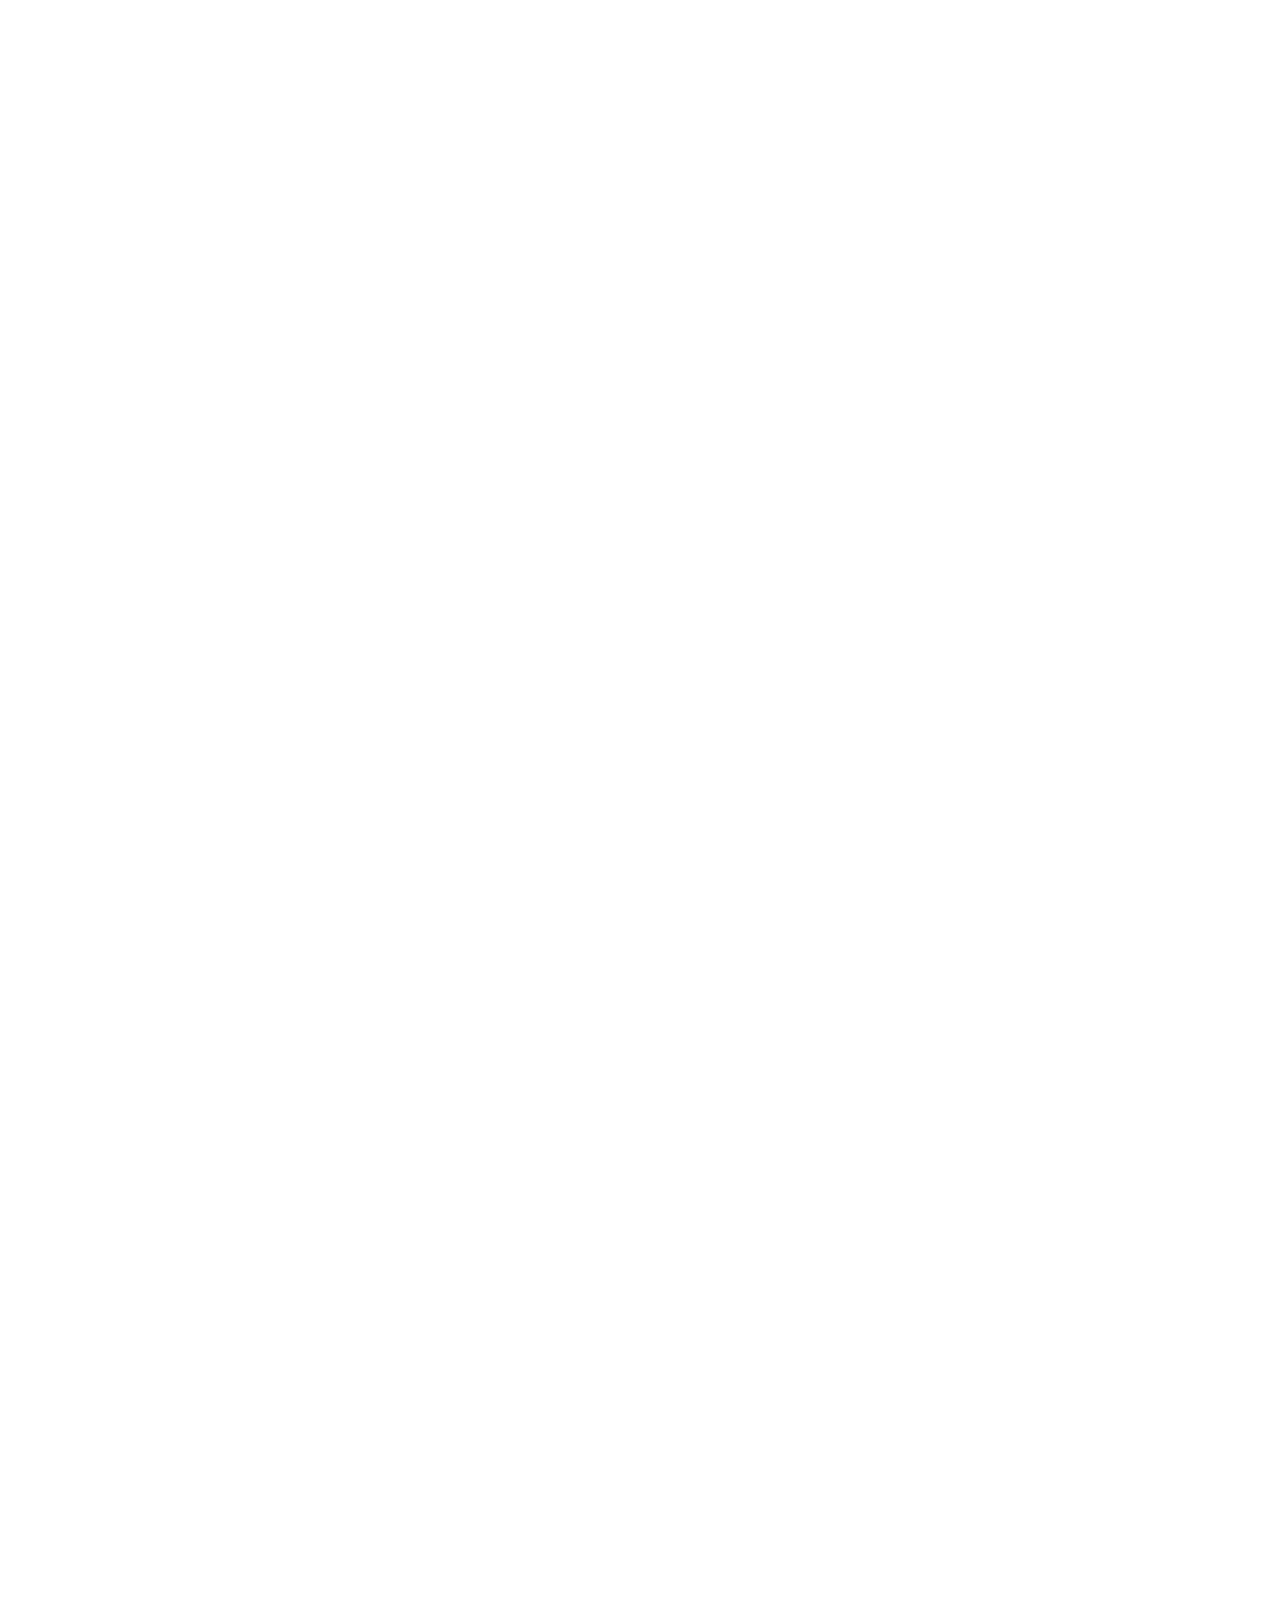
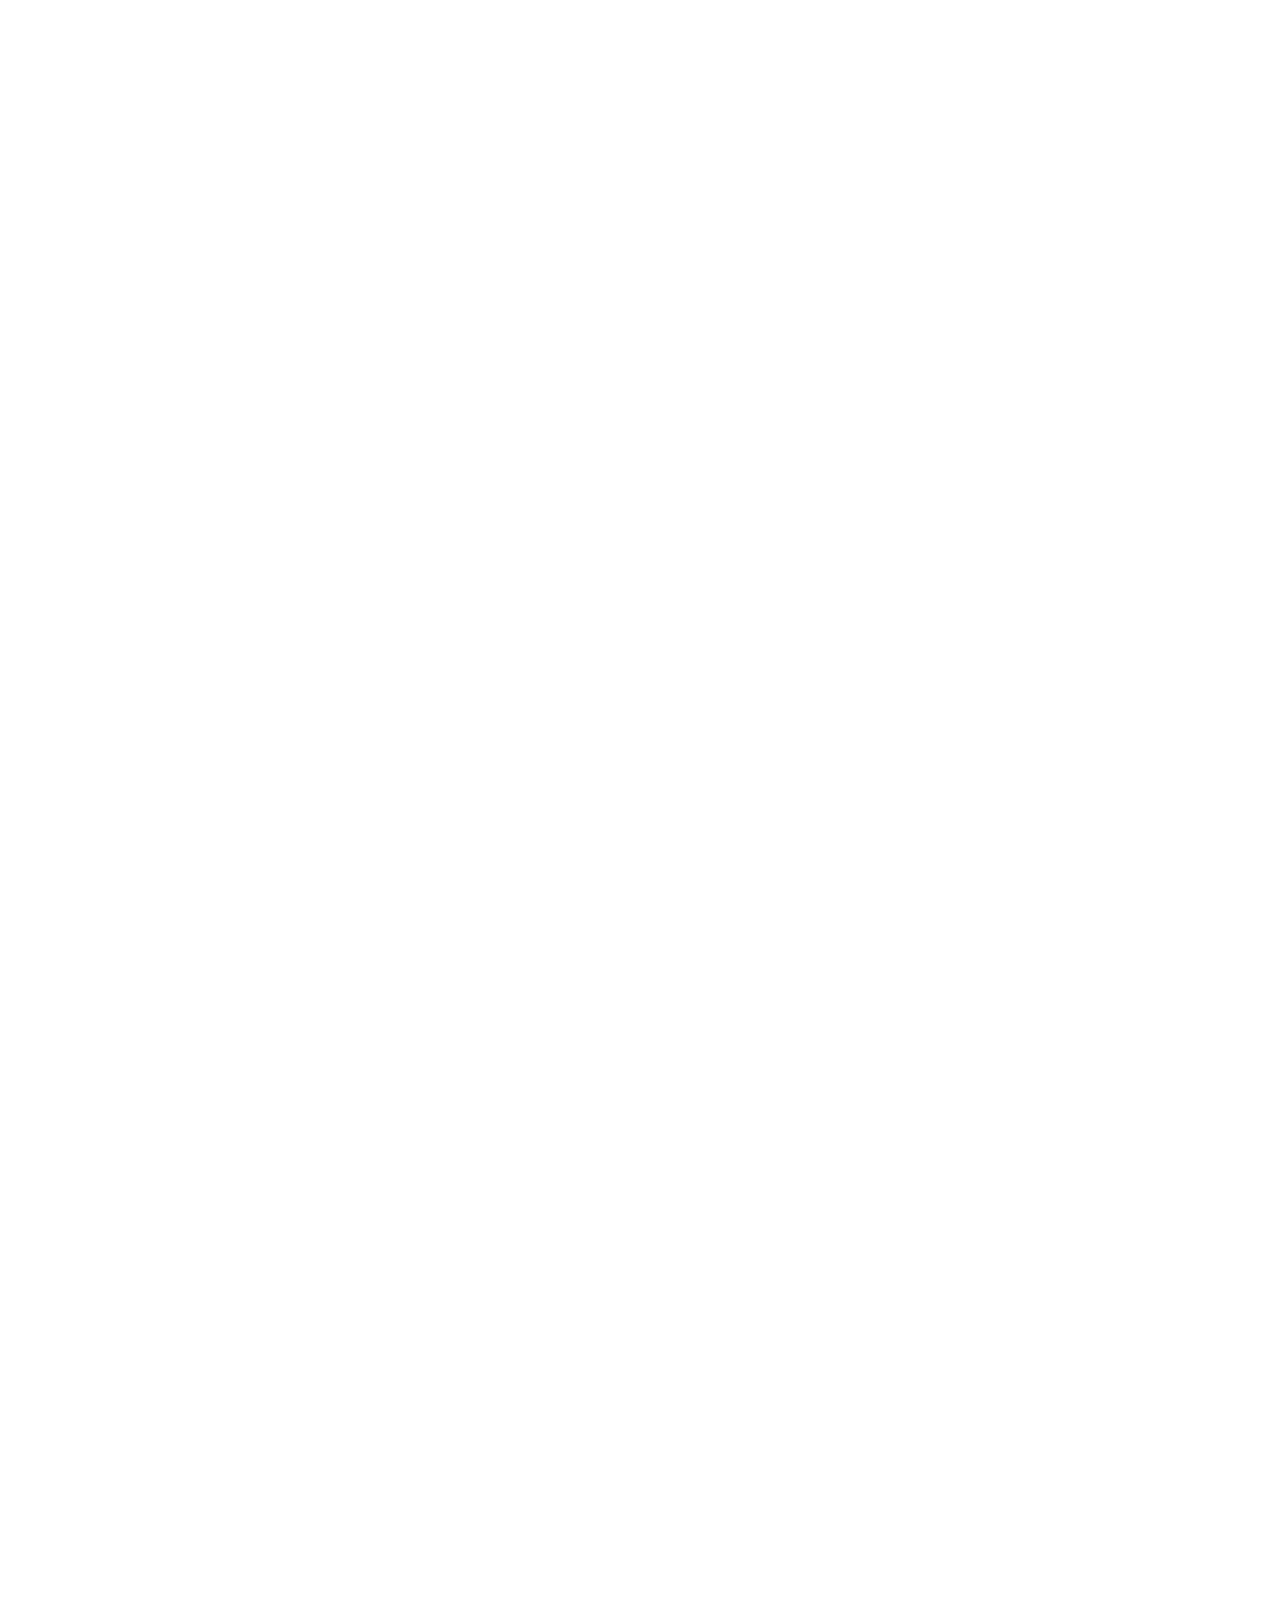
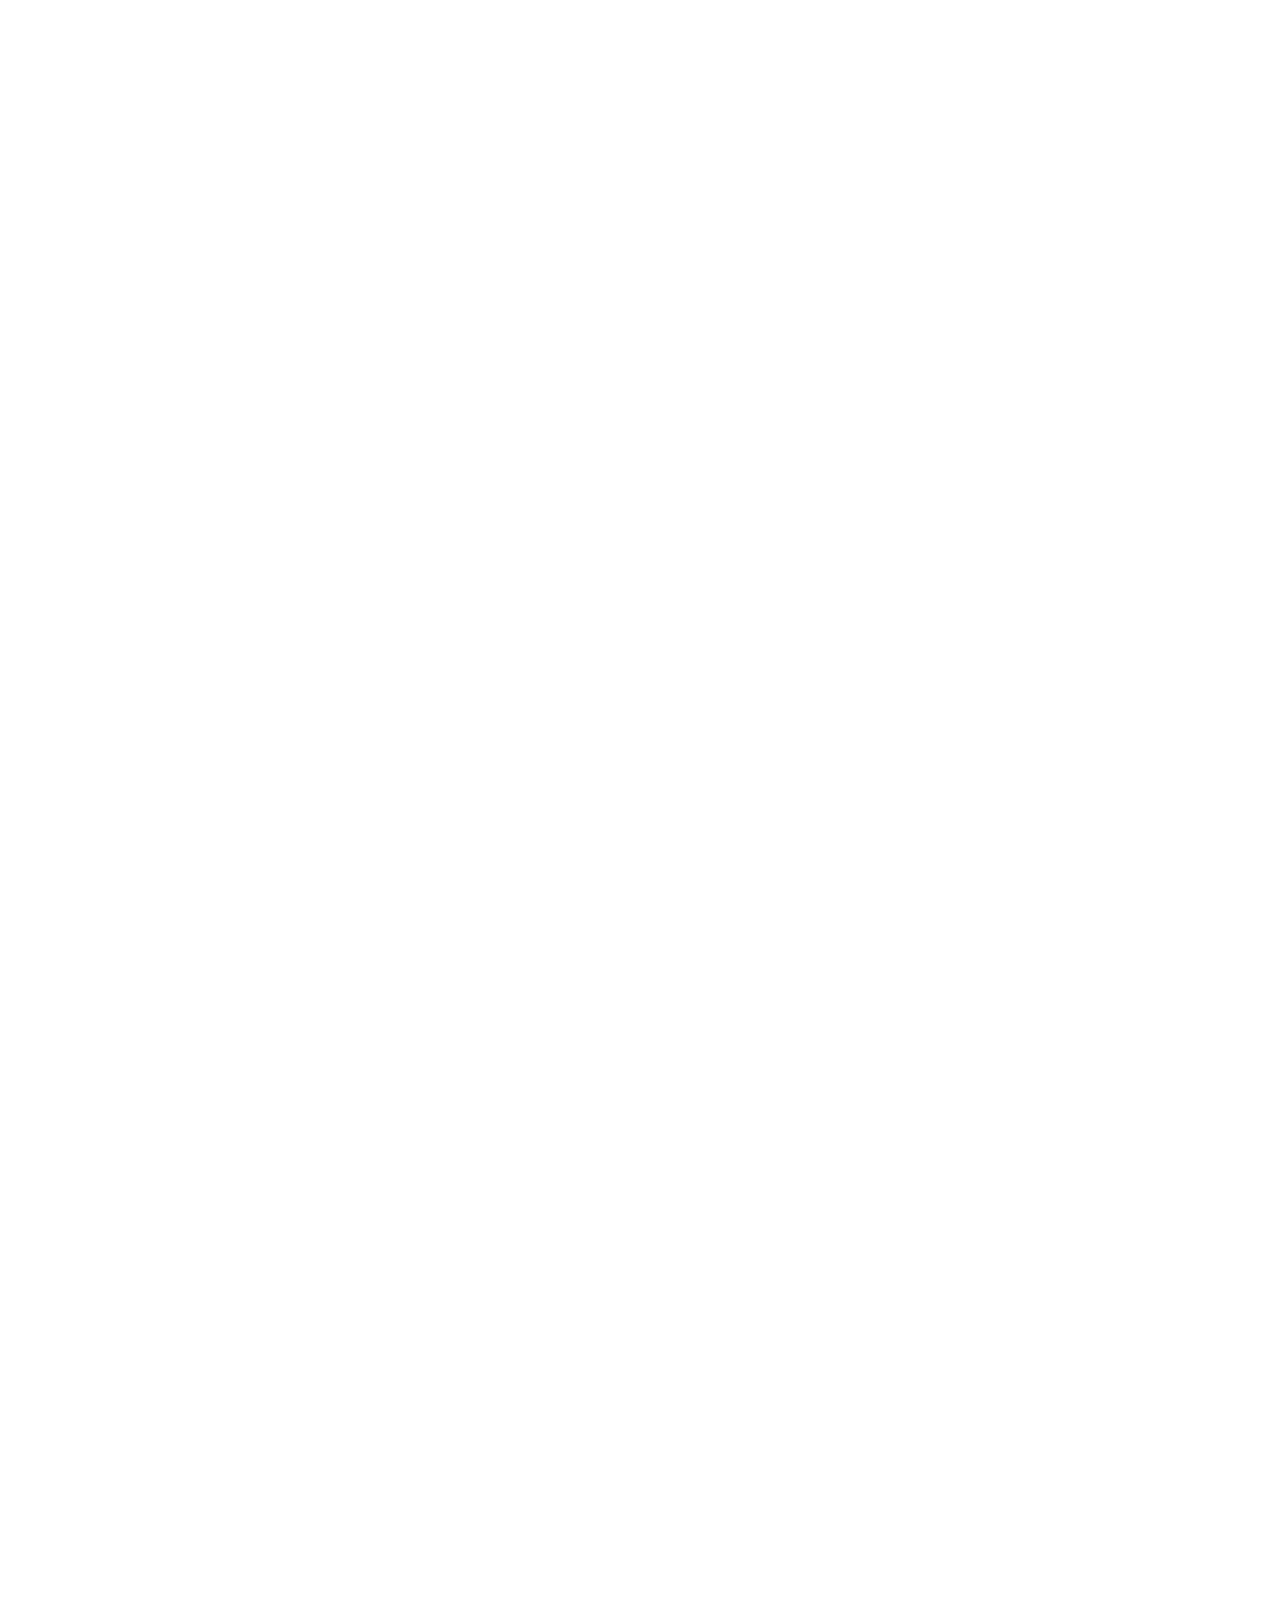
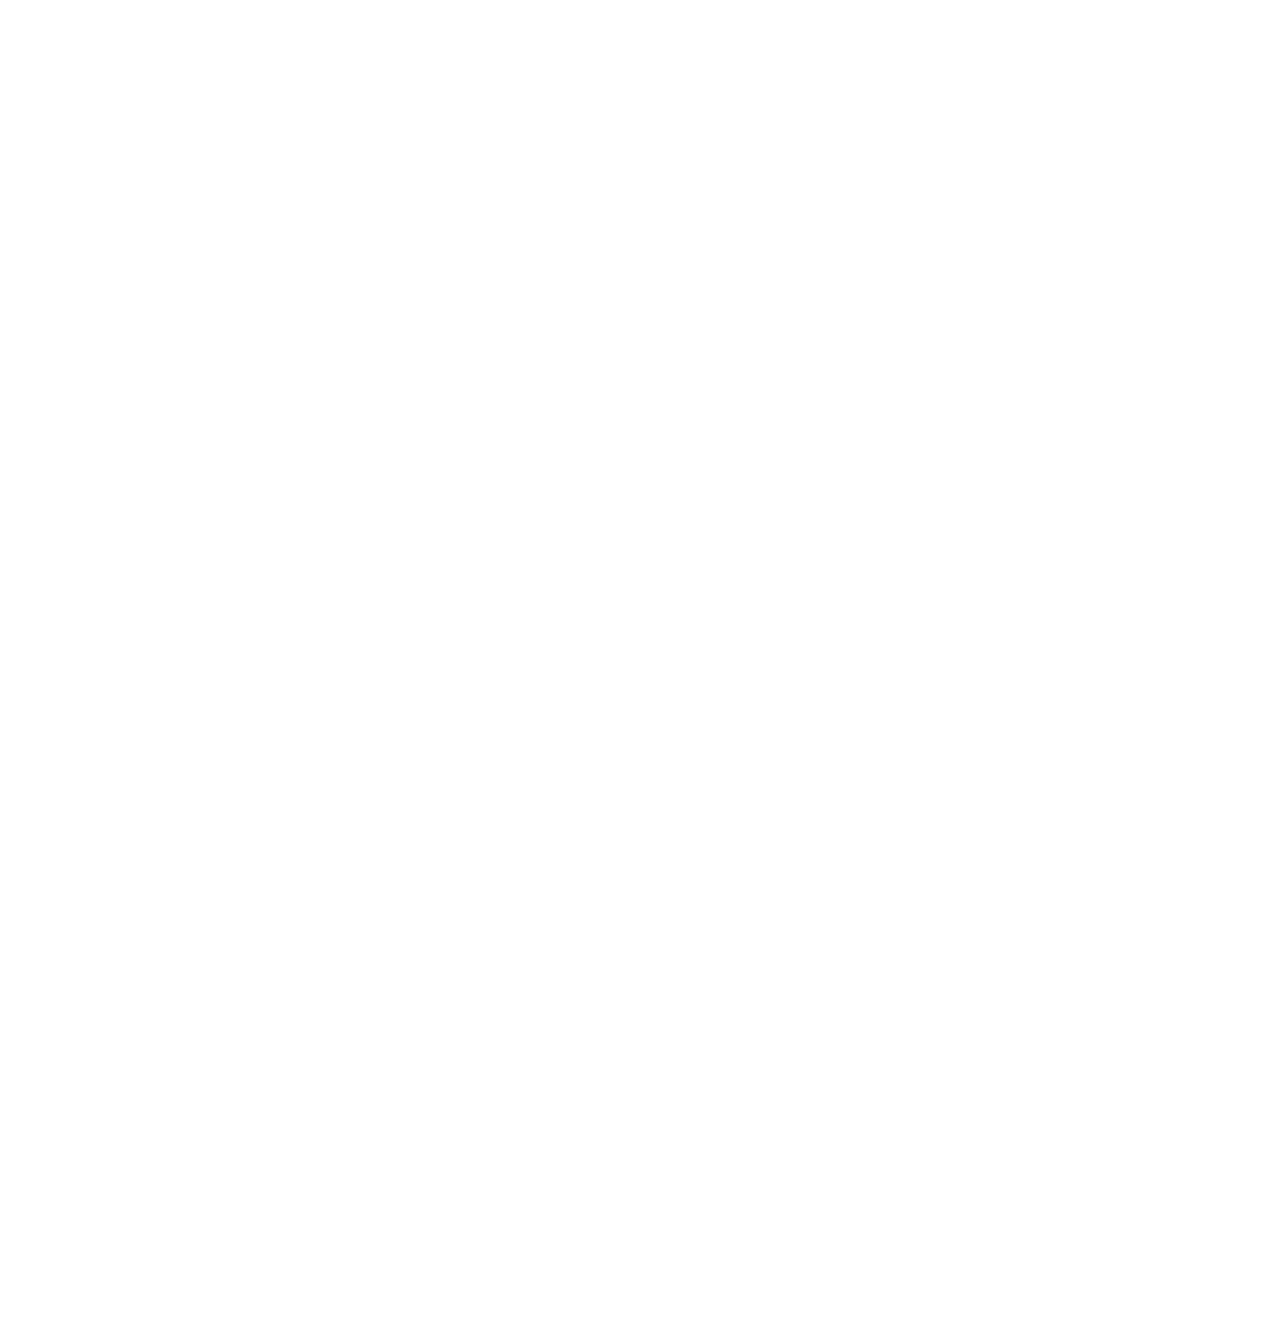
==== commit 262715bc: "Fixed an error where netlify couldnt find inex.html" ====
--- a/index.html
+++ b/index.html
@@ -1,299 +1,345 @@
 <!DOCTYPE html>
 <html lang="en">
-
 <head>
-    <meta charset="utf-8">
-    <meta http-equiv="X-UA-Compatible" content="IE=edge">
-    <meta name="viewport" content="width=device-width, initial-scale=1">
-    <!-- The above 3 meta tags *must* come first in the head; any other head content must come *after* these tags -->
-    <title>Box personal portfolio Template</title>
-    <link rel="icon" href="img/fav.png" type="image/x-icon">
-
-    <!-- Bootstrap -->
-    <link href="css/bootstrap.min.css" rel="stylesheet">
-    <link href="ionicons/css/ionicons.min.css" rel="stylesheet">
-
-    <!-- main css -->
-    <link href="css/style.css" rel="stylesheet">
-
-
-    <!-- modernizr -->
-    <script src="js/modernizr.js"></script>
-
-    <!-- HTML5 shim and Respond.js for IE8 support of HTML5 elements and media queries -->
-    <!-- WARNING: Respond.js doesn't work if you view the page via file:// -->
-    <!--[if lt IE 9]>
-      <script src="https://oss.maxcdn.com/html5shiv/3.7.2/html5shiv.min.js"></script>
-      <script src="https://oss.maxcdn.com/respond/1.4.2/respond.min.js"></script>
-    <![endif]-->
+	<title>Information On CoronaVirus</title>
+	<!-- META TAGS -->
+	<meta charset="utf-8">
+	<meta name="viewport" content="width=device-width, initial-scale=1, maximum-scale=1">
+	<link rel="shortcut icon" type="image/x-icon" href="assets/img/favicon.ico">
+	<meta name="author" content="Tanislav Robert">
+	<meta name="description" content="KARMO is a creative and modern template for digital agencies">
+
+	<!-- STYLES -->
+	<link rel="stylesheet" href="assets/css/bootstrap.min.css">
+	<link rel="stylesheet" href="assets/css/flexslider.css">
+	<link rel="stylesheet" href="assets/css/animsition.min.css">
+	<link rel="stylesheet" href="assets/css/style.css">
+	<link rel="stylesheet" href="assets/css/owl.carousel.css">
+	<link rel="stylesheet" href="assets/css/owl.theme.css">
+
+	<!-- Fontawesome -->
+	<link rel="stylesheet" href="https://maxcdn.bootstrapcdn.com/font-awesome/4.6.1/css/font-awesome.min.css">
+	<link rel="stylesheet" href="https://cdn.linearicons.com/free/1.0.0/icon-font.min.css">
 </head>
 
-<body>
-
-    <!-- Preloader -->
-    <div id="preloader">
-        <div class="pre-container">
-            <div class="spinner">
-                <div class="double-bounce1"></div>
-                <div class="double-bounce2"></div>
+<body class="animsition">
+	<!-- Border -->
+	<span class="frame-line top-frame visible-lg"></span>
+	<span class="frame-line right-frame visible-lg"></span>
+	<span class="frame-line bottom-frame visible-lg"></span>
+	<span class="frame-line left-frame visible-lg"></span>
+	<!-- HEADER  -->
+	<header class="main-header">
+		<div class="container-fluid">
+				<!-- box header -->
+				<div class="box-header">
+						<div class="box-logo">
+								<a href="index.html"></a>
+						</div>
+						<!-- box-nav -->
+						<a class="box-primary-nav-trigger" href="#0">
+								<span class="box-menu-icon"></span>
+						</a>
+						<!-- box-primary-nav-trigger -->
+				</div>
+				<!-- end box header -->
+
+				<!-- nav -->
+				<nav>
+						<ul class="box-primary-nav">
+								<li class="box-label">COVID-19 Tracker</li>
+
+								<li><a href="index.html">Charts</a> <i class="lnr lnr-home"></i></li>
+								<li><a href="symptoms.html">Symptoms</a></li>
+								<li><a href="precautions.html">Precautions</a></li>
+								<li><a href="contact.html">Emergency Contacts</a></li>
+						</ul>
+				</nav>
+				<!-- end nav -->
+
+				<!-- box-intro -->
+				<section class="box-intro bg-film">
+						<div class="table-cell">
+								<h1>INFORMATION ON COVID-19</h1>
+
+						</div>
+
+						<div class="mouse">
+								<div class="scroll"></div>
+						</div>
+				</section>
+				<!-- end box-intro -->
+		</div>
+	</header>
+
+	
+	<!-- Tracking Section -->
+	<section id="pricing" class="pricing mbr-box mbr-section mbr-section--relative mbr-section--full-height mbr-section--bg-adapted">
+		<div class="container">
+			<div class="row">
+				<div class="col-md-8 col-md-offset-2 col-sm-12">
+					<div class="row center">
+						<div class="section-title mb-100 marginLRUpper">
+							<div class="process-numbers">COVID-19</div>
+							<h2>TRACKING</h2>
+							<p class="module-subtitle marginLRBottom">Tip: Hover and click on the chart to select a country or a region and get the data <br>specific to the region</p>
+						</div>
+					</div>
+				</div>
+			</div>
+
+			<div class="row center shadowLU marginLR">
+				<div class="col-md-6 col-sm-6 col-xs-12">
+					<div class="pricing_plan paddingB">
+						<div class="plan_title"><h6>COVID-19 On World Map</h6></div>
+						<div class="plan_price resp-container">
+							<iframe class="resp-iframe" src="https://public.domo.com/cards/bWxVg" width="100%" height="100%" marginheight="0" marginwidth="0" frameborder="0"></iframe>
             </div>
+				<!--		<ul class="list">
+							<li>Lorem Ipsum is simply dummy text of the printing and typesetting industry</li>
+							<li><strong>Three</strong>year support & updates</li>
+						</ul>
+						<a href="blog-inner.html" class="default-btn"> See More <i class="fa fa-angle-double-right" aria-hidden="true"></i></a>
+                -->
+					</div>
+				</div>
+
+				<div class="col-md-6 col-sm-6 col-xs-12">
+					<div class="pricing_plan paddingB">
+						<div class="plan_title"><h6>Total Confirmed Cases</h6></div>
+						<div class="plan_price resp-container">
+							<iframe class="resp-iframe" src="https://public.domo.com/cards/dwoBJ" width="100%" height="100%" marginheight="0" marginwidth="0" frameborder="0"></iframe>
+            </div>
+				<!--		<ul class="list">
+							<li>Lorem Ipsum is simply dummy text of the printing and typesetting industry</li>
+							<li><strong>Two</strong>year support & updates</li>
+						</ul>
+						<a href="blog-inner.html" class="default-btn"> See More <i class="fa fa-angle-double-right" aria-hidden="true"></i></a>
+                -->
+					</div>
+				</div>
+            </div>
+            <div class="row center shadowLU margintop marginLR">
+				<div class="col-md-6 col-sm-6 col-xs-12">
+						<div class="pricing_plan paddingB">
+						<div class="plan_title"><h6>COVID-19 On US Map</h6></div>
+						<div class="plan_price resp-container">
+							<iframe class="resp-iframe" src="https://public.domo.com/cards/axpDJ" width="100%" height="100%" marginheight="0" marginwidth="0" frameborder="0"></iframe>
+            			</div>
+				<!--		<ul class="list">
+							<li>Lorem Ipsum is simply dummy text of the printing and typesetting industry</li>
+							<li><strong>Three</strong>year support & updates</li>
+						</ul>
+						<a href="blog-inner.html" class="default-btn"> See More <i class="fa fa-angle-double-right" aria-hidden="true"></i></a>
+                -->
+						</div>
+				</div>
+                <div class="col-md-6 col-sm-6 col-xs-12 ">
+					<div class="pricing_plan paddingB">
+						<div class="plan_title"><h6>US New Cases</h6></div>
+						<div class="plan_price resp-container">
+							<iframe class="resp-iframe" src="https://public.domo.com/cards/azrGr" width="100%" height="100%" marginheight="0" marginwidth="0" frameborder="0"></iframe>
+            			</div>
+				<!--		<ul class="list">
+							<li>Lorem Ipsum is simply dummy text of the printing and typesetting industry</li>
+							<li><strong>Three</strong>year support & updates</li>
+						</ul>
+						<a href="blog-inner.html" class="default-btn"> See More <i class="fa fa-angle-double-right" aria-hidden="true"></i></a>
+                -->
+					</div>
+				</div>
+			</div>
+            <div class="row center shadowLU margintop marginLR">
+				<div class="col-md-6 col-sm-6 col-xs-12">
+						<div class="pricing_plan paddingB">
+						<div class="plan_title"><h6>Daily Cases</h6></div>
+						<div class="plan_price resp-container">
+							<iframe class="resp-iframe" src="https://public.domo.com/cards/avnAV" width="100%" height="100%" marginheight="0" marginwidth="0" frameborder="0"></iframe>
+            			</div>
+				<!--		<ul class="list">
+							<li>Lorem Ipsum is simply dummy text of the printing and typesetting industry</li>
+							<li><strong>Three</strong>year support & updates</li>
+						</ul>
+						<a href="blog-inner.html" class="default-btn"> See More <i class="fa fa-angle-double-right" aria-hidden="true"></i></a>
+                -->
+						</div>
+				</div>
+                <div class="col-md-6 col-sm-6 col-xs-12 ">
+					<div class="pricing_plan paddingB">
+						<div class="plan_title"><h6>Line Graph of Total Activity</h6></div>
+						<div class="plan_price resp-container">
+							<iframe class="resp-iframe" src="https://public.domo.com/cards/aMk4Q" width="100%" height="100%" marginheight="0" marginwidth="0" frameborder="0"></iframe>
+            			</div>
+				<!--		<ul class="list">
+							<li>Lorem Ipsum is simply dummy text of the printing and typesetting industry</li>
+							<li><strong>Three</strong>year support & updates</li>
+						</ul>
+						<a href="blog-inner.html" class="default-btn"> See More <i class="fa fa-angle-double-right" aria-hidden="true"></i></a>
+                -->
+					</div>
+				</div>
+			</div>
+            <div class="row center shadowLU margintop marginLR">
+				<div class="col-md-6 col-sm-6 col-xs-12">
+						<div class="pricing_plan paddingB">
+						  <div class="plan_title"><h6>Recovery Rate</h6></div>
+						  <div class="plan_price resp-container">
+							 <iframe class="resp-iframe" src="https://public.domo.com/cards/dNl4L" width="100%" height="100%" marginheight="0" marginwidth="0" frameborder="0"></iframe>
+            			 </div>
+				<!--		<ul class="list">
+							<li>Lorem Ipsum is simply dummy text of the printing and typesetting industry</li>
+							<li><strong>Three</strong>year support & updates</li>
+						</ul>
+						<a href="blog-inner.html" class="default-btn"> See More <i class="fa fa-angle-double-right" aria-hidden="true"></i></a>
+                -->
+						</div>
+				</div>
+                <div class="col-md-6 col-sm-6 col-xs-12 ">
+					<div class="pricing_plan paddingB">
+						<div class="plan_title"><h6>Total Cases by Country</h6></div>
+						<div class="plan_price resp-container">
+							<iframe class="resp-iframe" src="https://public.domo.com/cards/eEY5N" width="100%" height="100%" marginheight="0" marginwidth="0" frameborder="0"></iframe>
+            			</div>
+				<!--		<ul class="list">
+							<li>Lorem Ipsum is simply dummy text of the printing and typesetting industry</li>
+							<li><strong>Three</strong>year support & updates</li>
+						</ul>
+						<a href="blog-inner.html" class="default-btn"> See More <i class="fa fa-angle-double-right" aria-hidden="true"></i></a>
+                -->
+					</div>
+				</div>
+			</div>
+            <div class="row center shadowLU margintop marginLR">
+				<div class="col-md-6 col-sm-6 col-xs-12">
+						<div class="pricing_plan paddingB">
+						<div class="plan_title"><h6>Tabulated Conutry-Wise Info </h6></div>
+						<div class="plan_price resp-container">
+							<iframe class="resp-iframe" src="https://public.domo.com/cards/dJ45D" width="100%" height="100%" marginheight="0" marginwidth="0" frameborder="0"></iframe>
+            			</div>
+				<!--		<ul class="list">
+							<li>Lorem Ipsum is simply dummy text of the printing and typesetting industry</li>
+							<li><strong>Three</strong>year support & updates</li>
+						</ul>
+						<a href="blog-inner.html" class="default-btn"> See More <i class="fa fa-angle-double-right" aria-hidden="true"></i></a>
+                -->
+						</div>
+				</div>
+                <div class="col-md-6 col-sm-6 col-xs-12 ">
+					<div class="pricing_plan paddingB">
+						<div class="plan_title"><h6>Tabulated Info for US</h6></div>
+						<div class="plan_price resp-container">
+							<iframe class="resp-iframe" src="https://public.domo.com/cards/aAR5B" width="100%" height="100%" marginheight="0" marginwidth="0" frameborder="0"></iframe>
+            			</div>
+				<!--		<ul class="list">
+							<li>Lorem Ipsum is simply dummy text of the printing and typesetting industry</li>
+							<li><strong>Three</strong>year support & updates</li>
+						</ul>
+						<a href="blog-inner.html" class="default-btn"> See More <i class="fa fa-angle-double-right" aria-hidden="true"></i></a>
+                -->
+					</div>
+				</div>
+			</div>
         </div>
-    </div>
-    <!-- end Preloader -->
-
-    <div class="container-fluid">
-        <!-- box header -->
-        <header class="box-header">
-            <div class="box-logo">
-                <a href="index.html"><img src="img/logo.png" width="80" alt="Logo"></a>
+		</div>
+	</section>
+
+	<!-- Testimonials -->
+	<!-- Contact -->
+	<section id="contact" class="contact mbr-box mbr-section mbr-section--relative mbr-section--bg-adapted">
+		<div class="container">
+			<div id="Part" class="col-md-6 col-sm-12">
+				<div class="row center">
+                    <div class="ctaboxL">
+					<h4> Do your part</h4>
+						<p class="libre-text mt-50">
+							You can help save people and yourself by staying inside. Avoid contact with other people and only leave the house when absolutely necessary.
+						</p>
+
+					<a href="contact.html" class="default-btn"> LEARN MORE <i class="fa fa-angle-double-right" aria-hidden="true"></i></a>
+                        </div>
+				</div>
+			</div>
+
+			<!-- Subscribe block -->
+			<div class=" col-md-6 col-sm-12">
+				<div class="row center">
+					<div class="ctaboxR">
+						<h4>DONATE</h4>
+						<p class="libre-text mt-50">
+							Donate to WHO COVID-19 repsponse fund and help the doctors, nurses and all the other frontline workers.<br> &nbsp;
+						</p>
+		                  <a href="https://covid19responsefund.org/" target="_blank" class="default-btn"> DONATE NOW<i class="fa fa-angle-double-right" aria-hidden="true"></i></a>
+					</div>
+				</div>
+			</div>
+		</div>
+	</section>
+
+	<!-- Footer -->
+	<footer class="main-footer">
+		<svg preserveAspectRatio="none" viewBox="0 0 100 102" height="100" width="100%" version="1.1" xmlns="http://www.w3.org/2000/svg" class="svgcolor-light">
+			<path d="M0 0 L50 100 L100 0 Z" fill="#fff" stroke="#fff"></path>
+		</svg>
+            <div class="container">
+                <div class="row mt-100 mb-50 footer-widgets">
+                </div><!-- .row -->
             </div>
-            <!-- box-nav -->
-            <a class="box-primary-nav-trigger" href="#0">
-                <span class="box-menu-text">Menu</span><span class="box-menu-icon"></span>
-            </a>
-            <!-- box-primary-nav-trigger -->
-        </header>
-        <!-- end box header -->
-
-        <!-- nav -->
-        <nav>
-            <ul class="box-primary-nav">
-                <li class="box-label">About me</li>
-
-                <li><a href="index.html">Intro</a> <i class="ion-ios-circle-filled color"></i></li>
-                <li><a href="about.html">About me</a></li>
-                <li><a href="services.html">services</a></li>
-                <li><a href="portfolio.html">portfolio</a></li>
-                <li><a href="contact.html">contact me</a></li>
-
-
-
-                <li class="box-label">Follow me</li>
-
-                <li class="box-social"><a href="#0"><i class="ion-social-facebook"></i></a></li>
-                <li class="box-social"><a href="#0"><i class="ion-social-instagram-outline"></i></a></li>
-                <li class="box-social"><a href="#0"><i class="ion-social-twitter"></i></a></li>
-                <li class="box-social"><a href="#0"><i class="ion-social-dribbble"></i></a></li>
-            </ul>
-        </nav>
-        <!-- end nav -->
-
-        <!-- box-intro -->
-        <section class="box-intro">
-            <div class="table-cell">
-                <h1 class="box-headline letters rotate-2">
-                    <span class="box-words-wrapper">
-                        <b class="is-visible">design.</b>
-                        <b>&nbsp;coding.</b>
-                        <b>graphic.</b>
-                    </span>
-		        </h1>
-                <h5>everything you need to build your personal portfolio</h5>
-            </div>
-
-            <div class="mouse">
-                <div class="scroll"></div>
-            </div>
-        </section>
-        <!-- end box-intro -->
-    </div>
-
-    <!-- portfolio div -->
-    <div class="portfolio-div">
-        <div class="portfolio">
-            <div class="no-padding portfolio_container">
-                <!-- single work -->
-                <div class="col-md-3 col-sm-6  fashion logo">
-                    <a href="single-project.html" class="portfolio_item">
-                        <img src="http://placehold.it/1000x1000" alt="image" class="img-responsive" />
-                        <div class="portfolio_item_hover">
-                            <div class="portfolio-border clearfix">
-                                <div class="item_info">
-                                    <span>Mockups in seconds</span>
-                                    <em>Fashion / Logo</em>
-                                </div>
-                            </div>
-                        </div>
-                    </a>
-                </div>
-                <!-- end single work -->
-
-                <!-- single work -->
-                <div class="col-md-3 col-sm-6 ads graphics">
-                    <a href="single-project.html" class="portfolio_item">
-                        <img src="http://placehold.it/1000x1000" alt="image" class="img-responsive" />
-                        <div class="portfolio_item_hover">
-                            <div class="portfolio-border clearfix">
-                                <div class="item_info">
-                                    <span>Floating mockups</span>
-                                    <em>Ads / Graphics</em>
-                                </div>
-                            </div>
-                        </div>
-                    </a>
-                </div>
-                <!-- end single work -->
-
-                <!-- single work -->
-                <div class="col-md-6 col-sm-12 photography">
-                    <a href="single-project.html" class="portfolio_item">
-                        <img src="http://placehold.it/1000x1000" alt="image" class="img-responsive" />
-                        <div class="portfolio_item_hover">
-                            <div class="portfolio-border clearfix">
-                                <div class="item_info">
-                                    <span>Photorealistic smartwatch</span>
-                                    <em>Photography</em>
-                                </div>
-                            </div>
-                        </div>
-                    </a>
-                </div>
-                <!-- end single work -->
-
-                <!-- single work -->
-                <div class="col-md-3 col-sm-6 fashion ads">
-                    <a href="single-project.html" class="portfolio_item">
-                        <img src="http://placehold.it/1000x1000" alt="image" class="img-responsive" />
-                        <div class="portfolio_item_hover">
-                            <div class="portfolio-border clearfix">
-                                <div class="item_info">
-                                    <span>Held by hands</span>
-                                    <em>Fashion / Ads</em>
-                                </div>
-                            </div>
-                        </div>
-                    </a>
-                </div>
-                <!-- end single work -->
-
-                <!-- single work -->
-                <div class="col-md-3 col-sm-6 graphics ads">
-                    <a href="single-project.html" class="portfolio_item">
-                        <img src="http://placehold.it/1000x1000" alt="image" class="img-responsive" />
-                        <div class="portfolio_item_hover">
-                            <div class="portfolio-border clearfix">
-                                <div class="item_info">
-                                    <span>Mobile devices</span>
-                                    <em>Graphics / Ads</em>
-                                </div>
-                            </div>
-                        </div>
-                    </a>
-                </div>
-                <!-- end single work -->
-
-                <!-- single work -->
-                <div class="col-md-6 col-sm-12 photography">
-                    <a href="single-project.html" class="portfolio_item">
-                        <img src="http://placehold.it/1000x1000" alt="image" class="img-responsive" />
-                        <div class="portfolio_item_hover">
-                            <div class="portfolio-border clearfix">
-                                <div class="item_info">
-                                    <span>Photorealistic smartwatch</span>
-                                    <em>Photography</em>
-                                </div>
-                            </div>
-                        </div>
-                    </a>
-                </div>
-                <!-- end single work -->
-
-                <!-- single work -->
-                <div class="col-md-3 col-sm-6 graphics ads">
-                    <a href="single-project.html" class="portfolio_item">
-                        <img src="http://placehold.it/1000x1000" alt="image" class="img-responsive" />
-                        <div class="portfolio_item_hover">
-                            <div class="portfolio-border clearfix">
-                                <div class="item_info">
-                                    <span>Mobile devices</span>
-                                    <em>Graphics / Ads</em>
-                                </div>
-                            </div>
-                        </div>
-                    </a>
-                </div>
-                <!-- end single work -->
-
-                <!-- single work -->
-                <div class="col-md-3 col-sm-6 graphics ads">
-                    <a href="single-project.html" class="portfolio_item">
-                        <img src="http://placehold.it/1000x1000" alt="image" class="img-responsive" />
-                        <div class="portfolio_item_hover">
-                            <div class="portfolio-border clearfix">
-                                <div class="item_info">
-                                    <span>Mobile devices</span>
-                                    <em>Graphics / Ads</em>
-                                </div>
-                            </div>
-                        </div>
-                    </a>
-                </div>
-                <!-- end single work -->
-
-                <!-- single work -->
-                <div class="col-md-3 col-sm-6 graphics ads">
-                    <a href="single-project.html" class="portfolio_item">
-                        <img src="http://placehold.it/1000x1000" alt="image" class="img-responsive" />
-                        <div class="portfolio_item_hover">
-                            <div class="portfolio-border clearfix">
-                                <div class="item_info">
-                                    <span>Mobile devices</span>
-                                    <em>Graphics / Ads</em>
-                                </div>
-                            </div>
-                        </div>
-                    </a>
-                </div>
-                <!-- end single work -->
-
-                <!-- single work -->
-                <div class="col-md-3 col-sm-6 graphics ads">
-                    <a href="single-project.html" class="portfolio_item">
-                        <img src="http://placehold.it/1000x1000" alt="image" class="img-responsive" />
-                        <div class="portfolio_item_hover">
-                            <div class="portfolio-border clearfix">
-                                <div class="item_info">
-                                    <span>Mobile devices</span>
-                                    <em>Graphics / Ads</em>
-                                </div>
-                            </div>
-                        </div>
-                    </a>
-                </div>
-                <!-- end single work -->
-            </div>
-            <!-- end portfolio_container -->
-        </div>
-        <!-- portfolio -->
-    </div>
-    <!-- end portfolio div -->
-
-    <!-- footer -->
-    <footer>
-        <div class="container-fluid">
-           Shared by <i class="fa fa-love"></i><a href="https://bootstrapthemes.co">BootstrapThemes</a>
-        </div>
-    </footer>
-    <!-- end footer -->
-
-    <!-- back to top -->
-    <a href="#0" class="cd-top"><i class="ion-android-arrow-up"></i></a>
-    <!-- end back to top -->
-
-
-
-    <!-- jQuery -->
-    <script src="js/jquery-2.1.1.js"></script>
-    <!--  plugins -->
-    <script src="js/bootstrap.min.js"></script>
-    <script src="js/menu.js"></script>
-    <script src="js/animated-headline.js"></script>
-    <script src="js/isotope.pkgd.min.js"></script>
-
-
-    <!--  custom script -->
-    <script src="js/custom.js"></script>
-
+	</footer>
+
+	<!-- SCRIPTS -->
+	<script type="text/javascript" src="assets/js/jquery-2.2.3.min.js"></script>
+	<script type="text/javascript" src="assets/js/animated-headline.js"></script>
+	<script type="text/javascript" src="assets/js/menu.js"></script>
+	<script type="text/javascript" src="assets/js/modernizr.js"></script>
+	<script type="text/javascript" src="assets/js/isotope.pkgd.min.js"></script>
+	<script type="text/javascript" src="assets/js/jquery.flexslider-min.js"></script>
+	<script type="text/javascript" src="assets/js/jquery.animsition.min.js"></script>
+	<script type="text/javascript" src="assets/js/init.js"></script>
+	<script type="text/javascript" src="assets/js/main.js"></script>
+	<script type="text/javascript" src="assets/js/smooth-scroll.js"></script>
+	<script type="text/javascript" src="assets/js/numscroller.js"></script>
+	<script type="text/javascript" src="assets/js/wow.min.js"></script>
+	<script type="text/javascript" src="assets/js/owl.carousel.min.js"></script>
+
+	<script type="text/javascript">
+		$(window).load(function() {
+			new WOW().init();
+
+			// initialise flexslider
+			$('.flexslider').flexslider({
+				animation: "fade",
+				directionNav: true,
+				controlNav: false,
+				keyboardNav: true,
+				slideToStart: 0,
+				animationLoop: true,
+				pauseOnHover: false,
+				slideshowSpeed: 4000,
+			});
+
+			smoothScroll.init();
+
+			// initialize isotope
+			var $container = $('.portfolio_container');
+			$container.isotope({
+				filter: '*',
+			});
+
+			$('.portfolio_filter a').click(function(){
+				$('.portfolio_filter .active').removeClass('active');
+				$(this).addClass('active');
+
+				var selector = $(this).attr('data-filter');
+				$container.isotope({
+					filter: selector,
+					animationOptions: {
+						duration: 500,
+						animationEngine : "jquery"
+					}
+				});
+				return false;
+			});
+		});
+	</script>
 </body>
-
-</html>+</html>
--- a/assets/css/style.css
+++ b/assets/css/style.css
@@ -0,0 +1,2543 @@
+/*
+// Table of contents //
+
+		Body
+	00.  General
+	01.  Header & footer
+	02.  Homepage slider
+	03.  About us
+	04.  Facts
+	05.  Services
+	06.  Portfolio
+	07.  Team
+	08.  Pricing
+	09.  Testimonials
+	10. Blog
+	11. Contact & Subscribe
+	12. Single Project
+	13. Services page
+	14. Contact page
+
+*/
+@import url(https://fonts.googleapis.com/css?family=Lato:400,900,300);
+@import 'https://fonts.googleapis.com/css?family=Cantarell:400,700';
+
+
+
+/* --------------------------------
+
+00.GENERAL STYLES
+
+-------------------------------- */
+
+
+*{
+	outline:0;padding: 0;margin:0;
+	-webkit-box-sizing:border-box;
+	        box-sizing:border-box;
+}
+
+body{
+
+		background: #fff;
+		color:#777;
+    font:400 14px/1.8 'Cantarell', sans-serif;
+		-webkit-font-smoothing: antialiased;
+    -moz-osx-font-smoothing: grayscale;
+    overflow-x: hidden;
+}
+
+/* #####  text  ##### */
+
+h1,h2,h3,h4,h5,h6{
+	color:#000;
+	font-family: 'Cantarell', sans-serif;
+}
+
+a:hover:after {
+    width: 50%;
+}
+a:hover, a:focus {
+    color: #000;
+    text-decoration: none;
+}
+
+ol, ul {
+    list-style: none;
+}
+
+p{
+    color: #777;
+    font-size: 15px;
+    font-weight: 300;
+}
+
+.lead{
+	color: #000;
+	font-size: 20px;
+}
+
+.libre-text{
+	font-family: "Cantarell", "Times New Roman",
+	sans-serif; font-size: 15px;
+}
+
+@media only screen and (max-width : 480px){
+	.libre-text{ font-size: 14px;
+		}
+	}
+
+.white-color{
+	color:white;
+}
+
+.green-text{
+	color:#7beec7;
+}
+
+.gray-text{
+	color:#ccc !important;
+}
+
+.white{
+	color:#fff;
+}
+
+.yellow{
+	color: #ffeedb !important;
+}
+
+.bolder {
+    font-weight: 900;
+    color:#ffeedb;
+}
+
+.uppercase{
+	text-transform: uppercase;
+}
+
+ul.social-icons li a:hover{
+	color:#7beec7;
+}
+
+
+.margintop{
+    margin-top: 3.5%;
+}
+
+.marginBottom{
+   margin-bottom: 3.5%; 
+}
+
+/*============iFrame mods==========*/
+
+.shadowLB{
+    border-radius: 20px;
+    -webkit-box-shadow: -53px 71px 153px -48px rgba(0,0,0,0.14);
+    -moz-box-shadow: -53px 71px 153px -48px rgba(0,0,0,0.14);
+    box-shadow: -53px 71px 153px -48px rgba(0,0,0,0.14);
+
+}
+
+.shadowRB{
+    border-radius: 20px;
+    -webkit-box-shadow: 24px 71px 90px -34px rgba(0,0,0,0.44);
+    -moz-box-shadow: 24px 71px 90px -34px rgba(0,0,0,0.44);
+    box-shadow: 24px 71px 90px -34px rgba(0,0,0,0.44);
+
+}
+
+.shadowLU{
+    border-radius: 20px;
+-webkit-box-shadow: -36px -10px 153px -48px rgba(0,0,0,0.44);
+-moz-box-shadow: -36px -10px 153px -48px rgba(0,0,0,0.44);
+box-shadow: -36px -10px 153px -48px rgba(0,0,0,0.44);
+}
+
+.shadowRU{
+    border-radius: 20px;
+-webkit-box-shadow: 36px -10px 153px -48px rgba(0,0,0,0.44);
+-moz-box-shadow: 36px -10px 153px -48px rgba(0,0,0,0.44);
+box-shadow: 36px -10px 153px -48px rgba(0,0,0,0.44);
+}
+
+.resp-container {
+    position: relative;
+    overflow: hidden;
+    padding-top: 106.25%;
+}
+
+.resp-iframe {
+    position: absolute;
+    top: 0;
+    left: 0;
+    width: 100%;
+    height: 100%;
+    border: 0;
+}
+
+.part{
+    padding-right: 2%;
+}
+
+.paddingB{
+    padding-bottom: 15%;
+    padding-top: 5%;
+}
+
+/* #####  diagram skills  ##### */
+
+.skills {
+	float:left;
+	clear:both;
+	width:100%;
+}
+
+.skills ul,
+.skills li {
+	display:block;
+	list-style:none;
+	margin:0;
+	padding:0;
+}
+
+.skills li {
+	float:right;
+	clear:both;
+	padding:0 15px;
+	height:35px;
+	line-height:35px;
+	color:#fff;
+	margin-bottom:1px;
+	font-size:17px;
+	letter-spacing: 1px;
+	text-transform: uppercase;
+}
+
+#diagram {
+	float:right;
+	width:600px;
+	height:600px;
+}
+
+.get {
+	display:none;
+}
+
+@media only screen and (max-width : 992px){
+
+	#diagram {
+
+	float:left;
+	width:700px;
+	height:600px;
+
+	}
+
+}
+
+@media only screen and (min-width : 992px){
+
+	#diagram {
+
+	float:right;
+	width:450px;
+	height:450px;
+
+	}
+
+}
+
+@media only screen and (min-width : 1200px){
+
+ 	#diagram {
+
+	float:right;
+	width:600px;
+	height:600px;
+	margin-top: -50px !important;
+
+	}
+}
+
+
+/* #####  sections  ##### */
+
+
+.section-overlay ~ .container {
+    position: relative;
+    z-index: 5;
+}
+
+section{
+	position: relative;
+}
+
+.section-overlay {
+	position: absolute;
+    width: 100%;
+    top: 0;
+    left: 0;
+    height: 100%;
+    z-index: 1;
+    background-image: url(../img/dot.gif);
+    opacity: 0.06;
+}
+
+.center {
+    text-align: center;
+}
+
+.right{
+	text-align: right;
+}
+
+.left{
+	text-align: left;
+}
+
+.mt-50{
+	margin-top: 50px;
+}
+.mt-100{
+	margin-top: 100px;
+}
+
+.mt-150{
+	margin-top: 150px;
+}
+
+.mb-50{
+	margin-bottom: 50px;
+}
+
+.mb-100{
+	margin-bottom: 100px;
+}
+
+.mb-150{
+	margin-bottom: 150px;
+}
+
+.mbr-box {
+    display: table;
+    width: 100%;
+}
+
+.mbr-section--bg-adapted {
+    background-attachment: scroll;
+    background-position: 50% 0;
+    background-repeat: no-repeat;
+    background-size: cover;
+}
+
+.mbr-section--full-height {
+    height: 100vh;
+}
+.mbr-section--fixed-size {
+    overflow: hidden;
+}
+.mbr-section--relative {
+    position: relative;
+}
+.mbr-section {
+    padding: 0 20px;
+}
+.mbr-parallax-background, .mbr-background {
+    background-attachment: fixed !important;
+    background-position: 50% 0;
+    background-repeat: no-repeat;
+    background-size: cover !important;
+}
+
+.mbr-background {
+  background-attachment: scroll !important;
+}
+
+
+/* #####  links, buttons  ##### */
+
+a{
+    text-decoration: none;
+    font-weight: 400;
+    color: #777;
+    -webkit-transition: all .2s ease-in-out;
+    transition: all .2s ease-in-out;
+}
+
+.btn-hero:hover:after {
+    width: 100%;
+ 	background-color: #000;
+}
+
+.btn-hero-white:hover:after {
+    width: 100%;
+}
+
+.default-btn {
+	position: relative;
+    display: inline-block;
+    -webkit-transition: all .3s ease-in-out;
+    transition: all .3s ease-in-out;
+    padding: 0 0 50px 0;
+    font-size: 14px;
+    letter-spacing: 1px;
+    margin-top: 70px;
+    font-weight: 400;
+}
+
+.default-btn i {
+    opacity: 0;
+    position: absolute;
+    font-size: 25px;
+    -webkit-transition: all .3s ease-in-out;
+    transition: all .3s ease-in-out;
+    right: 30px;
+    top: 0;
+    color:#ccc;
+}
+.gray-btn{
+		color: #777 !important;
+    text-transform: uppercase;
+    font-weight: 400;
+    font-size: 12px !important;
+}
+
+.default-btn:hover i {
+    opacity: 1;
+    right: -30px;
+}
+
+.default-btn:hover:after {
+    width: 100%;
+}
+
+.default-btn:after {
+    content: "";
+    position: absolute;
+    top: 27px;
+    left: 0;
+    width: 50%;
+    height: 2px;
+    background-color: #ccc;
+    -webkit-transition: all .3s ease-in-out;
+    transition: all .3s ease-in-out;
+}
+
+.btn-hero-white:after {
+    content: "";
+    position: absolute;
+    top: 27px;
+    left: 0;
+    width: 50%;
+    height: 2px;
+    background-color: #fff;
+    -webkit-transition: all .3s ease-in-out;
+    transition: all .3s ease-in-out;
+}
+
+.white:hover {
+    color: #fff;
+    text-decoration: none;
+}
+
+
+/*section's titles*/
+
+.module-subtitle {
+    text-transform: none !important;
+    color: #000;
+    font-family: "Cantarell", "Times New Roman", sans-serif;
+    text-align: center;
+    font-size: 20px;
+    margin-bottom: 50px;
+}
+
+.module-title-large{
+		font-size: 60px;
+		font-weight: 400 !important;
+		text-transform: uppercase;
+    letter-spacing: 10px;
+    text-align: center;
+    margin-bottom: 35px;
+}
+
+@media only screen and (max-width : 480px){
+
+ 	.module-title-large{
+    	font-size: 25px;
+    	font-weight: 400 !important;
+    	text-transform: uppercase;
+    	text-align: center;
+    	margin-bottom: 0px;
+    	margin-top: 0px;
+	}
+
+	.module-subtitle {
+    	text-align: center;
+    	margin: 15px 0 15px;
+    	font-size: 14px;
+	}
+
+	.module-description {
+    text-align: left !important;
+    margin-bottom: 0px !important;
+    line-height: 1.4;
+	}
+
+	.up-title {
+    letter-spacing: 2px !important;
+    font-size: 13px !important;
+	}
+}
+
+.module-description {
+    text-align: center;
+    margin-bottom: 70px;
+}
+
+.up-title {
+    text-align: center;
+    font-weight: 400 !important;
+    letter-spacing: 5px;
+    color: #ffeedb;
+    font-size: 25px;
+}
+
+.black-font{
+	color: #000;
+}
+
+.section-title h2{
+	text-transform: uppercase;
+	letter-spacing: 10px;
+	color:#000;
+	font-size: 25px;
+	font-weight: 400;
+}
+
+.section-title-parralax h2{
+		text-transform: uppercase;
+		letter-spacing: 10px;
+		color: #000;
+		font-size: 40px;
+		font-weight: 700;
+		margin-top: -145px;
+		margin-bottom: 100px;
+}
+
+
+@media (max-width: 992px) {
+	.section-title{
+		margin : 0 auto 50px;
+	}
+
+}
+
+
+/* #####  lists  ##### */
+
+ul.list li{
+    list-style: none;
+    position: relative;
+    margin-bottom: 10px;
+    padding: 0 20px;
+}
+
+ul.list li:last-child{
+	margin-bottom: 0
+}
+
+ul.list_2 li{
+	list-style: none;
+	float: left;
+	width: 100%;
+}
+
+ul.list_2 li a{
+	display: inline-block;
+	padding: 20px;
+	border-bottom: solid 1px #bfbfbf;
+	width: 100%;
+	-webkit-transition:all .2s ease-in-out;
+	transition:all .2s ease-in-out;
+}
+
+ul.list_2 li:first-child a{
+	border-top:solid 1px #bfbfbf;
+}
+
+ul.list_2 li a > span{
+	float: right;
+}
+
+ul.list_2 li a:hover{
+	border-bottom: solid 1px #7beec7;
+}
+
+ul.tags{
+	float: left;
+}
+
+ul.tags li{
+	list-style: none;
+	margin-right: 5px;
+	margin-bottom: 5px;
+	float: left;
+}
+
+ul.tags li a{
+	display: inline-block;
+	height: 30px;
+	line-height: 30px;
+	color:#999999;
+	background-color: #e5e5e5;
+	padding: 0 15px;
+	font-size: 12px;
+	text-transform: uppercase;
+}
+ul.tags li a:hover{
+	background-color: #f2f2f2;
+	color:#60606e;
+}
+
+
+/* #####  buttons  ##### */
+
+.btn{
+	height: 50px;
+	line-height: 50px;
+	min-width: 150px;
+	text-align: center;
+	font-weight: 700;
+	text-transform: uppercase;
+	border-radius:0;
+	padding: 0;
+	-webkit-transition:all .2s ease-in-out;
+	transition:all .2s ease-in-out;
+}
+
+.btn:hover{
+	-webkit-transform:scale(1.01);
+	    -ms-transform:scale(1.01);
+	        transform:scale(1.01);
+	-webkit-box-shadow: 0 0 10px rgba(0,0,0,.2);
+	        box-shadow: 0 0 10px rgba(0,0,0,.2);
+}
+.btn.green{
+	background-color: #7beec7;
+	color:#fff;
+}
+.btn.white{
+	background-color: #fff;
+	color:#7beec7;
+}
+
+@media (max-width: 992px) {
+	.btn{
+		margin: 20px 0;
+	}
+}
+
+
+/*tab menu*/
+
+.tab{
+	overflow: hidden;
+	float: left;
+}
+
+.tab nav{
+	width: 100%;
+	display: inline-block;
+	float: left;
+	border-bottom: solid 2px #e6e6e6;
+	margin-bottom: 30px;
+	position: relative;
+}
+
+.tab nav .bottom-line{
+	height: 2px;
+	background-color: #7beec7;
+	position: absolute;
+	bottom: -2px;
+	left: 0;
+	-webkit-transition:all .2s ease-in-out;
+			transition:all .2s ease-in-out;
+}
+
+.tab nav a{
+	font-size: 12px;
+	font-weight: 700;
+	text-transform: uppercase;
+	padding: 0 10px 20px;
+	color:#999999;
+	display: inline-block;
+	-webkit-transition:all .2s ease-in-out;
+			transition:all .2s ease-in-out;
+	position: relative;
+}
+
+.tab nav a.current{
+	color:#60606e;
+}
+
+.tab .tab_single{
+	display: none;
+}
+
+.tab .tab_single.shown{
+	display: block;
+}
+
+
+/* --------------------------------
+
+01.HEADER & FOOTER
+
+-------------------------------- */
+
+/* frames */
+
+.frame-line {
+    position: fixed;
+    left: 0;
+    right: 0;
+    display: block;
+    background: #fff;
+    z-index: 999999;
+}
+
+.frame-line.left-frame {
+    width: 30px;
+    left: 0;
+    height: 100%;
+    right: auto;
+}
+
+.frame-line.bottom-frame {
+    height: 30px;
+    bottom: 0;
+}
+
+.frame-line.right-frame {
+    width: 30px;
+    right: 0;
+    height: 100%;
+    left: auto;
+}
+
+.frame-line.top-frame {
+    height: 30px;
+    top: 0;
+}
+
+/* header */
+
+.box-header {
+    position: absolute;
+    top: 0;
+    left: 0;
+    height: 50px;
+    width: 100%;
+    z-index: 3;
+    box-shadow: 0 1px 2px rgba(0, 0, 0, 0.3);
+    -webkit-font-smoothing: antialiased;
+    -moz-osx-font-smoothing: grayscale;
+}
+
+.box-header {
+    height: 80px;
+    background: transparent;
+    box-shadow: none;
+    top: 50px;
+}
+
+.box-header {
+    -webkit-transition: background-color 0.3s;
+    transition: background-color 0.3s;
+    -webkit-transform: translate3d(0, 0, 0);
+    transform: translate3d(0, 0, 0);
+    -webkit-backface-visibility: hidden;
+    backface-visibility: hidden;
+}
+
+.box-header.is-fixed {
+    position: fixed;
+    top: -50px;
+    background-color: rgba(255, 255, 255, 0.96);
+    -webkit-transition: -webkit-transform 0.3s;
+    transition: -webkit-transform 0.3s;
+    transition: transform 0.3s;
+    transition: transform 0.3s, -webkit-transform 0.3s;
+}
+
+.box-header.is-visible {
+    -webkit-transform: translate3d(0, 100%, 0);
+    transform: translate3d(0, 100%, 0);
+}
+
+.box-header.menu-is-open {
+    background-color: rgba(255, 255, 255, 0.96);
+}
+
+.box-logo {
+    display: block;
+    padding: 20px;
+    margin-left: 50px;
+}
+
+.box-primary-nav-trigger {
+    position: absolute;
+    right: 0;
+    top: 0;
+    height: 100%;
+    width: 50px;
+    background-color: #fff;
+}
+
+.box-primary-nav-trigger .box-menu-icon {
+    display: inline-block;
+    position: absolute;
+    left: 50%;
+    top: 50%;
+    bottom: auto;
+    right: auto;
+    -webkit-transform: translateX(-50%) translateY(-50%);
+    transform: translateX(-50%) translateY(-50%);
+    width: 35px;
+    height: 2px;
+    background-color: #ffc687;
+    -webkit-transition: background-color 0.3s;
+    transition: background-color 0.3s;
+    list-style: none;
+}
+
+.box-primary-nav-trigger .box-menu-icon::before,
+.box-primary-nav-trigger .box-menu-icon:after {
+    content: '';
+    width: 80%;
+    height: 100%;
+    position: absolute;
+    background-color: #ffc687;
+    right: 0;
+    -webkit-transition: -webkit-transform .3s, top .3s, background-color 0s;
+    -webkit-transition: top .3s, background-color 0s, -webkit-transform .3s;
+    transition: top .3s, background-color 0s, -webkit-transform .3s;
+    transition: transform .3s, top .3s, background-color 0s;
+    transition: transform .3s, top .3s, background-color 0s, -webkit-transform .3s;
+}
+
+.box-primary-nav-trigger .box-menu-icon::before {
+    top: -5px;
+}
+
+.box-primary-nav-trigger .box-menu-icon::after {
+    top: 5px;
+}
+
+.box-primary-nav-trigger .box-menu-icon.is-clicked {
+    background-color: rgba(255, 255, 255, 0);
+}
+
+.box-primary-nav-trigger .box-menu-icon.is-clicked::before {
+    top: 0;
+    -webkit-transform: rotate(135deg);
+    transform: rotate(135deg);
+}
+
+.box-primary-nav-trigger .box-menu-icon.is-clicked::after {
+    top: 0;
+    -webkit-transform: rotate(225deg);
+    transform: rotate(225deg);
+}
+
+.box-primary-nav-trigger {
+    width: 100px;
+    padding-left: 1em;
+    background-color: transparent;
+    height: 30px;
+    line-height: 30px;
+    right: 50px;
+    top: 50%;
+    bottom: auto;
+    -webkit-transform: translateY(-50%);
+    transform: translateY(-50%);
+}
+
+.box-primary-nav-trigger .box-menu-text {
+    display: inline-block;
+}
+
+.box-primary-nav-trigger .box-menu-icon {
+    left: auto;
+    right: 1em;
+    -webkit-transform: translateX(0) translateY(-50%);
+    transform: translateX(0) translateY(-50%);
+}
+
+.box-primary-nav {
+    position: fixed;
+    left: 0;
+    top: 0;
+    height: 100%;
+    width: 100%;
+    background: rgba(0, 0, 0, 0.96);
+    z-index: 2;
+    text-align: center;
+    padding: 50px 0;
+    -webkit-backface-visibility: hidden;
+    backface-visibility: hidden;
+    overflow: auto;
+    -webkit-overflow-scrolling: touch;
+    -webkit-transform: translateY(-100%);
+    transform: translateY(-100%);
+    -webkit-transition-property: -webkit-transform;
+    transition-property: -webkit-transform;
+    transition-property: transform;
+    transition-property: transform, -webkit-transform;
+    -webkit-transition-duration: 0.4s;
+    transition-duration: 0.4s;
+    list-style: none;
+}
+
+.box-primary-nav li {
+    font-size: 22px;
+    font-size: 1.375rem;
+    font-weight: 300;
+    -webkit-font-smoothing: antialiased;
+    -moz-osx-font-smoothing: grayscale;
+    margin: .2em 0;
+    text-transform: capitalize;
+}
+
+.box-primary-nav a {
+    display: inline-block;
+    padding: .4em 1em;
+    border-radius: 0.25em;
+    -webkit-transition: all 0.2s;
+    transition: all 0.2s;
+    color: #fff;
+    text-decoration: none;
+		letter-spacing: 2px;
+}
+.box-primary-nav a:focus {
+    outline: none;
+}
+
+.no-touch .box-primary-nav a:hover {
+    text-decoration: none;
+    color: #ddd;
+}
+
+.box-primary-nav .box-label {
+    color: #e8e0b0;
+    text-transform: uppercase;
+    font-weight: 700;
+    font-size: 17px;
+    margin: 2.4em 0 .8em;
+}
+
+.box-primary-nav .box-social {
+    display: inline-block;
+    margin: 10px .4em;
+}
+
+.box-primary-nav .box-social a {
+    width: 30px;
+    height: 30px;
+    padding: 0;
+    font-size: 20px
+}
+
+.box-primary-nav.is-visible {
+    -webkit-transform: translateY(0);
+    transform: translateY(0);
+}
+
+.box-primary-nav {
+    padding: 150px 0 0;
+}
+
+.box-primary-nav li {
+    font-size: 18px;
+}
+
+
+/* box-intro
+==================================================*/
+
+.box-intro {
+    text-align: center;
+    display: table;
+    height: 70vh;
+    width: 100%;
+    background-image: url(../img/header.png);
+		background-attachment: fixed;
+    background-position: center center;
+    -webkit-background-size: cover;
+    -moz-background-size: cover;
+    -o-background-size: cover;
+    background-size: cover;
+}
+
+.bg-film:before {
+    background: url(../img/dot.gif);
+    opacity: 0.03;
+    content: "";
+    left: 0;
+    top: 0;
+		position: absolute;
+		height: 100%;
+		width: 100%;
+		z-index: 1;
+}
+
+.box-intro .table-cell {
+    display: table-cell;
+    vertical-align: middle;
+}
+
+.box-intro em {
+    font-style: normal;
+    text-transform: uppercase
+}
+
+b{
+	  font-weight: 300;
+}
+
+b i:last-child {
+    color: #ffeedb !important;
+}
+
+.box-intro h1{
+		font-size: 40px;
+	  margin-top: 35px;
+	  color: rgb(255, 182, 101);
+	  letter-spacing: 20px;
+		font-weight: 1000;
+}
+
+.box-intro h3 {
+		font-family: "Cantarell", sans-serif;
+		font-size: 14px;
+		letter-spacing: 10px;
+		text-transform: uppercase;
+		color: rgb(255, 182, 101);
+		line-height: 4;
+		font-weight: 700;
+}
+
+
+/* mouse effect */
+
+.mouse {
+		position: absolute;
+		width: 20px;
+		height: 35px;
+		bottom: 100px;
+		left: 50%;
+		margin-left: -12px;
+		border-radius: 15px;
+		border: 1px solid #888;
+		-webkit-animation: intro 1s;
+		animation: intro 1s;
+}
+
+.scroll {
+		display: block;
+	  width: 1px;
+	  height: 5px;
+	  margin: 6px auto;
+	  border-radius: 4px;
+	  background: #999;
+	  -webkit-animation: finger 2s infinite;
+	  animation: finger 2s infinite;
+}
+
+@keyframes intro {
+    0% {
+        opacity: 0;
+        -webkit-transform: translateY(40px);
+        transform: translateY(40px);
+    }
+    100% {
+        opacity: 1;
+        -webkit-transform: translateY(0);
+        transform: translateY(0);
+    }
+}
+
+@-webkit-keyframes finger {
+    0% {
+        opacity: 1;
+    }
+    100% {
+        opacity: 0;
+        -webkit-transform: translateY(20px);
+        transform: translateY(20px);
+    }
+}
+
+@keyframes finger {
+    0% {
+        opacity: 1;
+    }
+    100% {
+        opacity: 0;
+        -webkit-transform: translateY(20px);
+        transform: translateY(20px);
+    }
+}
+
+
+/* text rotate */
+
+.box-headline {
+    font-size: 130px;
+    line-height: 1.0;
+}
+
+.box-words-wrapper {
+    display: inline-block;
+    position: relative;
+}
+
+.box-words-wrapper b {
+    display: inline-block;
+    position: absolute;
+    white-space: nowrap;
+    left: 0;
+    top: 0;
+}
+
+.box-words-wrapper b.is-visible {
+    position: relative;
+}
+
+.no-js .box-words-wrapper b {
+    opacity: 0;
+}
+
+.no-js .box-words-wrapper b.is-visible {
+    opacity: 1;
+}
+
+.box-headline.rotate-2 .box-words-wrapper {
+    -webkit-perspective: 300px;
+    perspective: 300px;
+}
+
+.box-headline.rotate-2 i,
+.box-headline.rotate-2 em {
+    display: inline-block;
+    -webkit-backface-visibility: hidden;
+    backface-visibility: hidden;
+}
+
+.box-headline.rotate-2 b {
+    opacity: 0;
+}
+
+.box-headline.rotate-2 i {
+    -webkit-transform-style: preserve-3d;
+    transform-style: preserve-3d;
+    -webkit-transform: translateZ(-20px) rotateX(90deg);
+    transform: translateZ(-20px) rotateX(90deg);
+    opacity: 0;
+}
+
+.is-visible .box-headline.rotate-2 i {
+    opacity: 1;
+}
+
+.box-headline.rotate-2 i.in {
+    -webkit-animation: box-rotate-2-in 0.4s forwards;
+    animation: box-rotate-2-in 0.4s forwards;
+}
+
+.box-headline.rotate-2 i.out {
+    -webkit-animation: box-rotate-2-out 0.4s forwards;
+    animation: box-rotate-2-out 0.4s forwards;
+}
+
+.box-headline.rotate-2 em {
+    -webkit-transform: translateZ(20px);
+    transform: translateZ(20px);
+}
+
+.no-csstransitions .box-headline.rotate-2 i {
+    -webkit-transform: rotateX(0deg);
+    transform: rotateX(0deg);
+    opacity: 0;
+}
+
+.no-csstransitions .box-headline.rotate-2 i em {
+    -webkit-transform: scale(1);
+    transform: scale(1);
+}
+
+.no-csstransitions .box-headline.rotate-2 .is-visible i {
+    opacity: 1;
+}
+
+@-webkit-keyframes box-rotate-2-in {
+    0% {
+        opacity: 0;
+        -webkit-transform: translateZ(-20px) rotateX(90deg);
+    }
+    60% {
+        opacity: 1;
+        -webkit-transform: translateZ(-20px) rotateX(-10deg);
+    }
+    100% {
+        opacity: 1;
+        -webkit-transform: translateZ(-20px) rotateX(0deg);
+    }
+}
+
+@keyframes box-rotate-2-in {
+    0% {
+        opacity: 0;
+        -webkit-transform: translateZ(-20px) rotateX(90deg);
+        transform: translateZ(-20px) rotateX(90deg);
+    }
+    60% {
+        opacity: 1;
+        -webkit-transform: translateZ(-20px) rotateX(-10deg);
+        transform: translateZ(-20px) rotateX(-10deg);
+    }
+    100% {
+        opacity: 1;
+        -webkit-transform: translateZ(-20px) rotateX(0deg);
+        transform: translateZ(-20px) rotateX(0deg);
+    }
+}
+
+@keyframes box-rotate-2-out {
+    0% {
+        opacity: 1;
+        -webkit-transform: translateZ(-20px) rotateX(0);
+        transform: translateZ(-20px) rotateX(0);
+    }
+    60% {
+        opacity: 0;
+        -webkit-transform: translateZ(-20px) rotateX(-100deg);
+        transform: translateZ(-20px) rotateX(-100deg);
+    }
+    100% {
+        opacity: 0;
+        -webkit-transform: translateZ(-20px) rotateX(-90deg);
+        transform: translateZ(-20px) rotateX(-90deg);
+    }
+}
+
+@media (max-width: 992px) {
+
+		.box-intro h1 {
+	    font-size: 25px;
+	    letter-spacing: 5px;
+	}
+
+	.box-intro h3 {
+    font-size: 12px;
+    letter-spacing: 8px;
+	}
+}
+
+
+/* #####  Footer  ##### */
+
+footer.main-footer{
+		background-color: #000;
+		z-index: 0;
+}
+
+footer p {
+    color: #777;
+}
+
+footer a {
+    color: #fff;
+    font-family: "Cantarell", "Times New Roman", sans-serif;
+}
+
+footer a:hover {
+    color: #000;
+    text-decoration: none;
+}
+
+.logo-footer{
+		margin-bottom: 30px;
+}
+
+.footer-widget h4 {
+		color: #777;
+		text-transform: uppercase;
+		margin-bottom: 30px;
+		font-size: 15px;
+		position: relative;
+		z-index: 2;
+}
+
+.contact-widget ul.social-icons li {
+    display: inline-block;
+    margin-right: 4px;
+    margin-bottom: 4px;
+}
+
+.contact-widget ul.social-icons li a i {
+    font-size: 15px;
+    width: 25px;
+    height: 30px;
+    color: #777;
+    display: block;
+    border-radius: 2px;
+    -webkit-border-radius: 2px;
+    -moz-border-radius: 2px;
+    -o-border-radius: 2px;
+    transition: all 0.2s ease-in-out;
+    -moz-transition: all 0.2s ease-in-out;
+    -webkit-transition: all 0.2s ease-in-out;
+    -o-transition: all 0.2s ease-in-out;
+}
+
+.contact-widget ul.social-icons li a:hover {
+    text-decoration: none;
+}
+
+.contact-widget ul.social-icons li a.facebook:hover i {
+   	color: #507CBE;
+}
+
+.contact-widget ul.social-icons li a.twitter:hover i {
+   	color: #63CDF1;
+}
+
+.contact-widget ul.social-icons li a.google:hover i {
+   	color: #F16261;
+}
+
+.contact-widget ul.social-icons li a.dribbble:hover i {
+   	color: #E46387;
+}
+
+.contact-widget ul.social-icons li a.linkdin:hover i {
+   	color: #90CADD;
+}
+
+.contact-widget ul.social-icons li a.tumblr:hover i {
+   	color: #4D7EA3;
+}
+
+.contact-widget ul.social-icons li a.flickr:hover i {
+   	color: #E474AF;
+}
+
+.contact-widget ul.social-icons li a.instgram:hover i {
+   	color: #4D4F54;
+}
+
+.contact-widget ul.social-icons li a.vimeo:hover i {
+   	color: #87D3E0;
+}
+
+.contact-widget ul.social-icons li a.skype:hover i {
+  	color: #36C4F3
+}
+
+.contact-widget span {
+   	font-weight: 900;
+}
+
+.contact-widget ul li {
+   	margin-bottom: 12px;
+}
+
+.contact-widget ul li p a {
+   	color: #777;
+}
+
+.contact-widget p {
+   padding-bottom: 20px;
+}
+
+.twitter-widget a:hover {
+   	color: #000;
+   	text-decoration: none;
+}
+
+.twitter-widget ul li {
+   	margin-bottom: 20px;
+}
+
+.twitter-widget ul li span {
+    color: #777;
+}
+
+.company-links a{
+	color: #777;
+}
+
+.company-links a:hover{
+	color: #ccc;
+}
+
+.copyright-section {
+    padding: 30px 0;
+    font-size: 15px;
+        border-top: 1px solid #131313;
+}
+
+.copyright-section p {
+    font-size: 15px;
+}
+
+
+@media (max-width: 992px) {
+	footer.main-footer *{
+		text-align: center;
+	}
+	footer.main-footer ul.social-icons{float: left;width: 100%;text-align: center;}
+	footer.main-footer nav.footer-nav ul li{
+		text-align: center;
+		width: 100%;
+	}
+	footer.main-footer nav.footer-nav ul li, footer.main-footer nav.footer-nav ul li:first-child{
+		margin-left:0;
+		margin-bottom: 20px;
+	}
+}
+
+
+@media only screen and (max-width: 480px){
+
+	footer.main-footer{
+		padding: 0;
+	}
+
+	footer.main-footer *{
+		text-align: left;
+	}
+}
+
+
+/* --------------------------------
+
+03.ABOUT US
+
+-------------------------------- */
+.km-space {
+    height: 60px;
+}
+
+.about .bottom-right-separator{
+	bottom:-230px !important;
+
+}
+
+
+/* --------------------------------
+
+04.FACTS
+
+-------------------------------- */
+
+.facts {
+		padding: 100px 0 50px 0;
+		background-color: #ffeedb;
+		border-top: 15px double #ffffff
+}
+
+@media only screen and (max-width : 480px) {
+	.facts {
+		padding: 50px 0 100px 0;
+	}
+}
+
+
+#facts .bottom-separator {
+    border-color: #f7f7f7 transparent transparent transparent;
+}
+
+.bottom-right-separator {
+    width: 0;
+    z-index: 3;
+    position: absolute;
+    bottom: -180px;
+    right: 0;
+    height: 0;
+    border-style: solid;
+    border-width: 180px 0 0 100vw;
+    border-color: #fff transparent transparent transparent;
+}
+
+.numscroller{
+	  font-size: 45px;
+	  color: #000;
+	  margin-top: -125px;
+}
+
+.count-name-intro{
+		font-size: 20px;
+		color: #000;
+		letter-spacing: 2px;
+}
+
+.count-item i{
+		font-size: 110px;
+		color: #fff;
+}
+
+@media only screen and (max-width : 992px){
+
+	.count-item{
+		margin-top: 20px;
+	}
+}
+
+
+/* --------------------------------
+
+04.FEATURES
+
+-------------------------------- */
+.features {
+	padding: 100px 0 100px 0;
+	background-color: #ffeedb;
+	border-top: 15px double #fff;
+}
+
+@media only screen and (max-width : 480px) {
+	.features {
+		padding: 50px 0 100px 0;
+	}
+}
+
+.features .feature-item .item-head {
+    position: relative;
+    display: block;
+}
+
+.features .feature-item .item-head i {
+    font-size: 50px;
+		color:#000;
+}
+
+.features .feature-item h6 {
+		text-transform: uppercase;
+		margin-top: 15px;
+		margin-bottom: 0;
+		padding: 0;
+		color: #000;
+		font-weight: 700;
+		letter-spacing: 1px;
+}
+
+.features .feature-item p {
+    margin-top: 20px;
+    margin-bottom: 0;
+    padding: 0;
+}
+
+/* --------------------------------
+
+05.SERVICES
+
+-------------------------------- */
+
+.services h2{
+		text-transform: uppercase;
+	  letter-spacing: 5px;
+	  color: #000;
+	  font-size: 40px;
+	  font-weight: 700;
+	  margin-top: -145px;
+	  margin-bottom: 100px;
+}
+
+.services {
+    padding: 0 0 200px;
+}
+
+.services h6 {
+    text-transform: uppercase;
+    font-weight: 700;
+    font-size: 15px;
+    line-height: 2;
+    color: #000;
+}
+
+.services i {
+    display: block;
+    font-size: 50px;
+    color: #000;
+}
+
+/* --------------------------------
+
+06.PORTFOLIO
+
+-------------------------------- */
+
+.portfolio h2{
+		text-transform: uppercase;
+	  letter-spacing: 5px;
+	  color: #000;
+	  font-size: 40px;
+	  font-weight: 700;
+	  margin-top: -145px;
+	  margin-bottom: 100px;
+}
+
+.top-right-separator {
+    width: 0;
+    position: absolute;
+    top: -180px;
+    right: 0;
+    height: 0;
+    border-style: solid;
+    border-width: 0 0 180px 100vw;
+    border-color: transparent transparent #fff transparent;
+    z-index: 1;
+}
+
+#services .top-right-separator {
+    border-color: transparent transparent #fff transparent;
+}
+
+.portfolio .categories-grid span{
+		font-size: 30px;
+		margin-bottom: 50px;
+		display: inline-block;
+}
+
+.portfolio_container img{
+		width: 100%;
+}
+
+.portfolio .categories-grid .categories ul li{
+		list-style: none;
+		margin: 20px 0;
+}
+
+.portfolio .categories-grid .categories ul li a{
+    display: inline-block;
+    text-transform: uppercase;
+    color: #777;
+    margin-left: 20px;
+    font-size: 13px;
+    font-weight: 400;
+}
+
+.portfolio .categories-grid .categories ul li a.active{
+    margin-left: 0;
+    padding: 0 10px;
+    color: #000;
+		font-weight: 700;
+}
+
+
+@media (max-width: 992px) {
+	.portfolio .categories-grid span{margin-bottom: 0;text-align:center;width:100%;}
+	.portfolio .categories-grid .categories ul li{
+		text-align: center;
+	}
+	.portfolio .categories-grid .categories ul li a{
+		margin-left: 0;
+	}
+}
+
+.portfolio_item{
+	position: relative;
+	overflow: hidden;
+	margin-bottom: 30px;
+	display: inline-block;
+}
+
+.portfolio_item .portfolio_item_hover{
+	cursor: url(../img/read.png), auto;
+	position: absolute;
+	top:0;
+	left: 0;
+	height: 100%;
+	width: 100%;
+	background-color: #fff;
+	-webkit-transform:translateX(-100%);
+	    -ms-transform:translateX(-100%);
+	        transform:translateX(-100%);
+	opacity: 0;
+	-webkit-transition:all .2s ease-in-out;
+			transition:all .2s ease-in-out;
+}
+
+.portfolio_item .portfolio_item_hover .item_info{
+		text-align: center;
+		position: absolute;
+		top:50%;
+		left: 50%;
+	-webkit-transform:translate(-50%,-50%);
+	    -ms-transform:translate(-50%,-50%);
+	        transform:translate(-50%,-50%);
+}
+
+.portfolio_item .portfolio_item_hover .item_info span{
+		display: inline-block;
+		font-family: 'Cantarell', sans-serif;
+		font-weight: 400;
+		text-transform: uppercase;
+		color:#000;
+		font-size: 20px;
+		-webkit-transform:translateY(20px);
+	    -ms-transform:translateY(20px);
+	        transform:translateY(20px);
+					-webkit-transition:all .5s ease-in-out .3s;
+		transition:all .5s ease-in-out .3s;
+		opacity: 0;
+}
+
+.portfolio_item .portfolio_item_hover .item_info em{
+	font-weight: 400;
+	display: inline-block;
+	background-color: #000;
+	padding: 5px;
+	color:#ffeedb;
+	margin-top: 5px;
+	-webkit-transform:translateY(20px);
+	    -ms-transform:translateY(20px);
+	        transform:translateY(20px);
+	-webkit-transition:all .5s ease-in-out .5s;
+			transition:all .5s ease-in-out .5s;
+	opacity: 0;
+}
+
+.portfolio_item:hover .portfolio_item_hover{
+	opacity: 1;
+	-webkit-transform:translateY(0);
+	    -ms-transform:translateY(0);
+	        transform:translateY(0);
+}
+
+.portfolio_item:hover .item_info em,
+.portfolio_item:hover .item_info span
+{
+	opacity: 1;
+	-webkit-transform:translateY(0);
+	    -ms-transform:translateY(0);
+	        transform:translateY(0);
+}
+/* --------------------------------
+
+07.TEAM
+
+-------------------------------- */
+
+.team {
+		padding: 0 0 100px;
+}
+
+
+.process-numbers {
+		color: #ffeedb;
+		font-weight: 700;
+		font-size: 80px;
+		text-transform: uppercase;
+		letter-spacing: 2px;
+		z-index: 1;
+}
+
+.team h3{
+		color: #fff;
+    text-transform: uppercase;
+    font-size: 40px;
+    font-weight: 400;
+    line-height: 2;
+    letter-spacing: 10px;
+}
+
+@media (min-width: 1200px) {
+	.top-separator {
+    	top: -48px;
+ 	}
+ 	#facts .bottom-separator{
+ 		bottom: -48px;
+ 	}
+}
+
+.member-thumb {
+    overflow: hidden;
+    position: relative;
+}
+
+.team-member span {
+    font-size: 13px;
+    color: #fff;
+    font-weight: 400;
+    letter-spacing: 1px;
+    opacity: .5;
+}
+
+.member-thumb .overlay h6 {
+		font-size: 15px;
+		line-height: 24px;
+		margin-top: 50%;
+		text-transform: uppercase;
+		color: #333;
+		font-weight: 700;
+}
+
+.member-thumb .overlay p {
+    font-size: 15px;
+    color: #777;
+    opacity: .5;
+    font-weight: 400;
+}
+
+.member-thumb .overlay {
+    padding: 100px 0;
+    line-height: 24px;
+}
+
+.team-member h6 {
+		font-size: 15px;
+		font-family: "Cantarell", "Times New Roman", sans-serif;
+		line-height: 10px;
+		margin: 30px 0 15px;
+		color: #333;
+		text-transform: uppercase;
+		font-weight: 700;
+}
+
+.member-thumb:hover .overlay {
+    cursor: url(../img/eye.png), auto;
+    opacity: 0.8;
+    -webkit-transform: rotateY(0deg) scale(1,1);
+    -moz-transform: rotateY(0deg) scale(1,1);
+    -ms-transform: rotateY(0deg) scale(1,1);
+    -o-transform: rotateY(0deg) scale(1,1);
+    transform: rotateY(0deg) scale(1,1);
+}
+
+.team-member:hover h6 {
+    color: #333;
+}
+
+.social-links {
+    font-size: 13px;
+    cursor: pointer;
+}
+
+.social-links a {
+    display: inline-block;
+    padding: 3px 7px;
+    color: #333;
+}
+
+.social-links a:hover {
+    text-decoration: none;
+    color: #000;
+}
+
+.cover {
+    position: absolute;
+    width: 100%;
+    height: 100%;
+    left: 0;
+    top: 0;
+    padding: 15px;
+}
+
+.overlay {
+    background-color: rgb(255, 255, 255);
+    text-align: center;
+    position: absolute;
+    left: 0;
+    top: 0;
+    width: 100%;
+    height: 100%;
+    padding: 7px;
+    opacity: 0;
+    transition: all 0.5s ease 0s;
+    -webkit-transition: all 850ms ease-in-out;
+    -moz-transition: all 850ms ease-in-out;
+    -o-transition: all 850ms ease-in-out;
+    transition: all 850ms ease-in-out;
+
+}
+
+/* --------------------------------
+
+08.PRICING
+
+-------------------------------- */
+
+.pricing {
+	padding: 100px 0 50px 0;
+}
+
+.pricing h2{
+		text-transform: uppercase;
+	  letter-spacing: 5px;
+	  color: #000;
+	  font-size: 40px;
+	  font-weight: 700;
+	  margin-top: -145px;
+	  margin-bottom: 100px;
+}
+
+.plan_price .numscroller{
+	color: #000;
+}
+
+.pricing_plan {
+    border:0px solid #ddd;
+}
+
+.plan_title h6{
+	font-size: 30px;
+	font-family: "Cantarell", "Times New Roman", sans-serif;
+	padding: 40px;
+}
+
+.plan_price .numscroller {
+    letter-spacing: 1px;
+    font-size: 50px;
+    color: #000;
+		padding: 35px;
+}
+
+.list li {
+    padding: 15px 20px;
+    color: #777;
+    font-size: 15px;
+    font-weight: 400;
+}
+
+ .plan_price i{
+	 color: #f1f1f1;
+	 font-size: 100px;
+}
+
+.list strong{
+	margin-right: 5px;
+	color:#000;
+}
+
+@media only screen and (max-width : 480px){
+
+	.pricing_plan {
+		margin-top: 5px;
+	}
+
+
+}
+
+
+/* --------------------------------
+
+09.CLIENTS
+
+-------------------------------- */
+ #clients{
+	 background-color: #ffeedb;
+	 padding: 0 0 50px;
+	 border-bottom: 15px double #fff;
+ }
+
+ .svgcolor-light, .svgcolor-dark {
+    position: relative;
+    top: -2px;
+    z-index: 3;
+}
+
+#owl-demo{
+	  padding-top: 30px;
+}
+
+#owl-demo .item{
+  	margin: 3px;
+}
+
+#owl-demo .item img{
+  	display: block;
+  	height: auto;
+		margin: 0 auto;
+}
+
+/* --------------------------------
+
+09.TESTIMONIALS
+
+-------------------------------- */
+
+.testimonials {
+    padding: 100px 0 100px;
+    color: #fff;
+}
+
+.flexslider .avatar {
+    width: 82px;
+    height: 82px;
+    margin: 0 auto;
+    vertical-align: middle;
+    overflow: hidden;
+    border-radius: 50%;
+    border: double 3px #777;
+    background-color: #fff;
+}
+
+.flexslider .avatar img {
+    width: 82px;
+    height: auto;
+}
+
+.flexslider h5 {
+    font-size: 30px;
+    font-family: "Cantarell", "Times New Roman", sans-serif;
+    margin: 30px 0;
+    text-align: center;
+}
+
+.flexslider p {
+    color: #333;
+    letter-spacing: 2px;
+    text-align: center;
+}
+
+.flex-direction-nav a:before {
+    font-size: 40px !important;
+    color: #000 !important;
+}
+
+@media only screen and (max-width : 768px){
+ 	#testimonials {
+    padding: 200px 0 200px;
+    color: #fff;
+}
+	}
+
+
+
+/* --------------------------------
+
+11.SUBSCRIBE & CONTACT
+
+-------------------------------- */
+
+.contact {
+		background-color: #fff;
+    padding: 100px 0 50px 0;
+    color: #000;
+}
+
+.contact .bottom-right-separator{
+		border-color: #fff transparent transparent transparent;
+		bottom: -180px;
+}
+
+.contact h4{
+		color: #000;
+    text-transform: uppercase;
+    font-size: 20px;
+    letter-spacing: 10px;
+    line-height: 1.5;
+}
+
+.contact a:hover{
+		color: #777;
+}
+
+.contact a{
+		margin-top: 40px !important;
+		color: #777;
+}
+
+.ctaboxR{
+		border-left: 1px dashed #e0e0e1;
+    padding-left: 50px;
+}
+
+.ctaboxL{
+    border-right: 1px dashed #e0e0e1;
+    padding-right: 50px;
+}
+
+
+
+#submit_btn {
+    color: #777;
+    background-color: transparent;
+    border: none;
+    margin-top: 30px;
+    outline: none;
+}
+
+#submit_btn:hover{
+		color:#777;
+}
+
+@media only screen and (max-width : 480px){
+	.contact{
+			padding: 50px 0 50px;
+	}
+
+	.newsletter{
+			border-left: none;
+    	padding: 0;
+    	text-align: left;
+    	border-top: 3px double #0C0C0C;
+	}
+
+	.input_1 {
+    	border: 1px dashed #e0e0e1;
+	}
+
+	.input_1 > span{
+			left: 0px !important;
+	}
+}
+
+/* --------------------------------
+
+12.SINGLE PROJECT
+
+-------------------------------- */
+
+.site-hero_2 {
+    background: url("../img/site-hero2.jpg") no-repeat;
+    background-size: cover;
+    height: 600px;
+    width: 100%;
+    position: relative
+}
+
+.site-hero_2 .page-title {
+    position: absolute;
+    top: 50%;
+    left: 50%;
+    -webkit-transform: translate(-50%, -50%);
+    -ms-transform: translate(-50%, -50%);
+    transform: translate(-50%, -50%);
+    text-align: center;
+}
+
+.site-hero_2 h2{
+		color: #777;
+    text-transform: uppercase;
+    font-size: 25px;
+    line-height: 2;
+    letter-spacing: 10px
+}
+
+.small-title{
+		color: #777;
+    font-weight: 700;
+    letter-spacing: 1px;
+    font-size: 12px;
+}
+
+.project_descr .bottom-right-separator{
+		bottom: -180px;
+}
+
+#facts h2{
+		text-transform: uppercase;
+		letter-spacing: 10px;
+		color: #000;
+		font-size: 25px;
+		font-weight: 400;
+}
+
+.slide {
+    background-repeat: no-repeat;
+    position: absolute;
+    width: 100%;
+    height: 600px;
+    z-index: -1 !important;
+    top: 0;
+    left: 0;
+    background-position: 0;
+    -webkit-background-size: cover;
+    -moz-background-size: cover;
+    -o-background-size: cover;
+    background-size: cover;
+}
+
+.green-section .top-right-separator{
+	top: -180px;
+}
+
+ul.project_list li{
+	list-style: none;
+    position: relative;
+    padding-left: 20px;
+    margin-bottom: 10px;
+}
+
+ul.project_list li:before{
+		font-family: "Linearicons-Free";
+		content: '\e870';
+    position: absolute;
+    left: 0;
+    color: #777;
+}
+
+ul.social-icons li {
+    list-style: none;
+    float: left;
+    margin: 0 10px;
+}
+
+ul.social-icons li i{
+	color: #ccc
+}
+
+.share-title {
+	margin-top: 30px;
+    letter-spacing: 2px;
+    font-weight: 400;
+    font-size: 13px;
+    border-bottom: 1px solid rgba(204, 204, 204, 0.55);
+    padding: 10px;
+    text-transform: uppercase;
+}
+
+.project_slider .flex-direction-nav a{
+	top:65%;
+}
+
+.pages_pagination{
+	width: 100%;
+	height: 50px;
+	line-height: 50px;
+	float: left;
+	text-align: right;
+	font-size: 24px;
+	margin: 50px 0;
+}
+
+.pages_pagination .all{
+	float: left;
+}
+
+.pages_pagination > a{
+	display: inline-block;
+	height: 100%;
+	width: 50px;
+	text-align: center;
+}
+
+.pages_pagination > a:hover{
+	color:#000;
+}
+
+
+/* #####  INPUTS & TEXTAREAS STYLES  ##### */
+
+.input_1{
+    height: 50px;
+    width: 100%;
+    border-bottom: 1px dashed #e0e0e1;
+    position: relative;
+}
+
+.input_1 input[type="text"]{
+		height: 100%;
+		width: 100%;
+		border:0;
+		padding: 0 20px;
+		float: left;
+		position: relative;
+		background-color: transparent;
+		z-index: 2;
+		font-size: 14px;
+		color:#9a9a9a;
+}
+
+.input_1 > span{
+    position: absolute;
+    top: 50%;
+    left: 20px;
+    -webkit-transform: translateY(-52%);
+    -ms-transform: translateY(-52%);
+    transform: translateY(-52%);
+    font-weight: 300;
+    font-size: 13px;
+    color: #777;
+    -webkit-transition: all .2s ease-in-out;
+    transition: all .2s ease-in-out;
+    z-index: 1;
+}
+
+.input_1 > span.active,.textarea_1 > span.active{
+	color:#000;
+	font-size: 10px;
+	top:0px;
+	left: 5px;
+	padding: 5px
+}
+
+
+/* ##### BENEFITS STYLES  ##### */
+
+.benefits_single{margin-bottom: 30px;}
+.benefits_single:nth-last-child(-n+3){margin-bottom: 30px;}
+.benefits_single > i{
+	display: inline-block;
+	background-color: #7beec7;
+	height: 40px;
+	width: 40px;
+	line-height: 40px;
+	text-align: center;
+	color:white;
+	font-size: 30px;
+	margin-right: 20px;
+}
+.benefits_single > .title{
+	display: inline-block;
+	height: 40px;
+	line-height: 40px;
+	color:#60606e;
+}
+
+
+
+/* --------------------------------
+
+13.SERVICES PAGE
+
+-------------------------------- */
+
+ul.servicesRight-list li:before {
+    font-family: "Linearicons-Free";
+    content: '\e876';
+    position: absolute;
+    left: 0;
+    color: #777;
+		font-weight: bold;
+}
+
+ul.servicesRight-list li{
+		list-style: none;
+		position: relative;
+		margin-bottom: 15px;
+		padding: 0 25px;
+		color: #777;
+		text-transform: uppercase;
+		font-size: 12px;
+		letter-spacing: 1px;
+}
+
+ul.services-list li:before {
+    font-family: "Linearicons-Free";
+    content: '\e870';
+    position: absolute;
+    left: 0;
+    color: #777;
+		font-weight: bold;
+}
+
+ul.services-list li{
+		list-style: none;
+		position: relative;
+		margin-bottom: 15px;
+		padding: 0 25px;
+		color: #777;
+		text-transform: uppercase;
+		font-size: 12px;
+		letter-spacing: 1px;
+}
+
+
+.benefits_1_single > i:after{
+		font-family: "Linearicons-Free";
+	  content: '\e870';
+	  position: absolute;
+	  bottom: -22px;
+	  left: -22px;
+	  z-index: -1;
+	  color: #ffeedb;
+	  font-weight: bold;
+	  font-size: 90px;
+}
+
+.benefits_1_single{
+		width: 100%;
+		text-align: center;
+}
+
+.benefits_1_single p{
+		font-size: 14px;
+}
+
+.benefits_1_single > i{
+		display: inline-block;
+		font-size: 50px;
+		position: relative;
+		color: #000;
+}
+
+.benefits_1_single h6{
+    font-size: 14px;
+    font-weight: 400;
+    color: #777;
+    letter-spacing: 1px;
+    margin-bottom: 10px;
+    text-transform: uppercase;
+}
+
+.srv_pricing {
+		padding: 0 0 100px;
+		background: #ffeedb;
+		border-bottom: 15px double #fff;
+}
+
+
+/* --------------------------------
+
+14.CONTACT PAGE
+
+-------------------------------- */
+
+.site-hero-contact {
+    background: url("../img/site-hero-contact.jpg") no-repeat;
+    background-size: cover;
+    height: 600px;
+    width: 100%;
+    position: relative
+}
+
+.site-hero-contact .page-title {
+    position: absolute;
+    top: 50%;
+    left: 50%;
+    -webkit-transform: translate(-50%, -50%);
+    -ms-transform: translate(-50%, -50%);
+    transform: translate(-50%, -50%);
+    text-align: center;
+}
+
+.site-hero-contact h2{
+		color: #777;
+    text-transform: uppercase;
+    font-size: 25px;
+    line-height: 2;
+    letter-spacing: 10px
+}
+
+.form-group {
+    margin-bottom: 20px !important;
+}
+
+.detail h3 {
+    color: #000;
+    font-weight: 700;
+    font-size: 15px;
+    text-transform: uppercase;
+}
+
+
+.detail h4 {
+    letter-spacing: 1px;
+    color: #777;
+    font-weight: 300;
+    font-size: 15px;
+}
+
+.detail p {
+    color: #777;
+    font-size: 12px;
+    font-weight: 300;
+    line-height: 2;
+}
+
+.detail i {
+    color: #777;
+    font-size: 50px;
+}
+
+.contact-form{
+    margin-top: 50px;
+}
+
+#message.form-control{
+    width: 100%;
+    height: 190px;
+    padding: 10px;
+    padding-bottom: 0;
+    border: 0 ;
+    box-shadow: none;
+    background: transparent;
+    border-bottom: 1px solid #ddd;
+    color: #000;
+    font-size: 12px;
+    letter-spacing: 1px;
+    font-weight: 300;
+    border-radius: 0px;
+}
+
+#email.form-control{
+    width: 100%;
+    height: 50px;
+    padding: 10px;
+    padding-bottom: 0;
+    border: 0;
+    border-radius: 0px;
+    box-shadow: none;
+    background: transparent;
+    border-bottom: 1px solid #ddd;
+    color: #000;
+    font-size: 12px;
+    letter-spacing: 1px;
+    font-weight: 300;
+}
+
+#name.form-control{
+    width: 100%;
+    height: 50px;
+    padding: 10px;
+    padding-bottom: 0;
+    border: 0;
+    border-radius: 0px;
+    box-shadow: none;
+    background: transparent;
+    border-bottom: 1px solid #ddd;
+    color: #000;
+    font-size: 12px;
+    letter-spacing: 1px;
+    font-weight: 300
+}
+
+#company.form-control{
+    width: 100%;
+    height: 50px;
+    padding: 10px;
+    padding-bottom: 0;
+    border: 0;
+    border-radius: 0px;
+    box-shadow: none;
+    background: transparent;
+    border-bottom: 1px solid #ddd;
+    color: #000;
+    font-size: 12px;
+    letter-spacing: 1px;
+    font-weight: 300;
+}
+
+/*====== Resposonsiveness =======*/
+@media screen and (max-width: 780px) {
+    .marginLR{
+        margin-left: 2%;
+        margin-right: 2%;
+    }
+    .marginLRUpper{
+        margin-left: 2%;
+        margin-right: 2%;
+    }
+    
+    .marginLRBottom{
+        margin-left: 4%;
+        margin-right: 4%;
+    }
+}
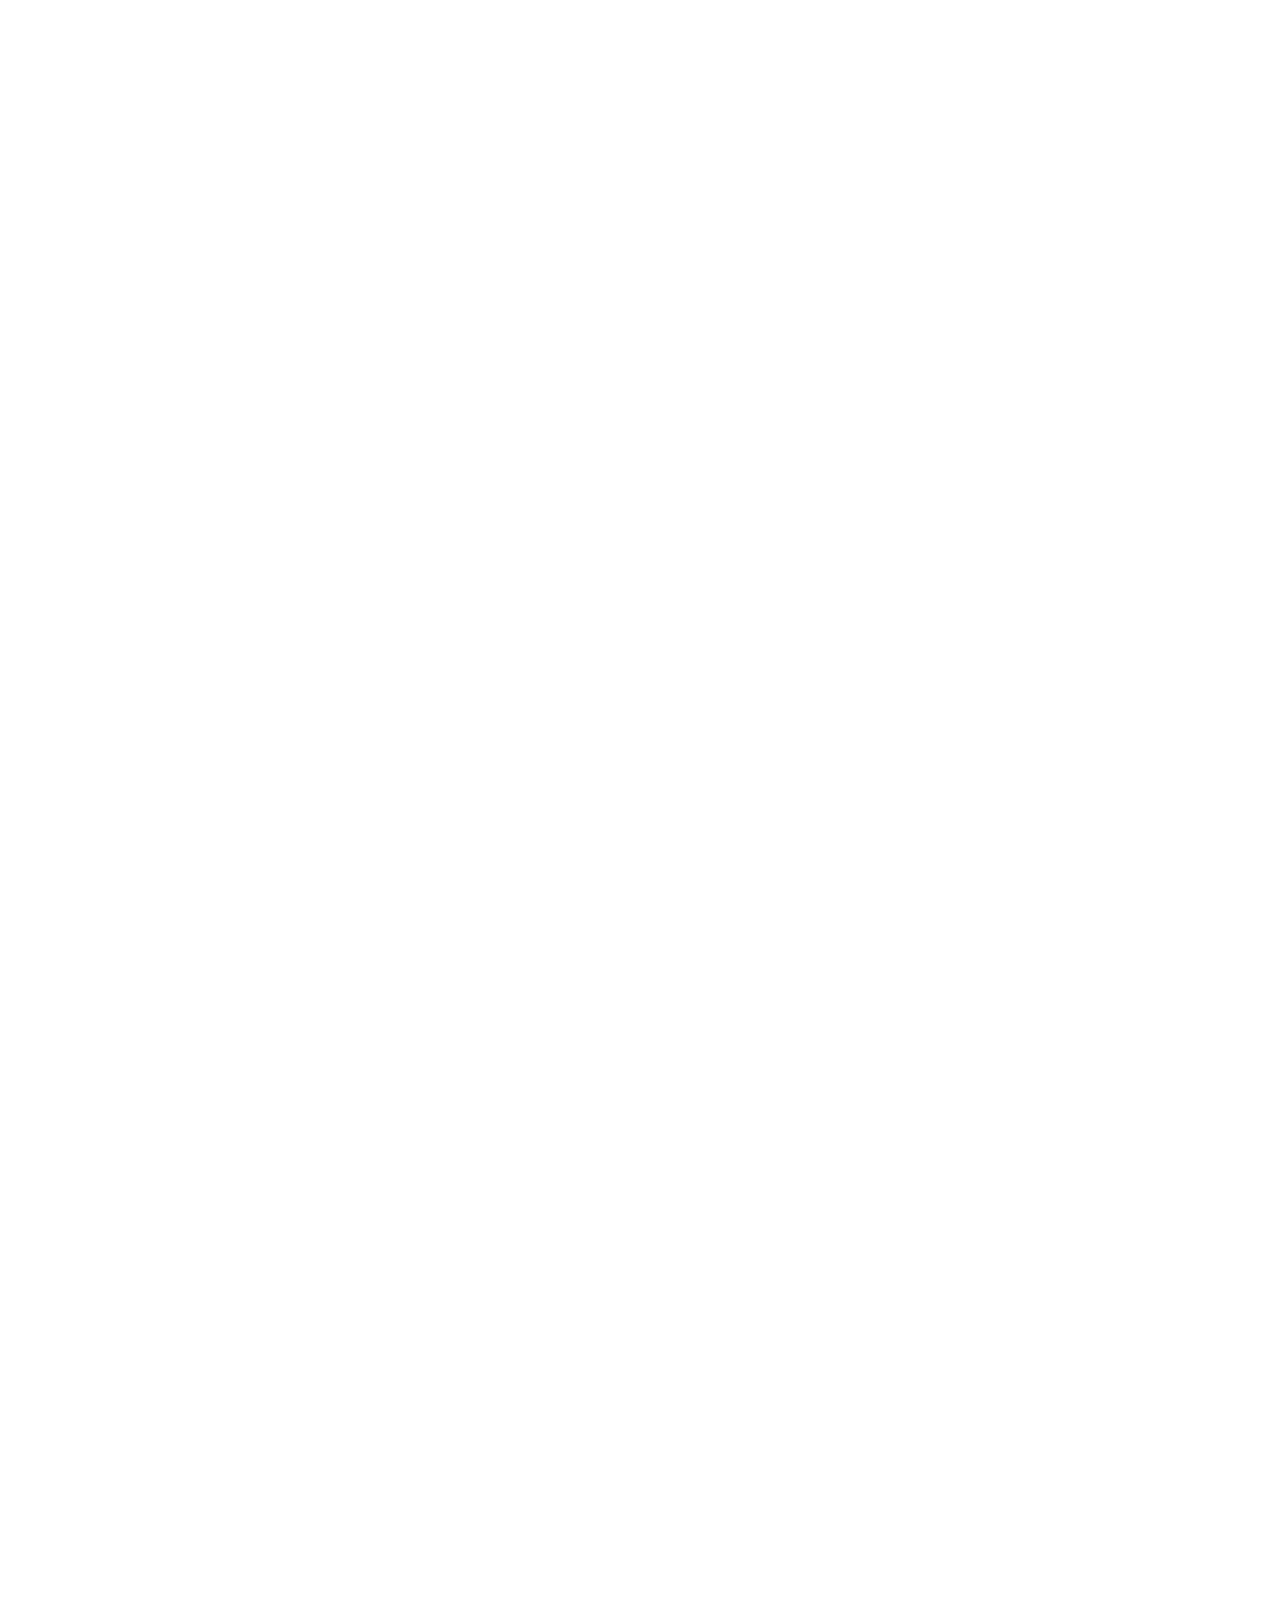
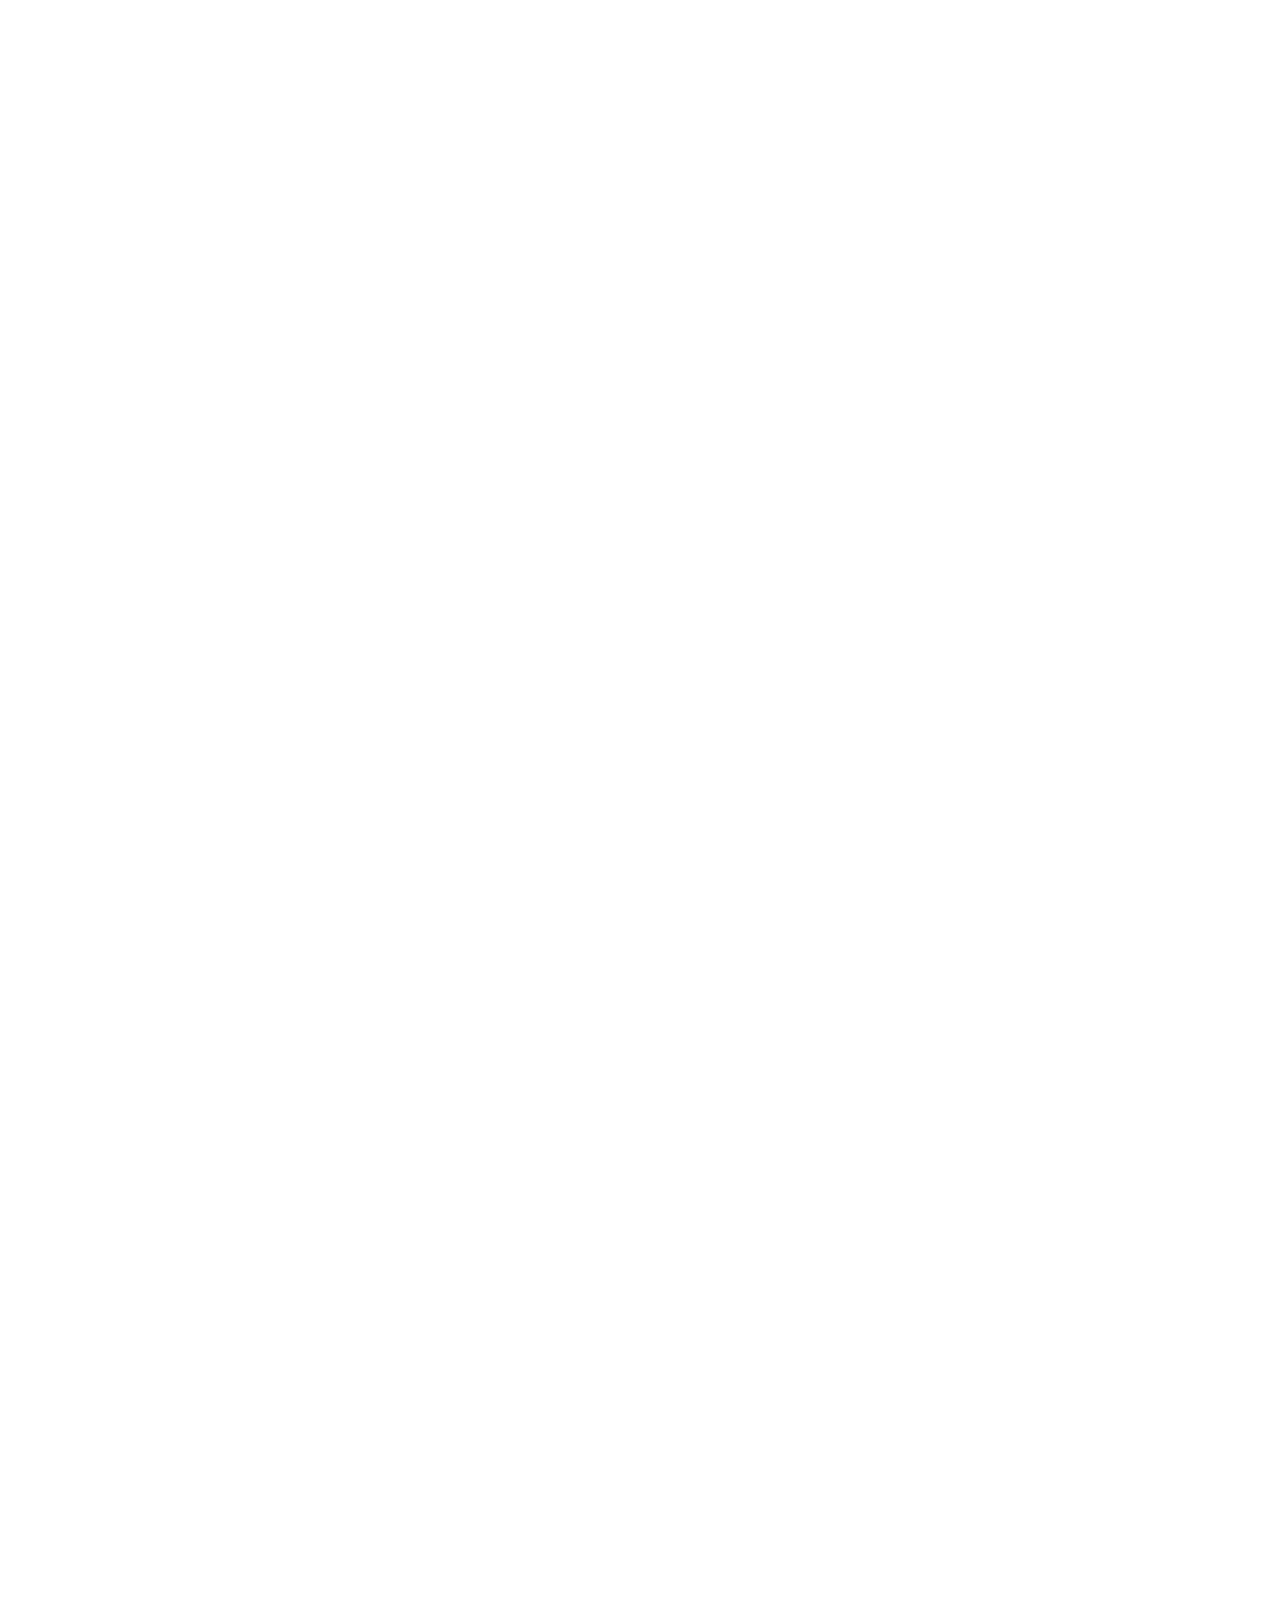
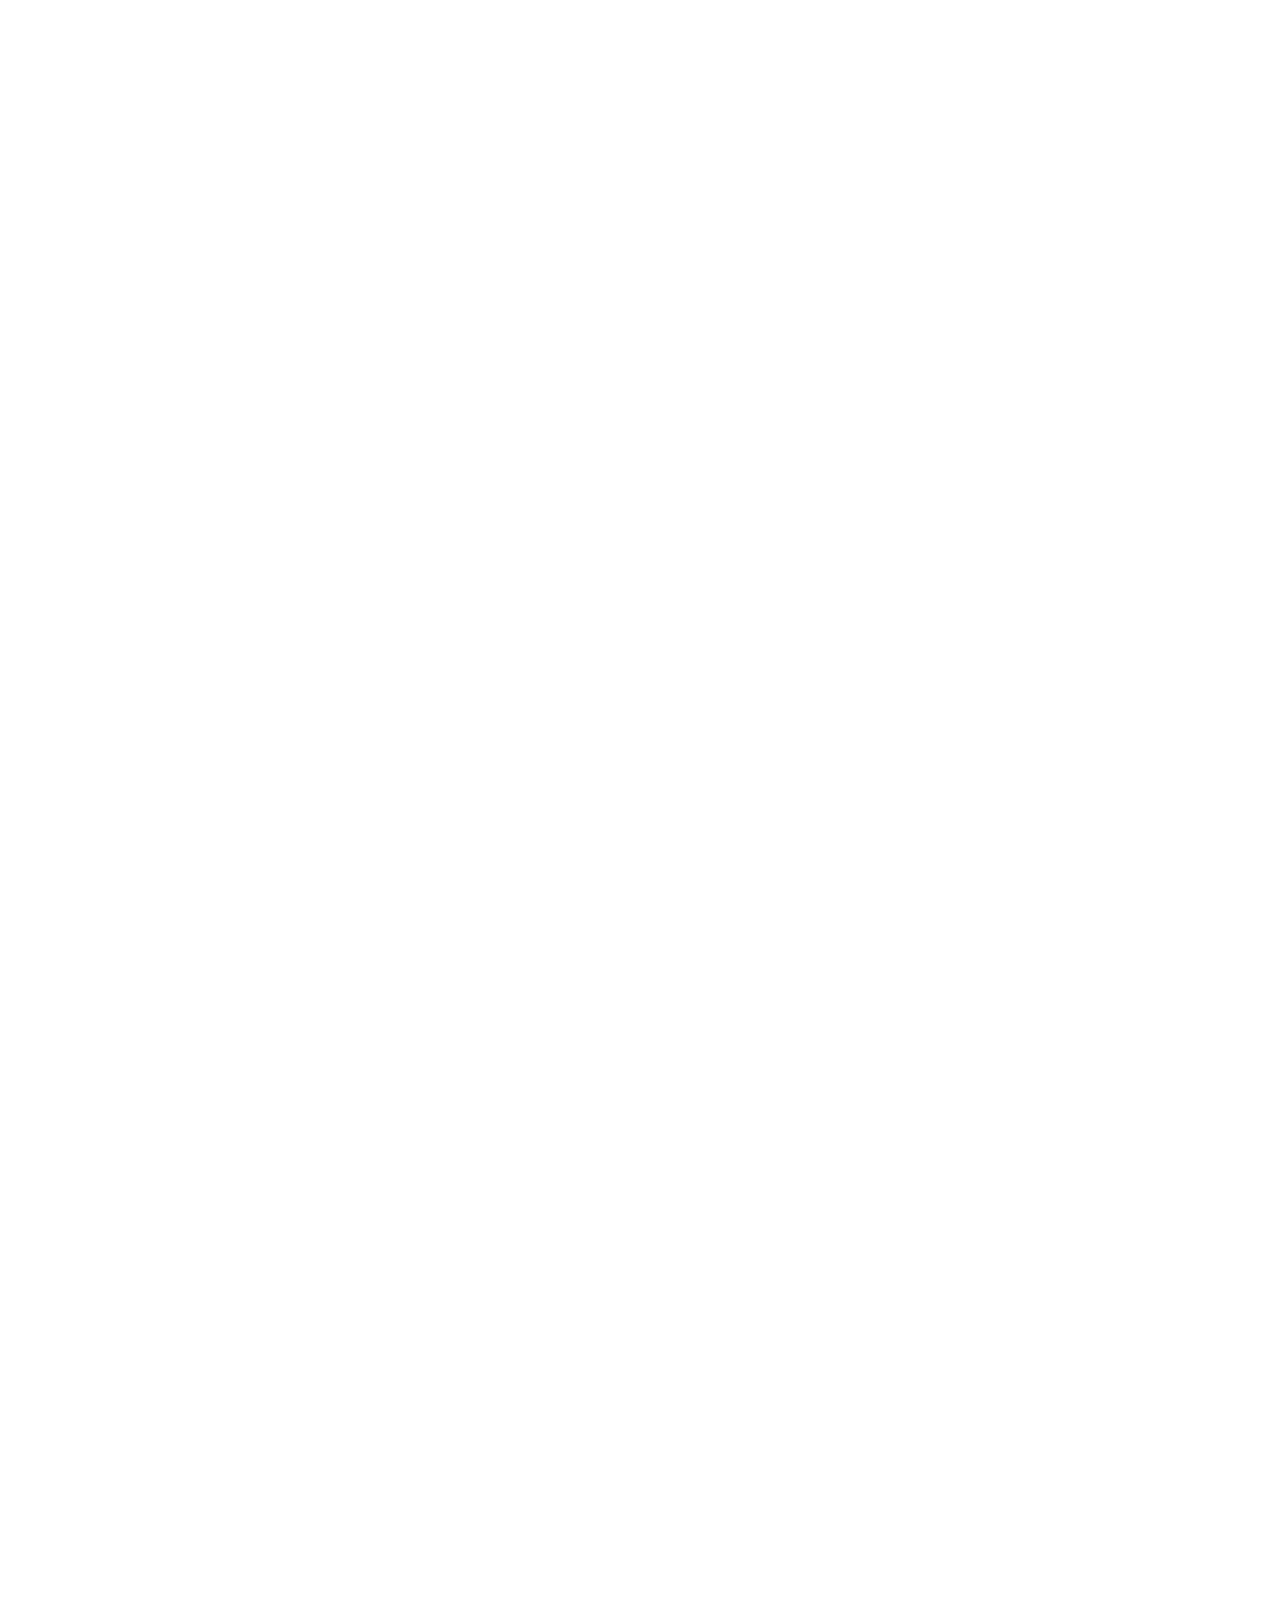
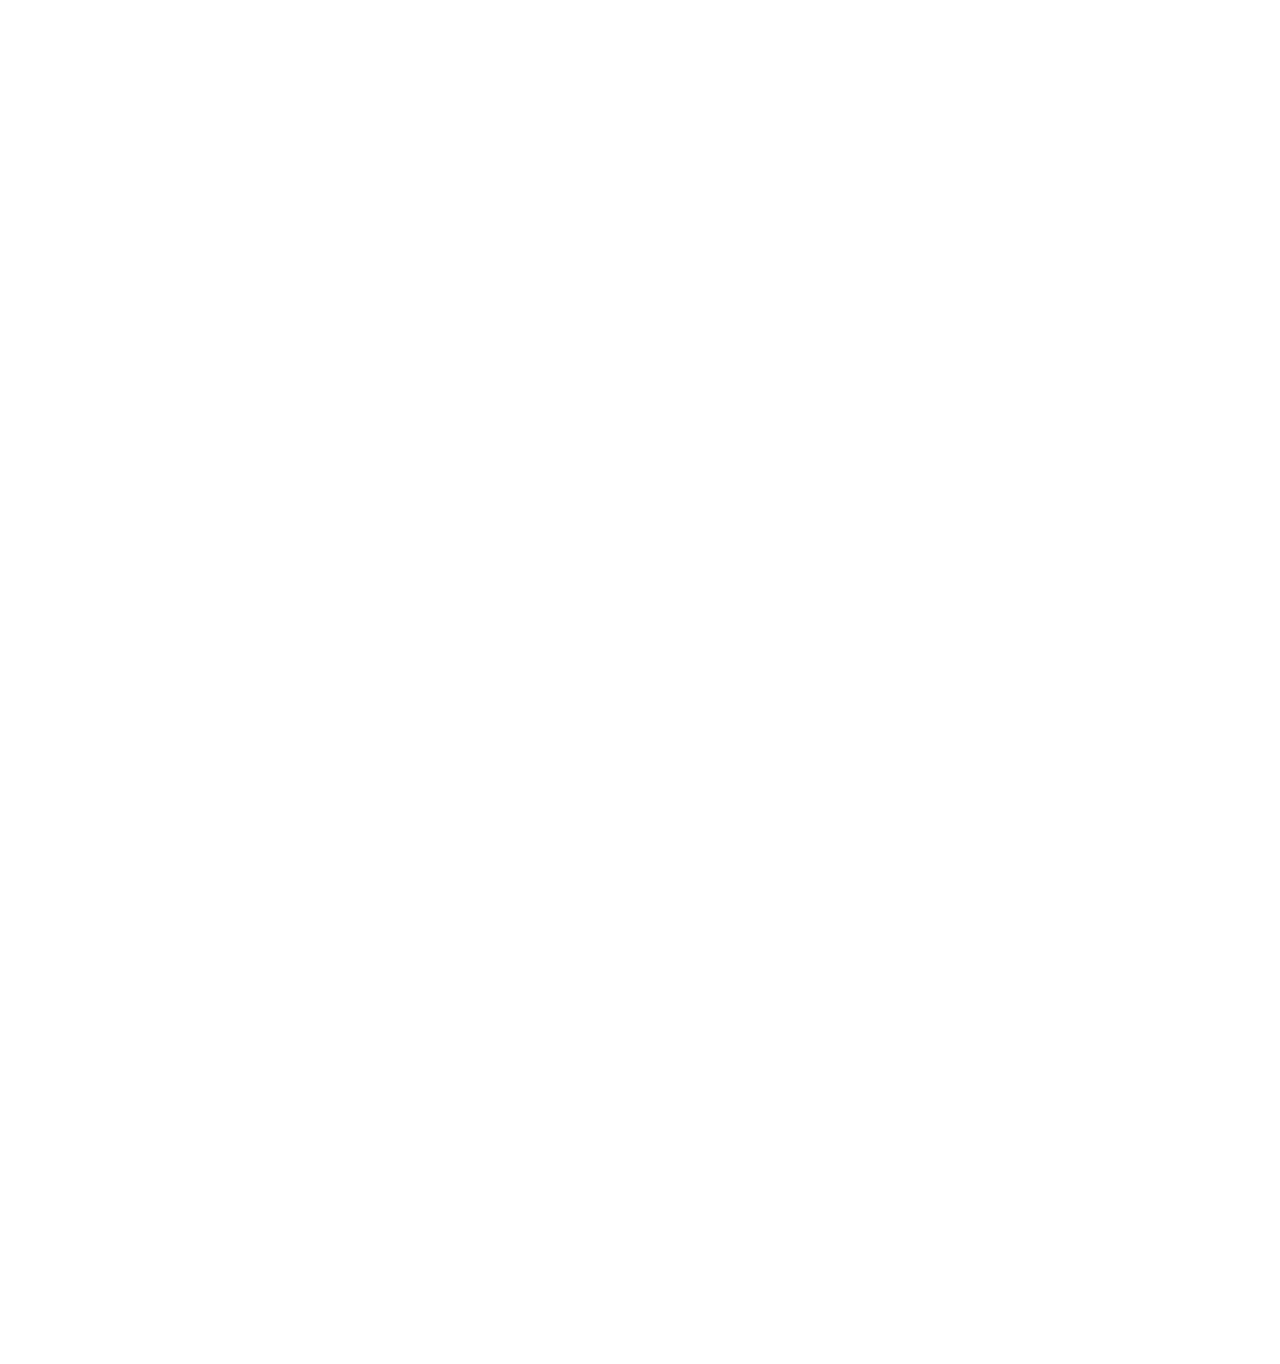
==== commit 0e0825b8: "Added Credit in the footer" ====
--- a/index.html
+++ b/index.html
@@ -7,7 +7,8 @@
 	<meta name="viewport" content="width=device-width, initial-scale=1, maximum-scale=1">
 	<link rel="shortcut icon" type="image/x-icon" href="assets/img/favicon.ico">
 	<meta name="author" content="Tanislav Robert">
-	<meta name="description" content="KARMO is a creative and modern template for digital agencies">
+	<meta name="description" content="Get information and currents stats for COVID-19 Pandemic">
+    <meta name="google-site-verification" content="oKZeElqpELuDZCZJ0rSnKCOlxpuwIBPyeCHDIVbNWbA" />
 
 	<!-- STYLES -->
 	<link rel="stylesheet" href="assets/css/bootstrap.min.css">
@@ -74,7 +75,7 @@
 
 	
 	<!-- Tracking Section -->
-	<section id="pricing" class="pricing mbr-box mbr-section mbr-section--relative mbr-section--full-height mbr-section--bg-adapted">
+	<section id="tracking" class="tracking mbr-box mbr-section mbr-section--relative mbr-section--full-height mbr-section--bg-adapted">
 		<div class="container">
 			<div class="row">
 				<div class="col-md-8 col-md-offset-2 col-sm-12">
@@ -281,7 +282,10 @@
 			<path d="M0 0 L50 100 L100 0 Z" fill="#fff" stroke="#fff"></path>
 		</svg>
             <div class="container">
-                <div class="row mt-100 mb-50 footer-widgets">
+                <div class="row mt-100 mb-50 footer-widgets ">
+                    <div class="col-md-6 col-xs-12">
+                        <p>Made by: Sutej Singh</p>
+                    </div>
                 </div><!-- .row -->
             </div>
 	</footer>
--- a/assets/css/style.css
+++ b/assets/css/style.css
@@ -183,6 +183,10 @@
 .paddingB{
     padding-bottom: 15%;
     padding-top: 5%;
+}
+
+.paddingBottom{
+    padding-bottom: 2%;
 }
 
 /* #####  diagram skills  ##### */
@@ -1868,15 +1872,15 @@
 
 /* --------------------------------
 
-08.PRICING
+08.Tracking
 
 -------------------------------- */
 
-.pricing {
+.tracking {
 	padding: 100px 0 50px 0;
 }
 
-.pricing h2{
+.tracking h2{
 		text-transform: uppercase;
 	  letter-spacing: 5px;
 	  color: #000;
